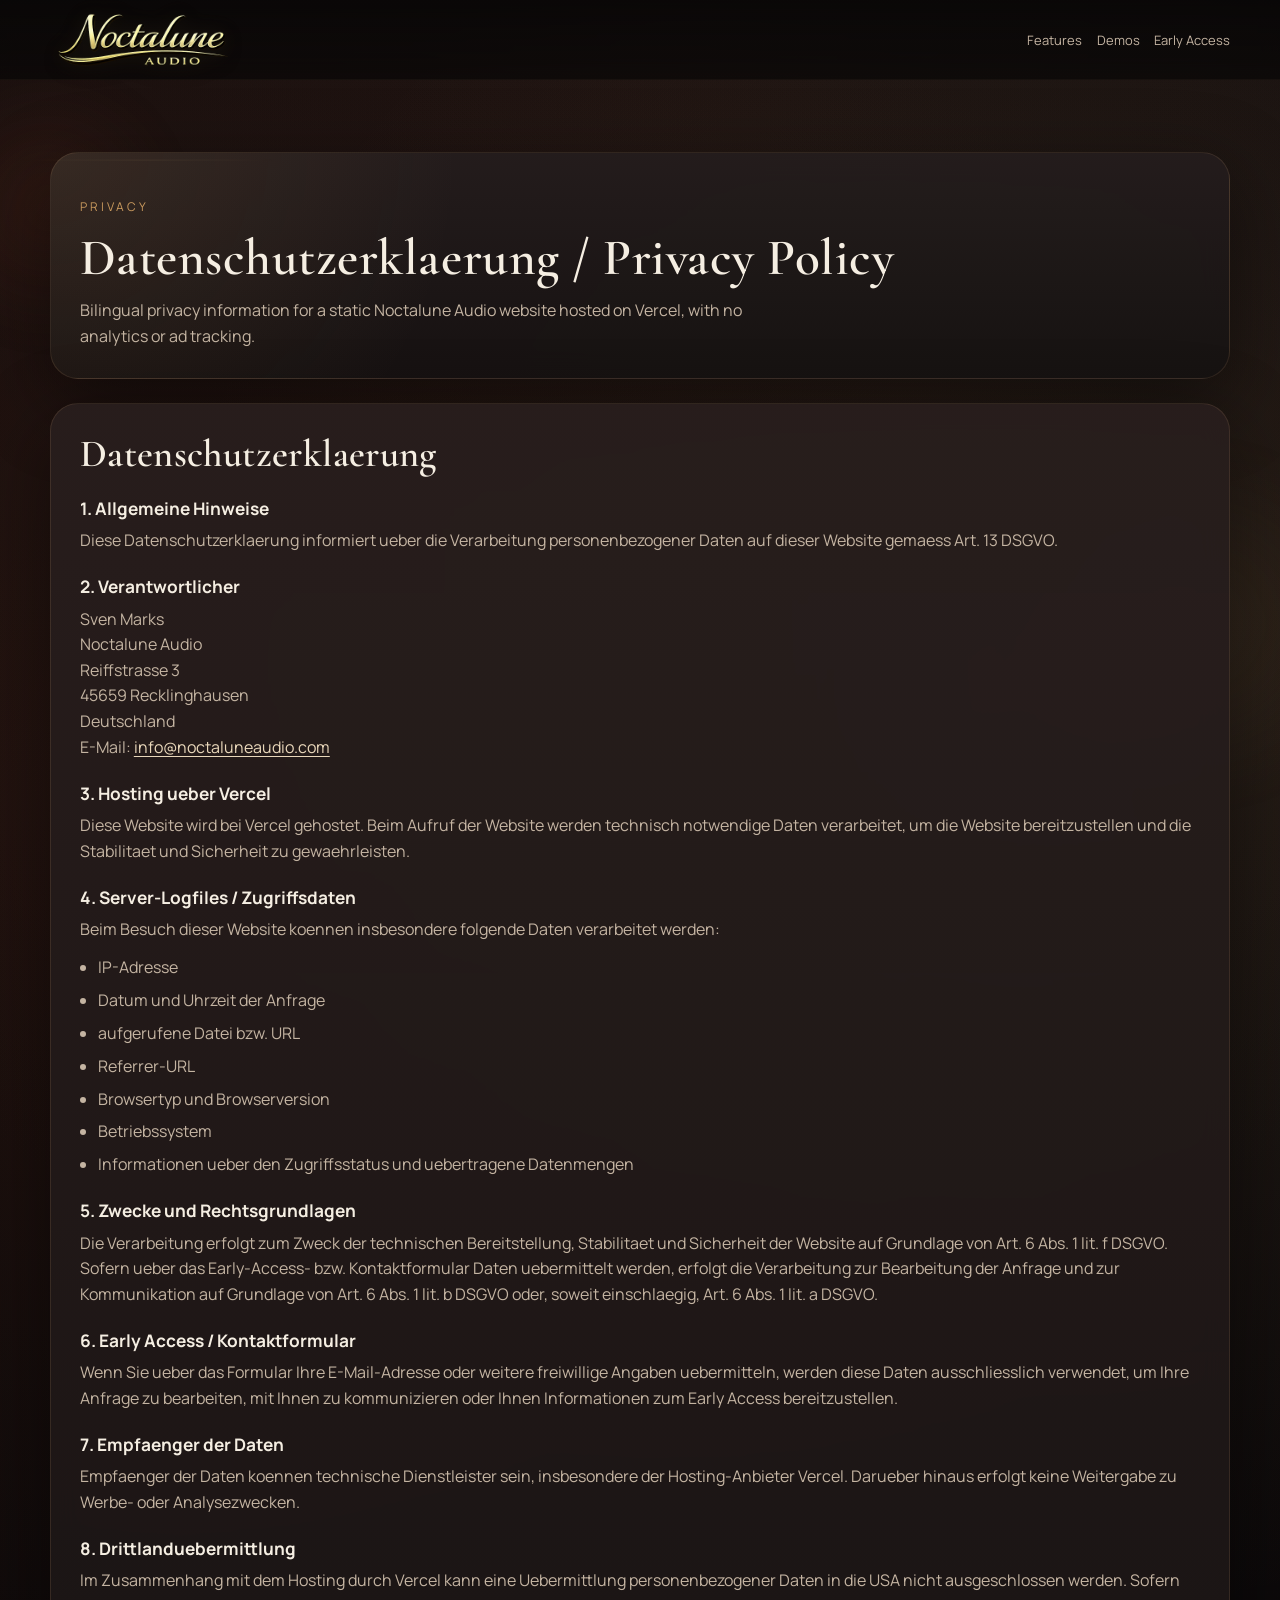
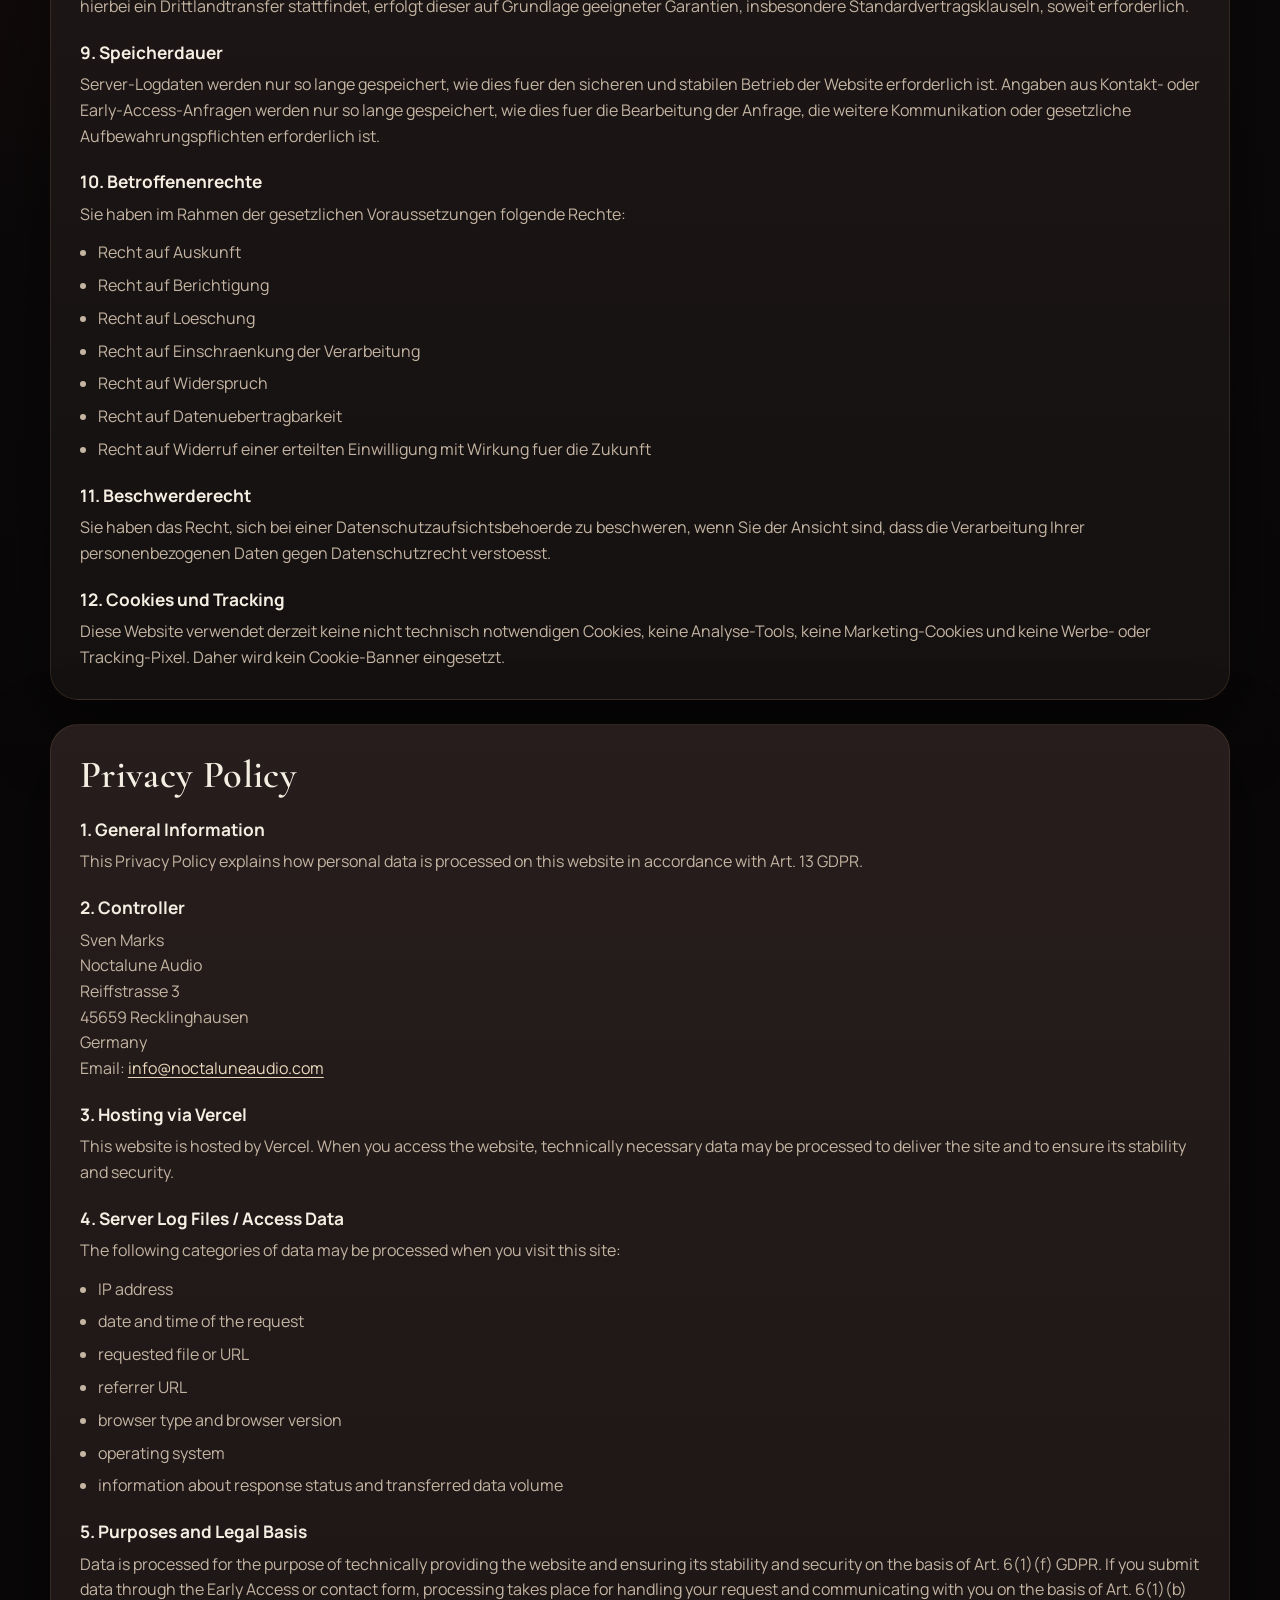
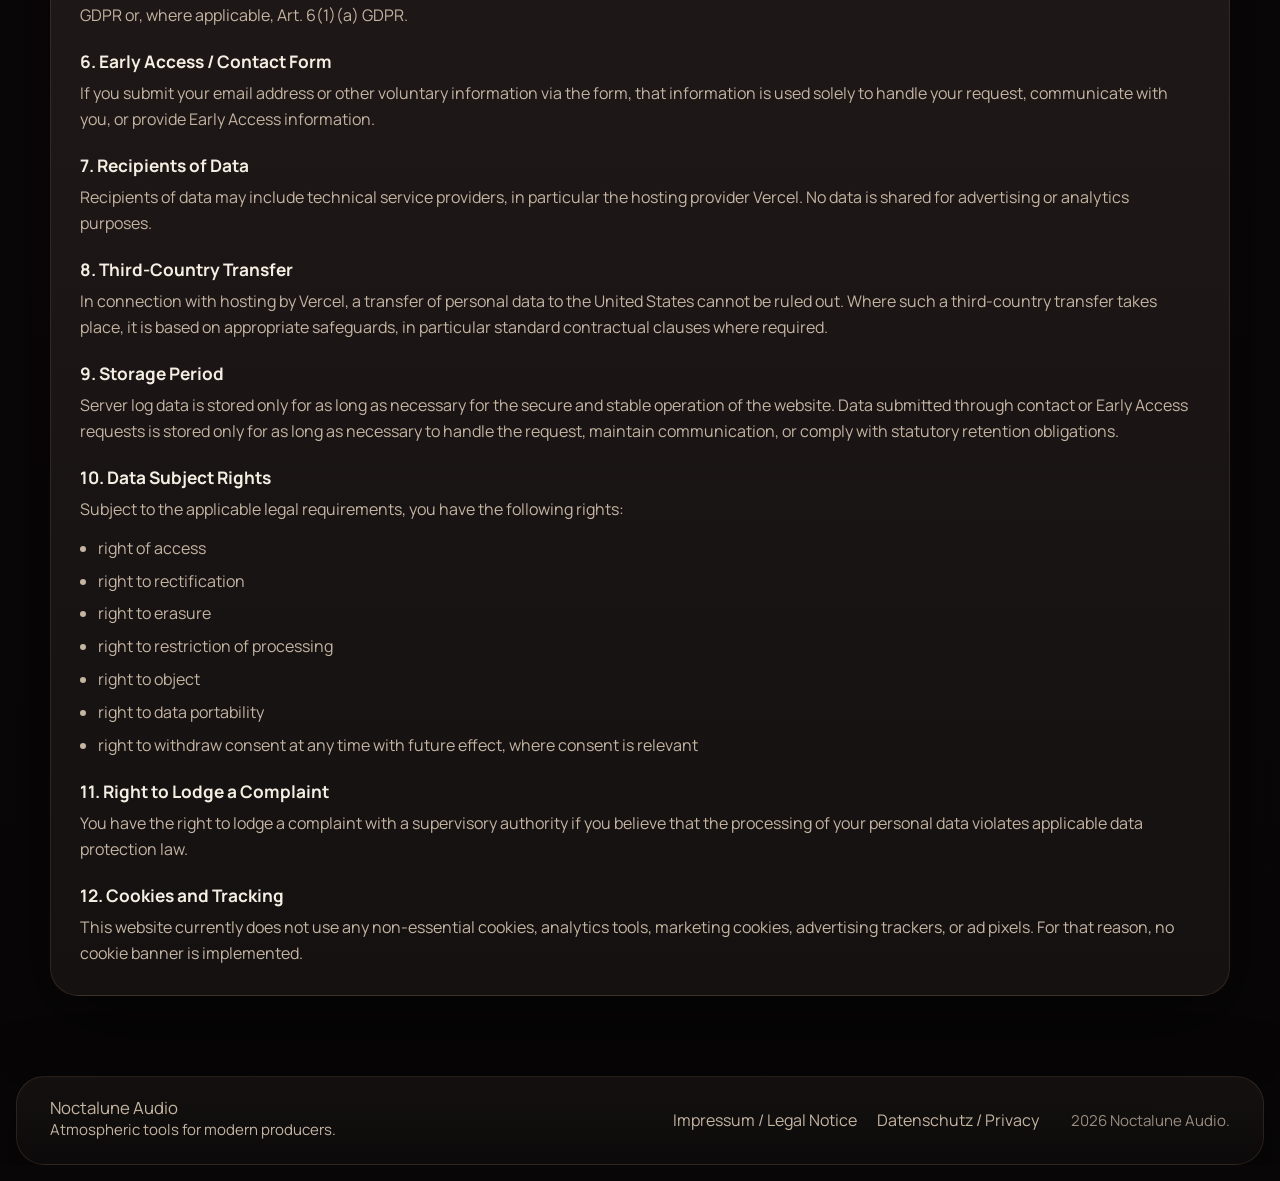
==== datenschutz/index.html @ 79ba24e1 "Add files via upload" ====
<!DOCTYPE html>
<html lang="en">
<head>
  <meta charset="UTF-8">
  <meta name="viewport" content="width=device-width, initial-scale=1.0">
  <meta
    name="description"
    content="Datenschutzerklaerung and Privacy Policy for Noctalune Audio."
  >
  <title>Datenschutz | Noctalune Audio</title>
  <link rel="preconnect" href="https://fonts.googleapis.com">
  <link rel="preconnect" href="https://fonts.gstatic.com" crossorigin>
  <link
    href="https://fonts.googleapis.com/css2?family=Cormorant+Garamond:wght@500;600;700&family=Manrope:wght@400;500;600;700;800&display=swap"
    rel="stylesheet"
  >
  <link rel="stylesheet" href="/styles.css">
</head>
<body class="legal-page">
  <div class="page-shell">
    <div class="ambient ambient-one" aria-hidden="true"></div>
    <div class="ambient ambient-two" aria-hidden="true"></div>

    <header class="site-header">
      <div class="container header-inner">
        <a class="brand-lockup" href="/" aria-label="Noctalune Audio home">
          <img
            class="brand-logo"
            src="/Logo.png"
            alt="Noctalune Audio"
            width="420"
            height="236"
          >
          <span class="sr-only">Noctalune Audio</span>
        </a>
        <nav class="site-nav" aria-label="Primary navigation">
          <a href="/#features">Features</a>
          <a href="/#demos">Demos</a>
          <a href="/#signup">Early Access</a>
        </nav>
      </div>
    </header>

    <main class="legal-main">
      <div class="container legal-shell">
        <section class="legal-intro">
          <p class="eyebrow">Privacy</p>
          <h1>Datenschutzerklaerung / Privacy Policy</h1>
          <p>Bilingual privacy information for a static Noctalune Audio website hosted on Vercel, with no analytics or ad tracking.</p>
        </section>

        <section class="legal-card">
          <h2>Datenschutzerklaerung</h2>

          <h3>1. Allgemeine Hinweise</h3>
          <p>Diese Datenschutzerklaerung informiert ueber die Verarbeitung personenbezogener Daten auf dieser Website gemaess Art. 13 DSGVO.</p>

          <h3>2. Verantwortlicher</h3>
          <p>
            Sven Marks<br>
            Noctalune Audio<br>
            Reiffstrasse 3<br>
            45659 Recklinghausen<br>
            Deutschland<br>
            E-Mail: <a href="mailto:info@noctaluneaudio.com">info@noctaluneaudio.com</a>
          </p>

          <h3>3. Hosting ueber Vercel</h3>
          <p>
            Diese Website wird bei Vercel gehostet. Beim Aufruf der Website werden technisch notwendige Daten verarbeitet, um die Website bereitzustellen und die Stabilitaet und Sicherheit zu gewaehrleisten.
          </p>

          <h3>4. Server-Logfiles / Zugriffsdaten</h3>
          <p>Beim Besuch dieser Website koennen insbesondere folgende Daten verarbeitet werden:</p>
          <ul>
            <li>IP-Adresse</li>
            <li>Datum und Uhrzeit der Anfrage</li>
            <li>aufgerufene Datei bzw. URL</li>
            <li>Referrer-URL</li>
            <li>Browsertyp und Browserversion</li>
            <li>Betriebssystem</li>
            <li>Informationen ueber den Zugriffsstatus und uebertragene Datenmengen</li>
          </ul>

          <h3>5. Zwecke und Rechtsgrundlagen</h3>
          <p>
            Die Verarbeitung erfolgt zum Zweck der technischen Bereitstellung, Stabilitaet und Sicherheit der Website auf Grundlage von Art. 6 Abs. 1 lit. f DSGVO. Sofern ueber das Early-Access- bzw. Kontaktformular Daten uebermittelt werden, erfolgt die Verarbeitung zur Bearbeitung der Anfrage und zur Kommunikation auf Grundlage von Art. 6 Abs. 1 lit. b DSGVO oder, soweit einschlaegig, Art. 6 Abs. 1 lit. a DSGVO.
          </p>

          <h3>6. Early Access / Kontaktformular</h3>
          <p>
            Wenn Sie ueber das Formular Ihre E-Mail-Adresse oder weitere freiwillige Angaben uebermitteln, werden diese Daten ausschliesslich verwendet, um Ihre Anfrage zu bearbeiten, mit Ihnen zu kommunizieren oder Ihnen Informationen zum Early Access bereitzustellen.
          </p>

          <h3>7. Empfaenger der Daten</h3>
          <p>
            Empfaenger der Daten koennen technische Dienstleister sein, insbesondere der Hosting-Anbieter Vercel. Darueber hinaus erfolgt keine Weitergabe zu Werbe- oder Analysezwecken.
          </p>

          <h3>8. Drittlanduebermittlung</h3>
          <p>
            Im Zusammenhang mit dem Hosting durch Vercel kann eine Uebermittlung personenbezogener Daten in die USA nicht ausgeschlossen werden. Sofern hierbei ein Drittlandtransfer stattfindet, erfolgt dieser auf Grundlage geeigneter Garantien, insbesondere Standardvertragsklauseln, soweit erforderlich.
          </p>

          <h3>9. Speicherdauer</h3>
          <p>
            Server-Logdaten werden nur so lange gespeichert, wie dies fuer den sicheren und stabilen Betrieb der Website erforderlich ist. Angaben aus Kontakt- oder Early-Access-Anfragen werden nur so lange gespeichert, wie dies fuer die Bearbeitung der Anfrage, die weitere Kommunikation oder gesetzliche Aufbewahrungspflichten erforderlich ist.
          </p>

          <h3>10. Betroffenenrechte</h3>
          <p>Sie haben im Rahmen der gesetzlichen Voraussetzungen folgende Rechte:</p>
          <ul>
            <li>Recht auf Auskunft</li>
            <li>Recht auf Berichtigung</li>
            <li>Recht auf Loeschung</li>
            <li>Recht auf Einschraenkung der Verarbeitung</li>
            <li>Recht auf Widerspruch</li>
            <li>Recht auf Datenuebertragbarkeit</li>
            <li>Recht auf Widerruf einer erteilten Einwilligung mit Wirkung fuer die Zukunft</li>
          </ul>

          <h3>11. Beschwerderecht</h3>
          <p>
            Sie haben das Recht, sich bei einer Datenschutzaufsichtsbehoerde zu beschweren, wenn Sie der Ansicht sind, dass die Verarbeitung Ihrer personenbezogenen Daten gegen Datenschutzrecht verstoesst.
          </p>

          <h3>12. Cookies und Tracking</h3>
          <p>
            Diese Website verwendet derzeit keine nicht technisch notwendigen Cookies, keine Analyse-Tools, keine Marketing-Cookies und keine Werbe- oder Tracking-Pixel. Daher wird kein Cookie-Banner eingesetzt.
          </p>
        </section>

        <section class="legal-card">
          <h2>Privacy Policy</h2>

          <h3>1. General Information</h3>
          <p>This Privacy Policy explains how personal data is processed on this website in accordance with Art. 13 GDPR.</p>

          <h3>2. Controller</h3>
          <p>
            Sven Marks<br>
            Noctalune Audio<br>
            Reiffstrasse 3<br>
            45659 Recklinghausen<br>
            Germany<br>
            Email: <a href="mailto:info@noctaluneaudio.com">info@noctaluneaudio.com</a>
          </p>

          <h3>3. Hosting via Vercel</h3>
          <p>
            This website is hosted by Vercel. When you access the website, technically necessary data may be processed to deliver the site and to ensure its stability and security.
          </p>

          <h3>4. Server Log Files / Access Data</h3>
          <p>The following categories of data may be processed when you visit this site:</p>
          <ul>
            <li>IP address</li>
            <li>date and time of the request</li>
            <li>requested file or URL</li>
            <li>referrer URL</li>
            <li>browser type and browser version</li>
            <li>operating system</li>
            <li>information about response status and transferred data volume</li>
          </ul>

          <h3>5. Purposes and Legal Basis</h3>
          <p>
            Data is processed for the purpose of technically providing the website and ensuring its stability and security on the basis of Art. 6(1)(f) GDPR. If you submit data through the Early Access or contact form, processing takes place for handling your request and communicating with you on the basis of Art. 6(1)(b) GDPR or, where applicable, Art. 6(1)(a) GDPR.
          </p>

          <h3>6. Early Access / Contact Form</h3>
          <p>
            If you submit your email address or other voluntary information via the form, that information is used solely to handle your request, communicate with you, or provide Early Access information.
          </p>

          <h3>7. Recipients of Data</h3>
          <p>
            Recipients of data may include technical service providers, in particular the hosting provider Vercel. No data is shared for advertising or analytics purposes.
          </p>

          <h3>8. Third-Country Transfer</h3>
          <p>
            In connection with hosting by Vercel, a transfer of personal data to the United States cannot be ruled out. Where such a third-country transfer takes place, it is based on appropriate safeguards, in particular standard contractual clauses where required.
          </p>

          <h3>9. Storage Period</h3>
          <p>
            Server log data is stored only for as long as necessary for the secure and stable operation of the website. Data submitted through contact or Early Access requests is stored only for as long as necessary to handle the request, maintain communication, or comply with statutory retention obligations.
          </p>

          <h3>10. Data Subject Rights</h3>
          <p>Subject to the applicable legal requirements, you have the following rights:</p>
          <ul>
            <li>right of access</li>
            <li>right to rectification</li>
            <li>right to erasure</li>
            <li>right to restriction of processing</li>
            <li>right to object</li>
            <li>right to data portability</li>
            <li>right to withdraw consent at any time with future effect, where consent is relevant</li>
          </ul>

          <h3>11. Right to Lodge a Complaint</h3>
          <p>
            You have the right to lodge a complaint with a supervisory authority if you believe that the processing of your personal data violates applicable data protection law.
          </p>

          <h3>12. Cookies and Tracking</h3>
          <p>
            This website currently does not use any non-essential cookies, analytics tools, marketing cookies, advertising trackers, or ad pixels. For that reason, no cookie banner is implemented.
          </p>
        </section>
      </div>
    </main>

    <footer class="site-footer">
      <div class="container footer-inner">
        <div>
          <p class="footer-brand">Noctalune Audio</p>
          <p class="footer-copy">Atmospheric tools for modern producers.</p>
        </div>

        <div class="footer-links">
          <a href="/impressum">Impressum / Legal Notice</a>
          <a href="/datenschutz">Datenschutz / Privacy</a>
        </div>

        <p class="footer-meta"><span id="current-year"></span> Noctalune Audio.</p>
      </div>
    </footer>
  </div>

  <script src="/script.js"></script>
</body>
</html>
---- styles.css ----
:root {
  --bg: #0a0808;
  --bg-elevated: rgba(18, 14, 14, 0.84);
  --bg-card: rgba(23, 18, 18, 0.84);
  --bg-card-strong: rgba(34, 27, 27, 0.92);
  --line: rgba(186, 145, 102, 0.16);
  --line-strong: rgba(210, 169, 111, 0.28);
  --text: #f5eee2;
  --muted: #c4b4a2;
  --muted-strong: #ead8bb;
  --accent: #ca9a5e;
  --accent-strong: #e1bc78;
  --accent-soft: #7f4631;
  --steel: #76706c;
  --steel-soft: #443d3a;
  --glow: rgba(201, 154, 94, 0.22);
  --shadow: 0 24px 80px rgba(0, 0, 0, 0.45);
  --radius-lg: 28px;
  --radius-md: 20px;
  --radius-sm: 14px;
  --container: 1180px;
}

*,
*::before,
*::after {
  box-sizing: border-box;
}

html {
  scroll-behavior: smooth;
}

body {
  margin: 0;
  min-width: 320px;
  background:
    radial-gradient(circle at 14% 18%, rgba(109, 47, 27, 0.22), transparent 28%),
    radial-gradient(circle at 84% 16%, rgba(203, 162, 102, 0.12), transparent 24%),
    radial-gradient(circle at 50% 0%, rgba(74, 45, 36, 0.14), transparent 30%),
    linear-gradient(180deg, #120d0d 0%, #090708 55%, #080607 100%);
  color: var(--text);
  font-family: "Manrope", sans-serif;
  line-height: 1.6;
}

img {
  max-width: 100%;
  display: block;
}

a {
  color: inherit;
  text-decoration: none;
}

button,
input {
  font: inherit;
}

.page-shell {
  position: relative;
  overflow: clip;
}

.ambient {
  position: fixed;
  inset: auto;
  pointer-events: none;
  filter: blur(20px);
  opacity: 0.55;
  z-index: 0;
}

.ambient-one {
  top: 4rem;
  left: -6rem;
  width: 18rem;
  height: 18rem;
  background: radial-gradient(circle, rgba(126, 56, 35, 0.34), transparent 65%);
}

.ambient-two {
  top: 26rem;
  right: -8rem;
  width: 26rem;
  height: 26rem;
  background: radial-gradient(circle, rgba(179, 141, 91, 0.16), transparent 64%);
}

.container {
  width: min(calc(100% - 2rem), var(--container));
  margin: 0 auto;
  position: relative;
  z-index: 1;
}

.section {
  padding: 5rem 0;
}

.site-header {
  position: sticky;
  top: 0;
  z-index: 10;
  backdrop-filter: blur(10px);
  background: linear-gradient(180deg, rgba(7, 6, 6, 0.86), rgba(7, 6, 6, 0.68));
  border-bottom: 1px solid rgba(171, 130, 90, 0.08);
  overflow: visible;
}

.header-inner,
.footer-inner,
.hero-grid,
.story-grid,
.signup-panel {
  display: grid;
  gap: 2rem;
}

.header-inner {
  display: flex;
  justify-content: space-between;
  align-items: center;
  height: clamp(68px, 6.2vw, 84px);
  gap: 1rem;
  padding: 0.22rem 0 0.18rem;
  overflow: visible;
}

.brand-lockup {
  position: relative;
  display: inline-flex;
  align-items: center;
  width: fit-content;
  padding: 0;
  overflow: visible;
  margin-left: -4.2rem;
  transform: translateY(0.85rem);
}

.brand-logo {
  display: block;
  width: auto;
  height: clamp(173px, 16.7vw, 224px);
  object-fit: contain;
  filter:
    drop-shadow(0 5px 9px rgba(0, 0, 0, 0.24))
    drop-shadow(0 0 10px rgba(207, 176, 108, 0.08));
}

.brand-lockup::after {
  content: "";
  position: absolute;
  left: 10%;
  right: 8%;
  bottom: -0.02rem;
  height: 1px;
  background: linear-gradient(90deg, transparent, rgba(214, 183, 118, 0.26), transparent);
  opacity: 0.34;
  pointer-events: none;
}

.site-nav {
  display: inline-flex;
  align-items: center;
  gap: 0.9rem;
  color: var(--muted);
  font-size: 0.81rem;
  line-height: 1;
  padding-top: 0;
  white-space: nowrap;
}

.site-nav a:hover,
.site-nav a:focus-visible,
.footer-links a:hover,
.footer-links a:focus-visible {
  color: var(--muted-strong);
}

.site-nav a {
  position: relative;
}

.site-nav a::after {
  content: "";
  position: absolute;
  left: 0;
  bottom: -0.35rem;
  width: 100%;
  height: 1px;
  background: linear-gradient(90deg, rgba(214, 183, 118, 0), rgba(214, 183, 118, 0.52), rgba(214, 183, 118, 0));
  transform: scaleX(0.35);
  transform-origin: center;
  opacity: 0;
  transition: transform 180ms ease, opacity 180ms ease;
}

.site-nav a:hover::after,
.site-nav a:focus-visible::after {
  transform: scaleX(1);
  opacity: 1;
}

.hero {
  padding-top: 0.55rem;
}

.hero-grid,
.story-grid {
  grid-template-columns: minmax(0, 1fr) minmax(320px, 1.02fr);
  align-items: center;
}

.hero-grid {
  gap: 1rem;
}

.hero-copy {
  padding-top: 0;
}

.hero-copy > * {
  max-width: 34rem;
}

.eyebrow {
  margin: 0 0 1rem;
  text-transform: uppercase;
  letter-spacing: 0.25em;
  font-size: 0.75rem;
  color: var(--accent);
}

h1,
h2,
h3,
.demo-label,
.footer-brand {
  margin: 0;
  line-height: 1.1;
}

h1,
h2 {
  font-family: "Cormorant Garamond", serif;
  font-weight: 600;
  letter-spacing: 0.01em;
}

h1 {
  max-width: 12ch;
  font-size: clamp(2.45rem, 4.6vw, 4.25rem);
  line-height: 1.04;
}

h2 {
  max-width: 13ch;
  font-size: clamp(2.3rem, 4.2vw, 3.7rem);
}

h3 {
  font-size: 1.25rem;
  margin-bottom: 0.85rem;
}

p {
  margin: 0;
  color: var(--muted);
}

.hero-subheadline,
.section-heading p,
.signup-copy p,
.story-copy p {
  max-width: 60ch;
}

.hero-subheadline {
  font-size: 1.03rem;
  margin-top: 1.05rem;
}

.hero-actions {
  display: flex;
  flex-wrap: wrap;
  gap: 1rem;
  margin-top: 1.5rem;
}

.button {
  display: inline-flex;
  align-items: center;
  justify-content: center;
  min-height: 3.3rem;
  padding: 0.85rem 1.4rem;
  border-radius: 999px;
  border: 1px solid transparent;
  transition: transform 180ms ease, box-shadow 180ms ease, border-color 180ms ease, background 180ms ease;
  cursor: pointer;
}

.button:hover,
.button:focus-visible {
  transform: translateY(-1px);
}

.button-primary {
  background: linear-gradient(135deg, #d8b16e 0%, #b67c49 55%, #88452c 100%);
  color: #160f0d;
  box-shadow: 0 18px 40px rgba(137, 72, 48, 0.3);
  font-weight: 800;
}

.button-primary:hover,
.button-primary:focus-visible {
  box-shadow: 0 20px 44px rgba(137, 72, 48, 0.4);
}

.button-secondary {
  background: linear-gradient(180deg, rgba(92, 86, 83, 0.16), rgba(24, 21, 22, 0.36));
  border-color: rgba(167, 129, 95, 0.16);
  color: var(--muted-strong);
}

.hero-points {
  display: flex;
  flex-wrap: wrap;
  gap: 0.75rem;
  padding: 0;
  margin: 1.1rem 0 0;
  list-style: none;
}

.hero-points li {
  padding: 0.55rem 0.9rem;
  border-radius: 999px;
  background: rgba(255, 244, 228, 0.035);
  border: 1px solid rgba(186, 145, 102, 0.12);
  color: var(--muted-strong);
  font-size: 0.92rem;
}

.panel-glass,
.feature-card,
.demo-card,
.signup-panel,
.site-footer {
  background: var(--bg-card);
  border: 1px solid var(--line);
  box-shadow: var(--shadow);
}

.panel-glass,
.feature-card,
.demo-card,
.signup-panel {
  backdrop-filter: blur(14px);
}

.hero-visual {
  position: relative;
  align-self: center;
  transform: translateY(-0.3rem);
}

.hero-visual::before {
  content: "";
  position: absolute;
  inset: 4% 6% auto;
  height: 68%;
  border-radius: 50%;
  background:
    radial-gradient(circle, rgba(192, 140, 82, 0.2), transparent 55%),
    radial-gradient(circle at 50% 60%, rgba(93, 48, 33, 0.26), transparent 68%);
  z-index: -1;
}

.plugin-stage {
  padding: 0.85rem;
  border-radius: var(--radius-lg);
  background:
    linear-gradient(180deg, rgba(54, 39, 33, 0.92), rgba(18, 15, 15, 0.96)),
    linear-gradient(135deg, rgba(212, 169, 104, 0.08), rgba(255, 255, 255, 0));
  border: 1px solid rgba(177, 136, 93, 0.14);
  box-shadow:
    0 26px 70px rgba(0, 0, 0, 0.45),
    inset 0 1px 0 rgba(255, 227, 174, 0.06);
}

.plugin-stage__image {
  display: block;
  width: 100%;
  height: auto;
  border-radius: calc(var(--radius-lg) - 10px);
  border: 1px solid rgba(198, 156, 103, 0.16);
  box-shadow:
    0 20px 36px rgba(0, 0, 0, 0.34),
    inset 0 0 0 1px rgba(255, 227, 174, 0.04);
}

.section-heading {
  margin-bottom: 2rem;
}

.section-heading h2 {
  margin-bottom: 1rem;
}

.feature-grid,
.demo-grid {
  display: grid;
  gap: 1.5rem;
}

.feature-grid {
  grid-template-columns: repeat(4, minmax(0, 1fr));
}

.feature-card,
.demo-card {
  padding: 1.5rem;
  border-radius: var(--radius-md);
  background:
    linear-gradient(180deg, rgba(40, 30, 29, 0.96), rgba(22, 18, 18, 0.94));
}

.feature-icon {
  display: inline-flex;
  align-items: center;
  justify-content: center;
  width: 2.6rem;
  height: 2.6rem;
  border-radius: 50%;
  margin-bottom: 1rem;
  background: rgba(201, 154, 94, 0.12);
  border: 1px solid var(--line-strong);
  color: var(--accent);
  font-size: 0.85rem;
  font-weight: 800;
  letter-spacing: 0.08em;
}

.demo-grid {
  grid-template-columns: repeat(2, minmax(0, 1fr));
}

.demo-label {
  font-size: 1.15rem;
  color: var(--muted-strong);
}

.demo-placeholder {
  display: grid;
  place-items: center;
  min-height: 12rem;
  margin: 1rem 0;
  padding: 1rem;
  border-radius: var(--radius-sm);
  border: 1px dashed rgba(176, 136, 98, 0.28);
  background:
    linear-gradient(135deg, rgba(173, 135, 88, 0.07), rgba(104, 60, 46, 0.05)),
    rgba(10, 8, 9, 0.54);
  color: var(--muted-strong);
  text-align: center;
}

.signup-panel {
  grid-template-columns: minmax(0, 1fr) minmax(280px, 460px);
  align-items: center;
  padding: 2rem;
  border-radius: var(--radius-lg);
  background:
    radial-gradient(circle at top left, rgba(194, 143, 85, 0.12), transparent 34%),
    linear-gradient(180deg, rgba(36, 29, 29, 0.96), rgba(22, 18, 18, 0.96));
}

.signup-form {
  display: grid;
  gap: 0.85rem;
}

.signup-form input {
  min-height: 3.35rem;
  padding: 0.9rem 1rem;
  border-radius: 14px;
  border: 1px solid rgba(171, 130, 90, 0.16);
  background: rgba(10, 8, 8, 0.72);
  color: var(--text);
}

.signup-form input::placeholder {
  color: #aa9d8d;
}

.signup-form input:focus {
  outline: 2px solid rgba(217, 177, 111, 0.3);
  outline-offset: 2px;
}

.form-note,
.form-privacy,
.footer-copy,
.footer-meta,
.demo-copy {
  font-size: 0.94rem;
}

.form-privacy {
  color: #b6a896;
}

.form-privacy a {
  color: var(--muted-strong);
  text-decoration: underline;
  text-underline-offset: 0.15em;
}

.form-feedback {
  min-height: 1.5rem;
  color: var(--muted-strong);
}

.story-panel {
  padding: 1.75rem;
  border-radius: var(--radius-md);
  background:
    linear-gradient(180deg, rgba(46, 37, 35, 0.92), rgba(21, 18, 18, 0.96));
}

.story-panel__label {
  margin-bottom: 1rem;
  color: var(--muted-strong);
  font-weight: 700;
}

.story-panel__list {
  margin: 0;
  padding-left: 1.1rem;
  color: var(--muted);
}

.story-panel__list li + li {
  margin-top: 0.75rem;
}

.site-footer {
  margin: 0 1rem 1rem;
  border-radius: var(--radius-lg);
  background:
    linear-gradient(180deg, rgba(22, 18, 18, 0.96), rgba(12, 10, 10, 0.96));
}

.footer-inner {
  grid-template-columns: 1fr auto auto;
  align-items: center;
  padding: 1.4rem 0;
}

.footer-brand {
  font-size: 1.05rem;
}

.footer-links {
  display: inline-flex;
  gap: 1.25rem;
  color: var(--muted);
}

.footer-meta {
  color: #988c7e;
}

.legal-page .site-header {
  position: sticky;
}

.legal-main {
  padding: 4.5rem 0 5rem;
}

.legal-shell {
  display: grid;
  gap: 1.5rem;
}

.legal-intro,
.legal-card {
  background: var(--bg-card);
  border: 1px solid var(--line);
  border-radius: var(--radius-lg);
  box-shadow: var(--shadow);
  backdrop-filter: blur(14px);
}

.legal-intro {
  padding: 1.8rem;
  background:
    radial-gradient(circle at top left, rgba(194, 143, 85, 0.12), transparent 34%),
    linear-gradient(180deg, rgba(36, 29, 29, 0.96), rgba(22, 18, 18, 0.96));
}

.legal-intro h1 {
  max-width: none;
  font-size: clamp(2.5rem, 4vw, 4rem);
  line-height: 1.02;
}

.legal-intro p {
  max-width: 70ch;
  margin-top: 0.9rem;
}

.legal-card {
  padding: 1.8rem;
  background:
    linear-gradient(180deg, rgba(40, 30, 29, 0.96), rgba(22, 18, 18, 0.94));
}

.legal-card + .legal-card {
  margin-top: 0;
}

.legal-card h2,
.legal-card h3 {
  max-width: none;
}

.legal-card h2 {
  margin-bottom: 0.9rem;
  font-size: clamp(2rem, 3vw, 2.8rem);
}

.legal-card h3 {
  margin-top: 1.4rem;
  margin-bottom: 0.5rem;
  font-size: 1.08rem;
  font-family: "Manrope", sans-serif;
  font-weight: 700;
  line-height: 1.3;
}

.legal-card p + p,
.legal-card ul + p,
.legal-card p + ul {
  margin-top: 0.8rem;
}

.legal-card ul {
  margin: 0.6rem 0 0;
  padding-left: 1.15rem;
  color: var(--muted);
}

.legal-card li + li {
  margin-top: 0.45rem;
}

.legal-card a {
  color: var(--muted-strong);
  text-decoration: underline;
  text-underline-offset: 0.16em;
}

.reveal {
  opacity: 0;
  transform: translateY(18px);
  transition: opacity 700ms ease, transform 700ms ease;
}

.reveal.is-visible {
  opacity: 1;
  transform: translateY(0);
}

.sr-only {
  position: absolute;
  width: 1px;
  height: 1px;
  padding: 0;
  margin: -1px;
  overflow: hidden;
  clip: rect(0, 0, 0, 0);
  white-space: nowrap;
  border: 0;
}

@media (max-width: 1024px) {
  .brand-lockup {
    margin-left: -2.6rem;
  }

  .brand-logo {
    height: clamp(156px, 18.7vw, 196px);
  }

  .feature-grid {
    grid-template-columns: repeat(2, minmax(0, 1fr));
  }

  .hero-grid,
  .story-grid,
  .signup-panel,
  .footer-inner {
    grid-template-columns: 1fr;
  }

  .hero-grid {
    gap: 1.35rem;
  }

  .hero-copy {
    padding-top: 0;
  }

  .hero-visual {
    width: min(100%, 38rem);
    margin: 0 auto;
  }

  .footer-inner {
    gap: 1rem;
  }
}

@media (max-width: 720px) {
  .section {
    padding: 3rem 0;
  }

  .site-header {
    position: sticky;
    overflow: visible;
  }

  .header-inner {
    position: relative;
    display: flex;
    justify-content: flex-end;
    align-items: center;
    gap: 0;
    height: 3.4rem;
    padding: 0.18rem 0 0.12rem;
    overflow: visible;
  }

  .brand-lockup {
    position: absolute;
    left: 0;
    top: 0;
    margin-left: 0;
    padding: 0;
    overflow: visible;
    transform: translate(-1.2rem, -24.75%);
  }

  .site-nav {
    position: relative;
    z-index: 1;
    justify-content: flex-end;
    align-items: center;
    flex-wrap: wrap;
    gap: 0.38rem 0.72rem;
    font-size: 0.77rem;
    padding-top: 0;
    transform: none;
    white-space: normal;
    line-height: 1.2;
  }

  .brand-logo {
    width: auto;
    height: clamp(126px, 33.75vw, 171px);
  }

  .hero-visual {
    transform: none;
    width: min(100%, 26rem);
    margin: 0 auto;
  }

  .hero {
    padding-top: 0.35rem;
  }

  .hero-grid {
    display: flex;
    flex-direction: column;
    gap: 0.9rem;
  }

  .hero-copy {
    display: contents;
  }

  .hero-actions {
    display: contents;
  }

  .hero-copy .eyebrow {
    order: 1;
  }

  .hero-copy h1 {
    order: 2;
  }

  .hero-subheadline {
    order: 3;
  }

  .hero-actions .button-primary {
    order: 4;
  }

  .hero-visual {
    order: 5;
  }

  .hero-actions .button-secondary {
    order: 6;
  }

  .hero-points {
    order: 7;
  }

  h1 {
    max-width: none;
    font-size: clamp(1.72rem, 7.7vw, 2.65rem);
    line-height: 0.95;
    letter-spacing: -0.01em;
  }

  h2 {
    max-width: 14ch;
  }

  .eyebrow {
    margin-bottom: 0.8rem;
    font-size: 0.68rem;
    letter-spacing: 0.22em;
  }

  .hero-copy > * {
    max-width: none;
  }

  .hero-subheadline {
    font-size: 0.92rem;
    margin-top: 0.42rem;
    line-height: 1.45;
  }

  .hero-actions .button-primary,
  .hero-actions .button-secondary {
    width: 100%;
    min-height: 3.1rem;
  }

  .hero-actions .button-primary {
    margin-top: 0.55rem;
  }

  .hero-actions .button-secondary {
    margin-top: 0.18rem;
  }

  .hero-points {
    gap: 0.6rem;
    margin-top: 0.22rem;
  }

  .hero-points li {
    width: 100%;
    text-align: center;
    font-size: 0.84rem;
    padding: 0.5rem 0.78rem;
    color: var(--muted);
    background: rgba(255, 244, 228, 0.025);
    border-color: rgba(186, 145, 102, 0.09);
  }

  .plugin-stage {
    padding: 0.5rem;
    border-radius: 24px;
  }

  .plugin-stage__image {
    border-radius: 18px;
  }

  .feature-card,
  .demo-card,
  .story-panel,
  .signup-panel {
    padding: 1.2rem;
  }

  .signup-panel {
    gap: 1.35rem;
  }

  .story-grid {
    gap: 1.35rem;
  }

  .feature-grid,
  .demo-grid {
    grid-template-columns: 1fr;
  }

  .site-footer {
    margin: 0 0.75rem 0.75rem;
  }

  .legal-main {
    padding: 3rem 0 3.4rem;
  }

  .legal-intro,
  .legal-card {
    padding: 1.25rem;
  }

  .legal-intro h1 {
    font-size: clamp(2rem, 8vw, 2.9rem);
  }
}

@media (max-width: 430px) {
  .container {
    width: min(calc(100% - 1.1rem), var(--container));
  }

  .section {
    padding: 2.6rem 0;
  }

  .site-header {
    backdrop-filter: blur(8px);
    overflow: visible;
  }

  .header-inner {
    height: 3.05rem;
    padding: 0.14rem 0 0.08rem;
  }

  .brand-lockup {
    margin-left: 0;
    transform: translate(-0.85rem, -24.75%);
  }

  .brand-logo {
    height: clamp(108px, 31.5vw, 144px);
  }

  .site-nav {
    gap: 0.34rem 0.62rem;
    font-size: 0.74rem;
  }

  .hero {
    padding-top: 0.2rem;
  }

  .hero-grid {
    gap: 0.8rem;
  }

  h1 {
    font-size: clamp(1.58rem, 7.2vw, 2.18rem);
    line-height: 0.94;
  }

  .hero-subheadline {
    font-size: 0.88rem;
    margin-top: 0.35rem;
    line-height: 1.42;
  }

  .hero-actions .button-primary {
    margin-top: 0.45rem;
  }

  .hero-actions .button-secondary {
    margin-top: 0.14rem;
  }

  .hero-points {
    margin-top: 0.18rem;
  }

  .hero-points li {
    font-size: 0.79rem;
    padding: 0.52rem 0.76rem;
  }

  .hero-visual {
    width: 100%;
  }

  .plugin-stage {
    padding: 0.38rem;
    border-radius: 20px;
  }

  .feature-card,
  .demo-card,
  .story-panel,
  .signup-panel {
    padding: 1rem;
  }

  .footer-links {
    flex-wrap: wrap;
    gap: 0.6rem 0.9rem;
  }
}

@media (prefers-reduced-motion: reduce) {
  html {
    scroll-behavior: auto;
  }

  *,
  *::before,
  *::after {
    animation: none !important;
    transition: none !important;
  }

  .reveal {
    opacity: 1;
    transform: none;
  }
}
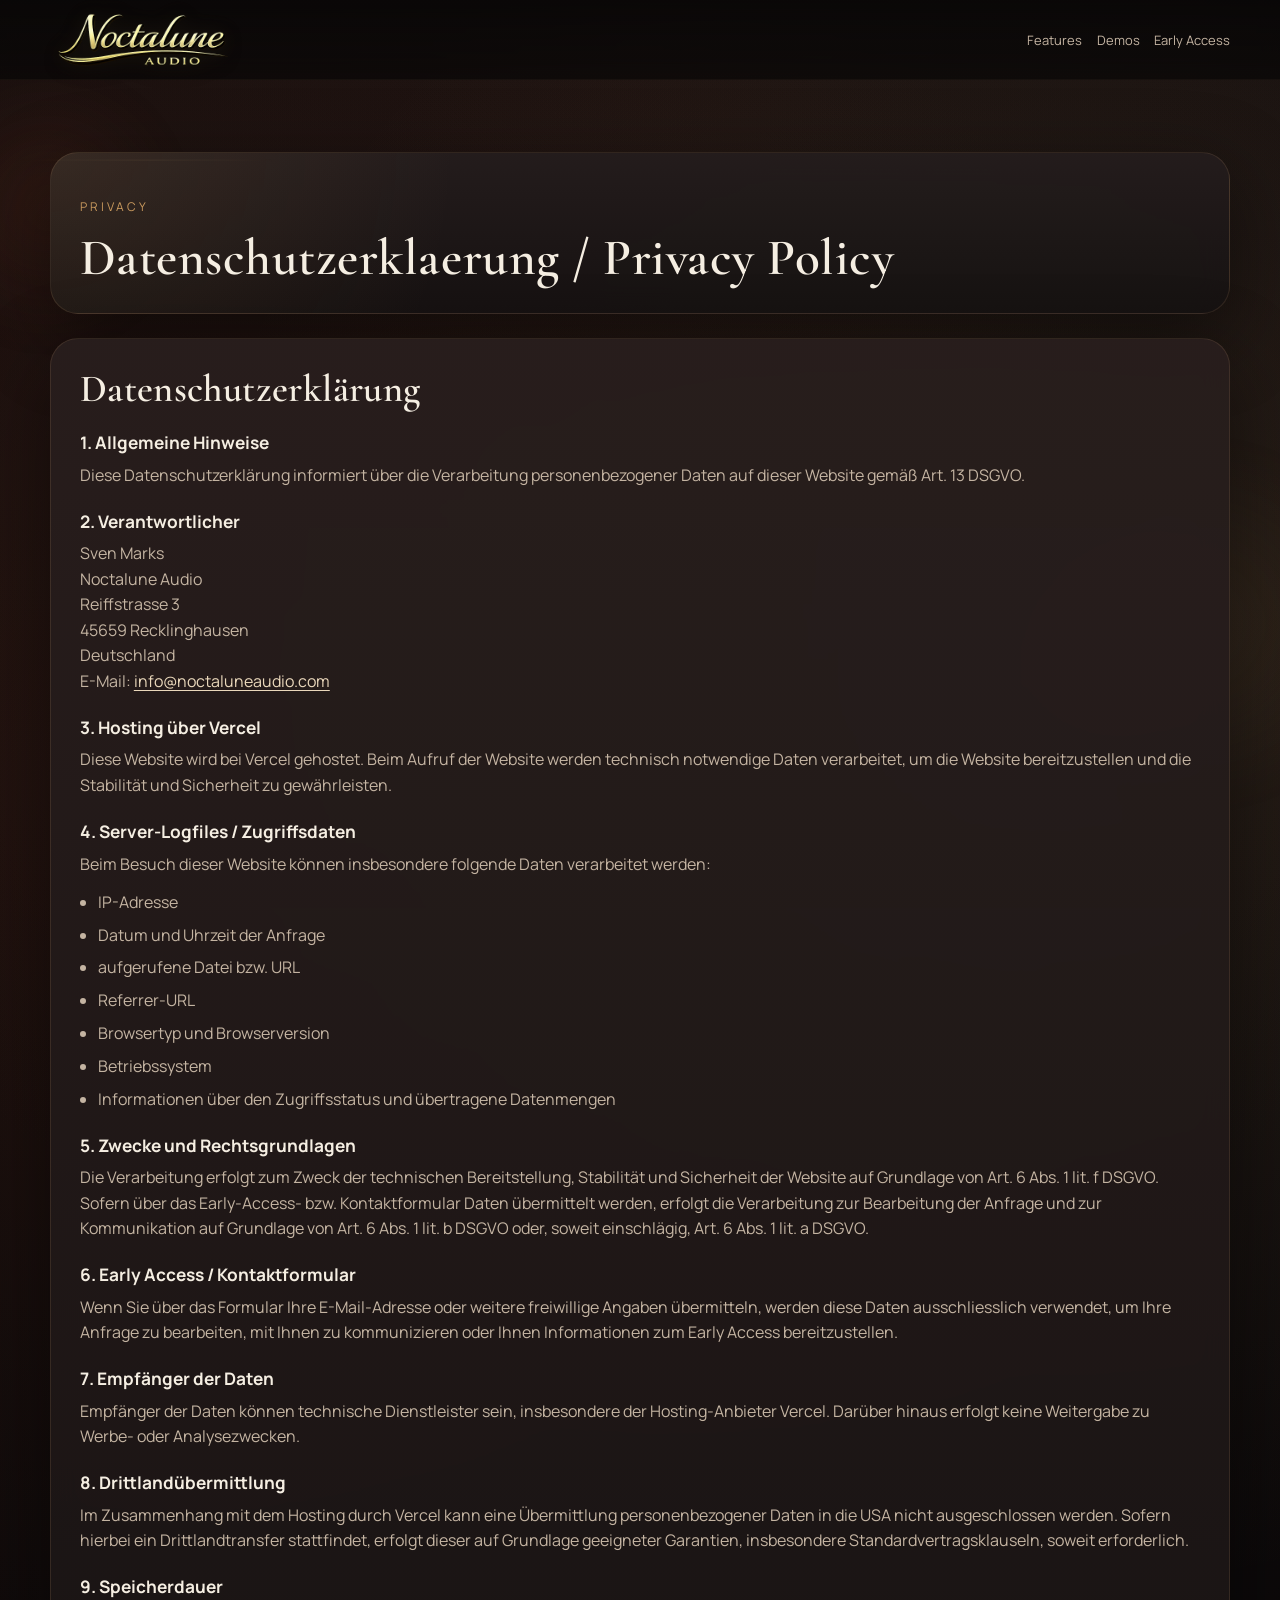
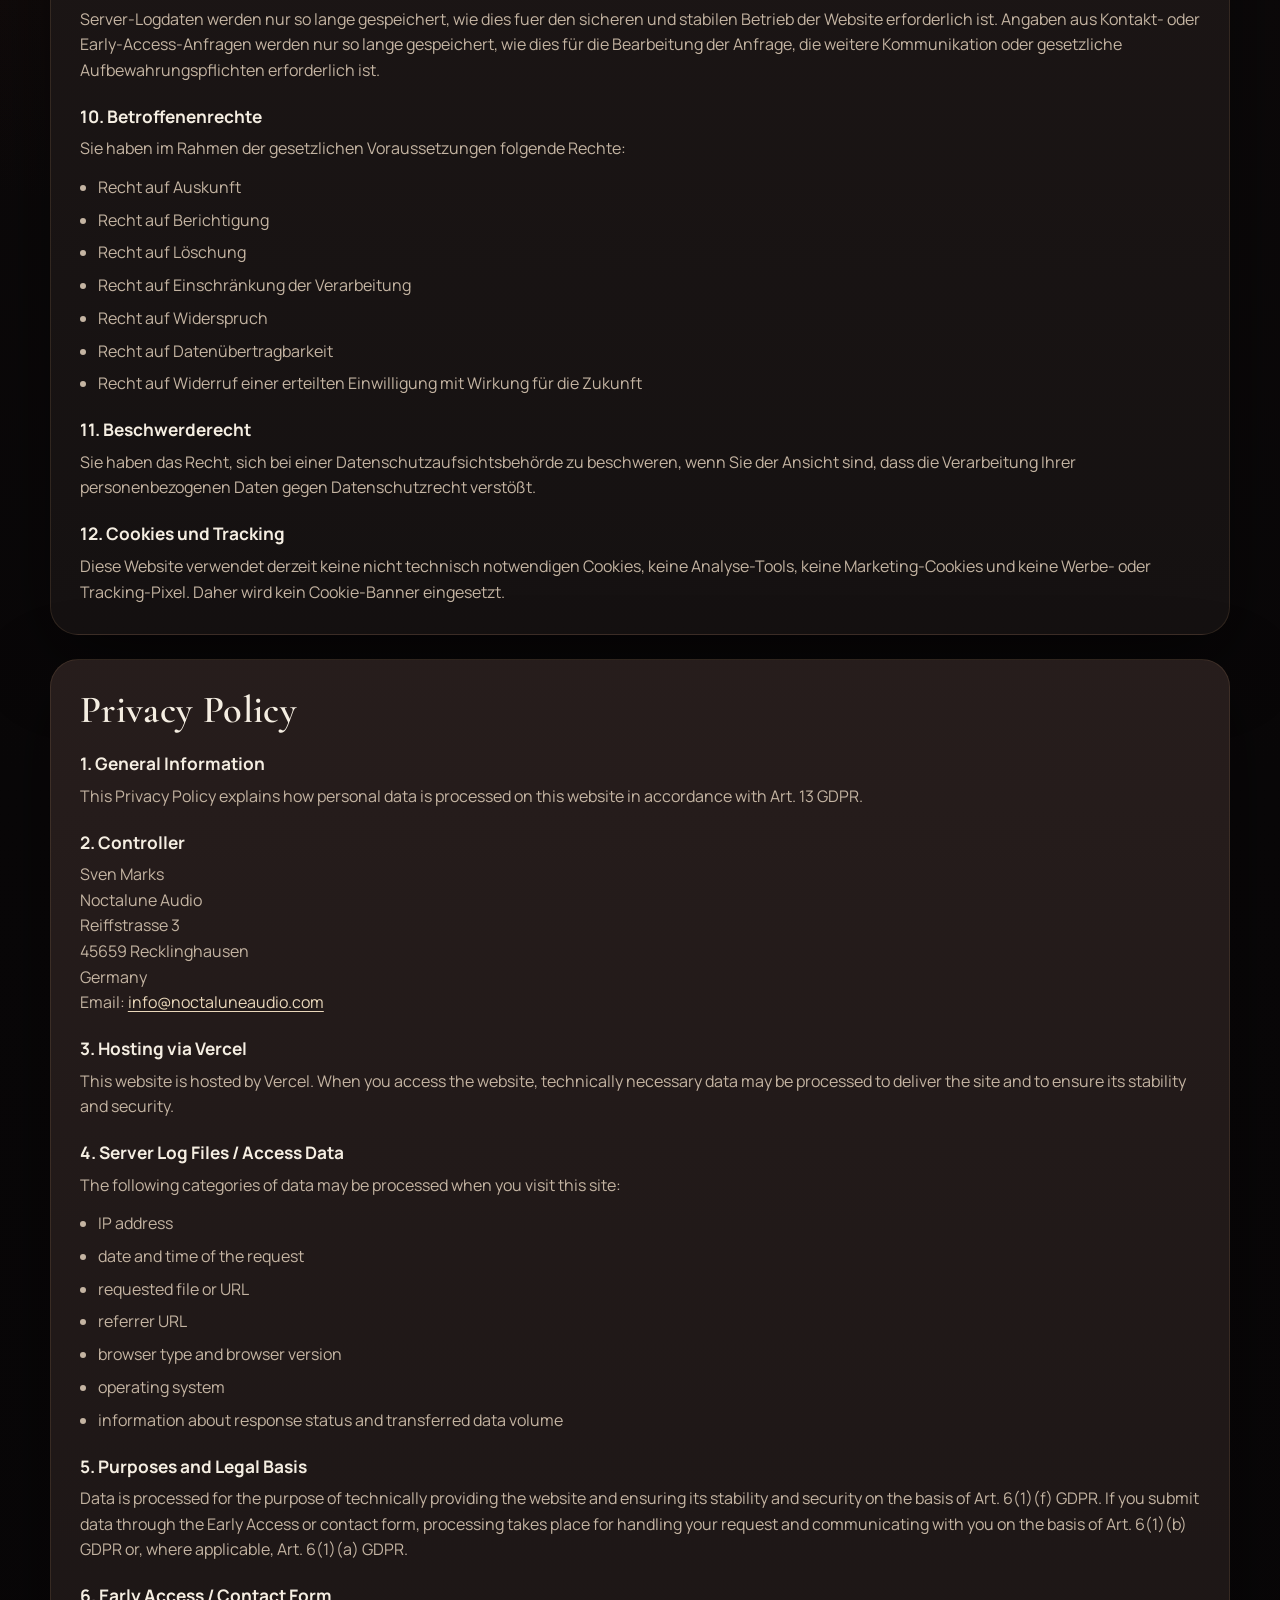
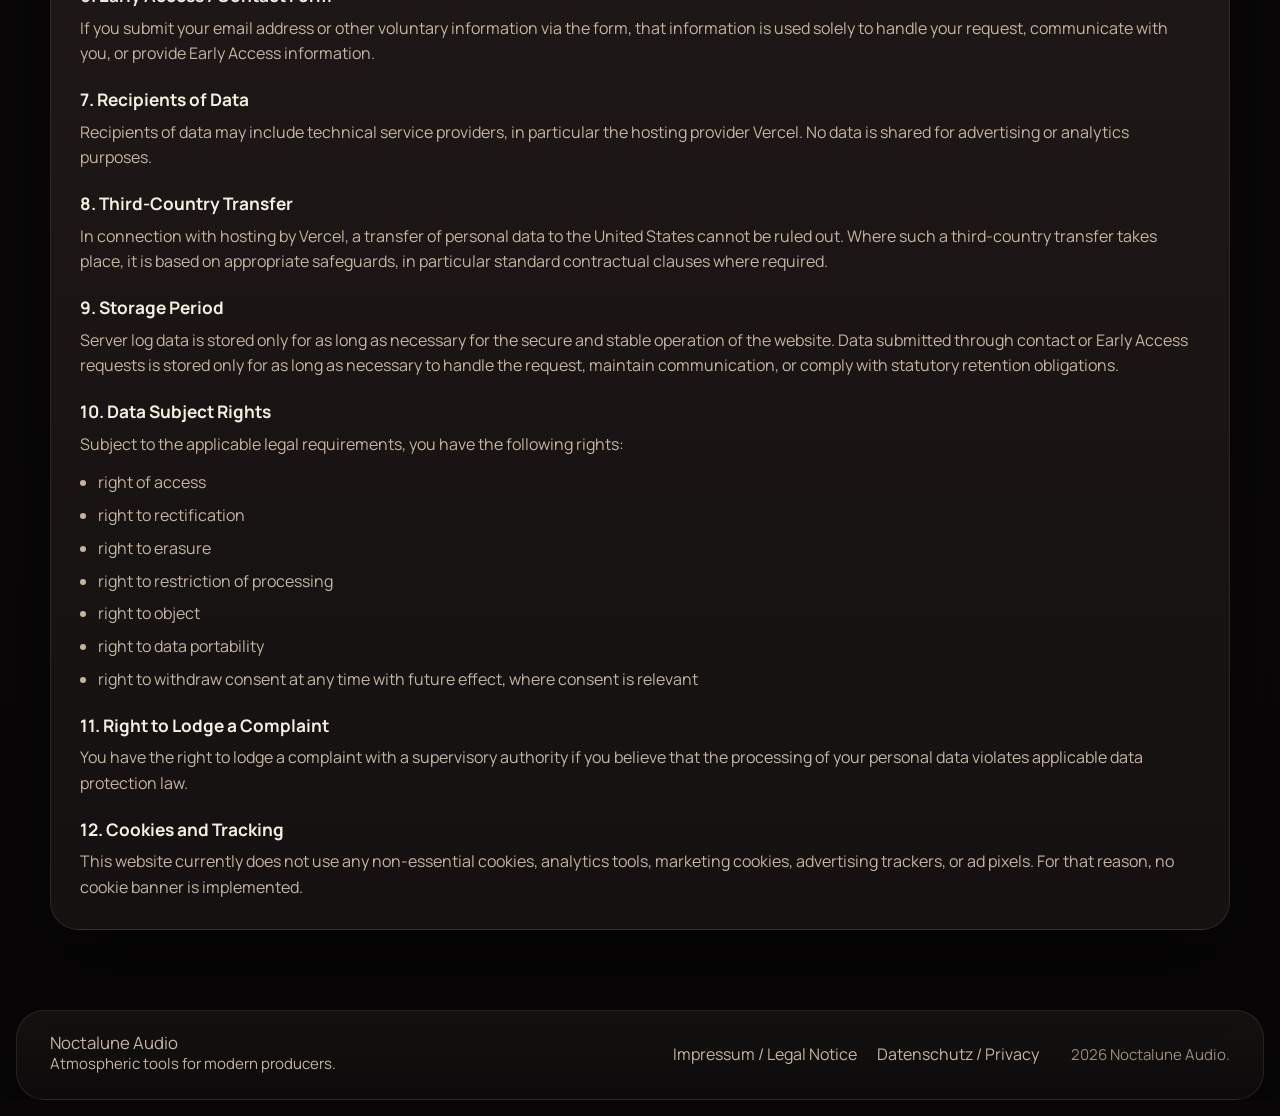
==== commit 9769bfaf: "Add files via upload" ====
--- a/datenschutz/index.html
+++ b/datenschutz/index.html
@@ -46,14 +46,13 @@
         <section class="legal-intro">
           <p class="eyebrow">Privacy</p>
           <h1>Datenschutzerklaerung / Privacy Policy</h1>
-          <p>Bilingual privacy information for a static Noctalune Audio website hosted on Vercel, with no analytics or ad tracking.</p>
         </section>
 
         <section class="legal-card">
-          <h2>Datenschutzerklaerung</h2>
+          <h2>Datenschutzerklärung</h2>
 
           <h3>1. Allgemeine Hinweise</h3>
-          <p>Diese Datenschutzerklaerung informiert ueber die Verarbeitung personenbezogener Daten auf dieser Website gemaess Art. 13 DSGVO.</p>
+          <p>Diese Datenschutzerklärung informiert über die Verarbeitung personenbezogener Daten auf dieser Website gemäß Art. 13 DSGVO.</p>
 
           <h3>2. Verantwortlicher</h3>
           <p>
@@ -65,13 +64,13 @@
             E-Mail: <a href="mailto:info@noctaluneaudio.com">info@noctaluneaudio.com</a>
           </p>
 
-          <h3>3. Hosting ueber Vercel</h3>
-          <p>
-            Diese Website wird bei Vercel gehostet. Beim Aufruf der Website werden technisch notwendige Daten verarbeitet, um die Website bereitzustellen und die Stabilitaet und Sicherheit zu gewaehrleisten.
+          <h3>3. Hosting über Vercel</h3>
+          <p>
+            Diese Website wird bei Vercel gehostet. Beim Aufruf der Website werden technisch notwendige Daten verarbeitet, um die Website bereitzustellen und die Stabilität und Sicherheit zu gewährleisten.
           </p>
 
           <h3>4. Server-Logfiles / Zugriffsdaten</h3>
-          <p>Beim Besuch dieser Website koennen insbesondere folgende Daten verarbeitet werden:</p>
+          <p>Beim Besuch dieser Website können insbesondere folgende Daten verarbeitet werden:</p>
           <ul>
             <li>IP-Adresse</li>
             <li>Datum und Uhrzeit der Anfrage</li>
@@ -79,32 +78,32 @@
             <li>Referrer-URL</li>
             <li>Browsertyp und Browserversion</li>
             <li>Betriebssystem</li>
-            <li>Informationen ueber den Zugriffsstatus und uebertragene Datenmengen</li>
+            <li>Informationen über den Zugriffsstatus und übertragene Datenmengen</li>
           </ul>
 
           <h3>5. Zwecke und Rechtsgrundlagen</h3>
           <p>
-            Die Verarbeitung erfolgt zum Zweck der technischen Bereitstellung, Stabilitaet und Sicherheit der Website auf Grundlage von Art. 6 Abs. 1 lit. f DSGVO. Sofern ueber das Early-Access- bzw. Kontaktformular Daten uebermittelt werden, erfolgt die Verarbeitung zur Bearbeitung der Anfrage und zur Kommunikation auf Grundlage von Art. 6 Abs. 1 lit. b DSGVO oder, soweit einschlaegig, Art. 6 Abs. 1 lit. a DSGVO.
+            Die Verarbeitung erfolgt zum Zweck der technischen Bereitstellung, Stabilität und Sicherheit der Website auf Grundlage von Art. 6 Abs. 1 lit. f DSGVO. Sofern über das Early-Access- bzw. Kontaktformular Daten übermittelt werden, erfolgt die Verarbeitung zur Bearbeitung der Anfrage und zur Kommunikation auf Grundlage von Art. 6 Abs. 1 lit. b DSGVO oder, soweit einschlägig, Art. 6 Abs. 1 lit. a DSGVO.
           </p>
 
           <h3>6. Early Access / Kontaktformular</h3>
           <p>
-            Wenn Sie ueber das Formular Ihre E-Mail-Adresse oder weitere freiwillige Angaben uebermitteln, werden diese Daten ausschliesslich verwendet, um Ihre Anfrage zu bearbeiten, mit Ihnen zu kommunizieren oder Ihnen Informationen zum Early Access bereitzustellen.
-          </p>
-
-          <h3>7. Empfaenger der Daten</h3>
-          <p>
-            Empfaenger der Daten koennen technische Dienstleister sein, insbesondere der Hosting-Anbieter Vercel. Darueber hinaus erfolgt keine Weitergabe zu Werbe- oder Analysezwecken.
-          </p>
-
-          <h3>8. Drittlanduebermittlung</h3>
-          <p>
-            Im Zusammenhang mit dem Hosting durch Vercel kann eine Uebermittlung personenbezogener Daten in die USA nicht ausgeschlossen werden. Sofern hierbei ein Drittlandtransfer stattfindet, erfolgt dieser auf Grundlage geeigneter Garantien, insbesondere Standardvertragsklauseln, soweit erforderlich.
+            Wenn Sie über das Formular Ihre E-Mail-Adresse oder weitere freiwillige Angaben übermitteln, werden diese Daten ausschliesslich verwendet, um Ihre Anfrage zu bearbeiten, mit Ihnen zu kommunizieren oder Ihnen Informationen zum Early Access bereitzustellen.
+          </p>
+
+          <h3>7. Empfänger der Daten</h3>
+          <p>
+            Empfänger der Daten können technische Dienstleister sein, insbesondere der Hosting-Anbieter Vercel. Darüber hinaus erfolgt keine Weitergabe zu Werbe- oder Analysezwecken.
+          </p>
+
+          <h3>8. Drittlandübermittlung</h3>
+          <p>
+            Im Zusammenhang mit dem Hosting durch Vercel kann eine Übermittlung personenbezogener Daten in die USA nicht ausgeschlossen werden. Sofern hierbei ein Drittlandtransfer stattfindet, erfolgt dieser auf Grundlage geeigneter Garantien, insbesondere Standardvertragsklauseln, soweit erforderlich.
           </p>
 
           <h3>9. Speicherdauer</h3>
           <p>
-            Server-Logdaten werden nur so lange gespeichert, wie dies fuer den sicheren und stabilen Betrieb der Website erforderlich ist. Angaben aus Kontakt- oder Early-Access-Anfragen werden nur so lange gespeichert, wie dies fuer die Bearbeitung der Anfrage, die weitere Kommunikation oder gesetzliche Aufbewahrungspflichten erforderlich ist.
+            Server-Logdaten werden nur so lange gespeichert, wie dies fuer den sicheren und stabilen Betrieb der Website erforderlich ist. Angaben aus Kontakt- oder Early-Access-Anfragen werden nur so lange gespeichert, wie dies für die Bearbeitung der Anfrage, die weitere Kommunikation oder gesetzliche Aufbewahrungspflichten erforderlich ist.
           </p>
 
           <h3>10. Betroffenenrechte</h3>
@@ -112,16 +111,16 @@
           <ul>
             <li>Recht auf Auskunft</li>
             <li>Recht auf Berichtigung</li>
-            <li>Recht auf Loeschung</li>
-            <li>Recht auf Einschraenkung der Verarbeitung</li>
+            <li>Recht auf Löschung</li>
+            <li>Recht auf Einschränkung der Verarbeitung</li>
             <li>Recht auf Widerspruch</li>
-            <li>Recht auf Datenuebertragbarkeit</li>
-            <li>Recht auf Widerruf einer erteilten Einwilligung mit Wirkung fuer die Zukunft</li>
+            <li>Recht auf Datenübertragbarkeit</li>
+            <li>Recht auf Widerruf einer erteilten Einwilligung mit Wirkung für die Zukunft</li>
           </ul>
 
           <h3>11. Beschwerderecht</h3>
           <p>
-            Sie haben das Recht, sich bei einer Datenschutzaufsichtsbehoerde zu beschweren, wenn Sie der Ansicht sind, dass die Verarbeitung Ihrer personenbezogenen Daten gegen Datenschutzrecht verstoesst.
+            Sie haben das Recht, sich bei einer Datenschutzaufsichtsbehörde zu beschweren, wenn Sie der Ansicht sind, dass die Verarbeitung Ihrer personenbezogenen Daten gegen Datenschutzrecht verstößt.
           </p>
 
           <h3>12. Cookies und Tracking</h3>
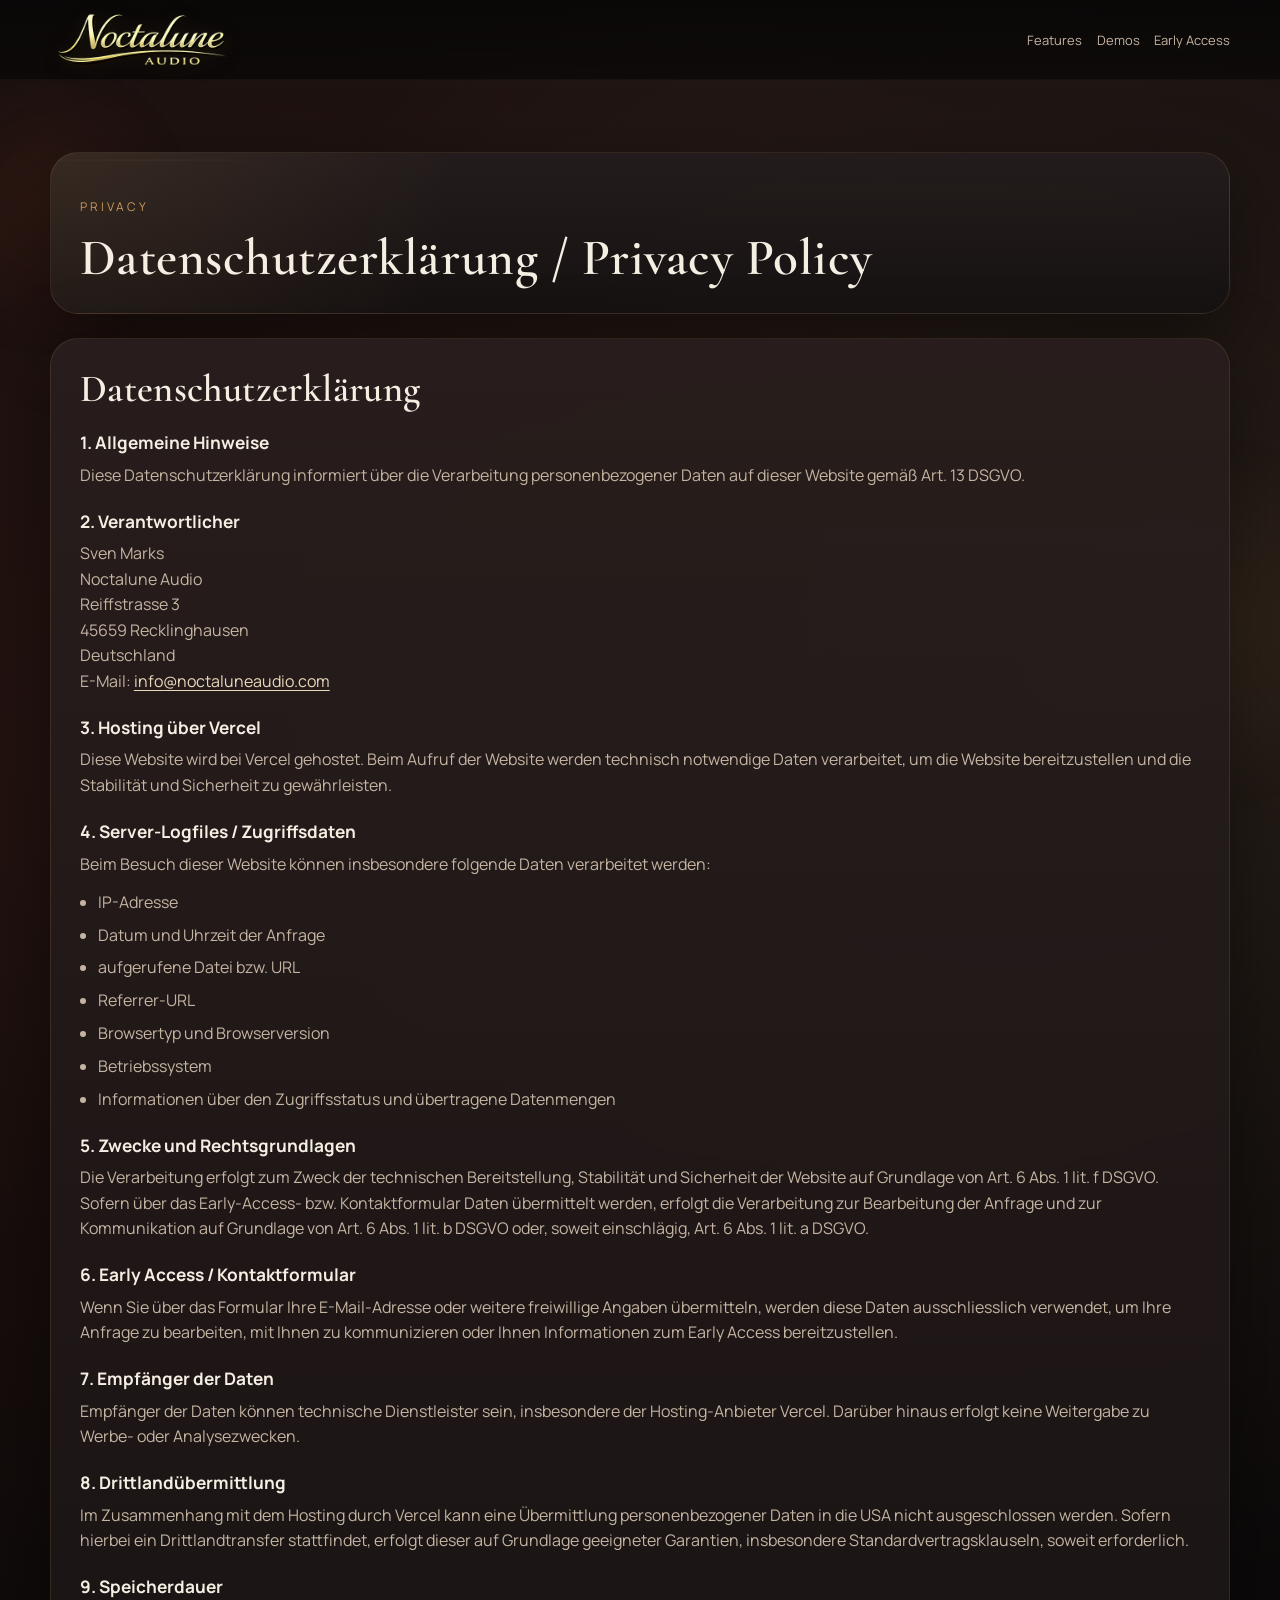
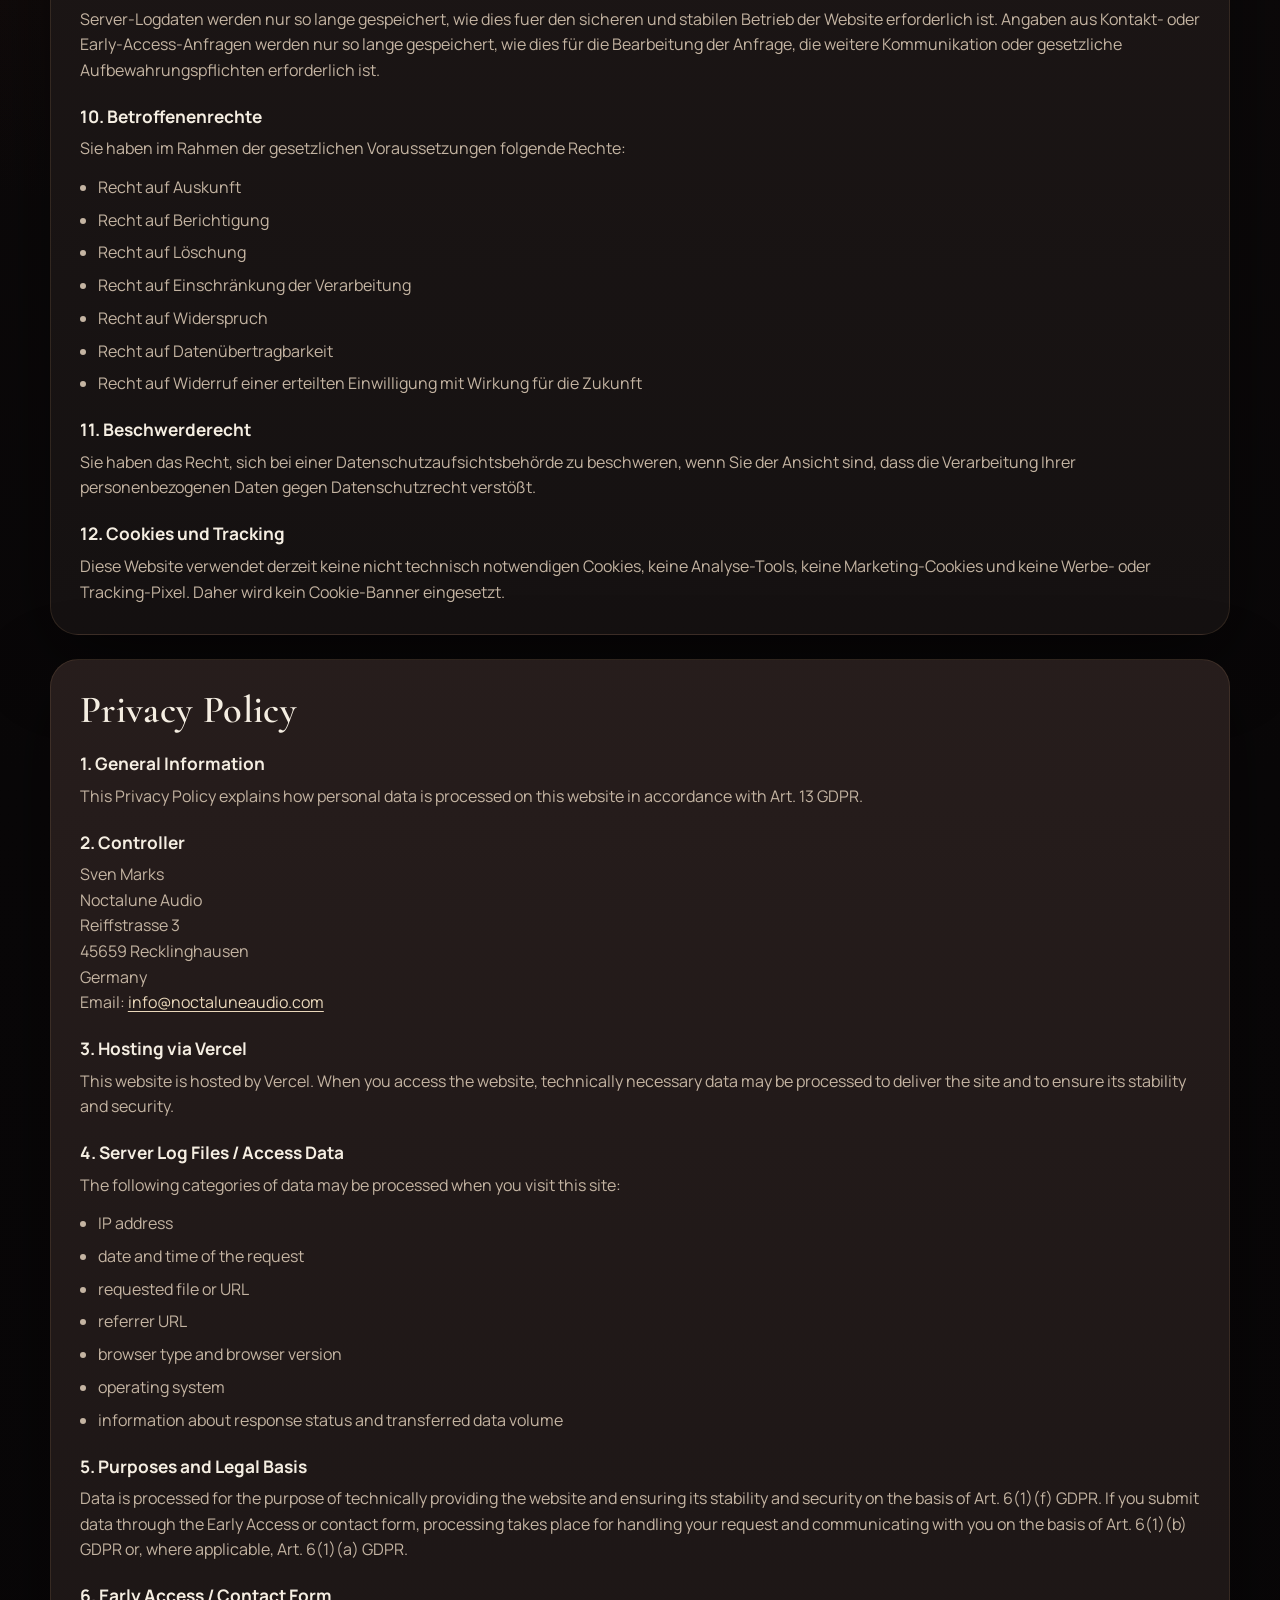
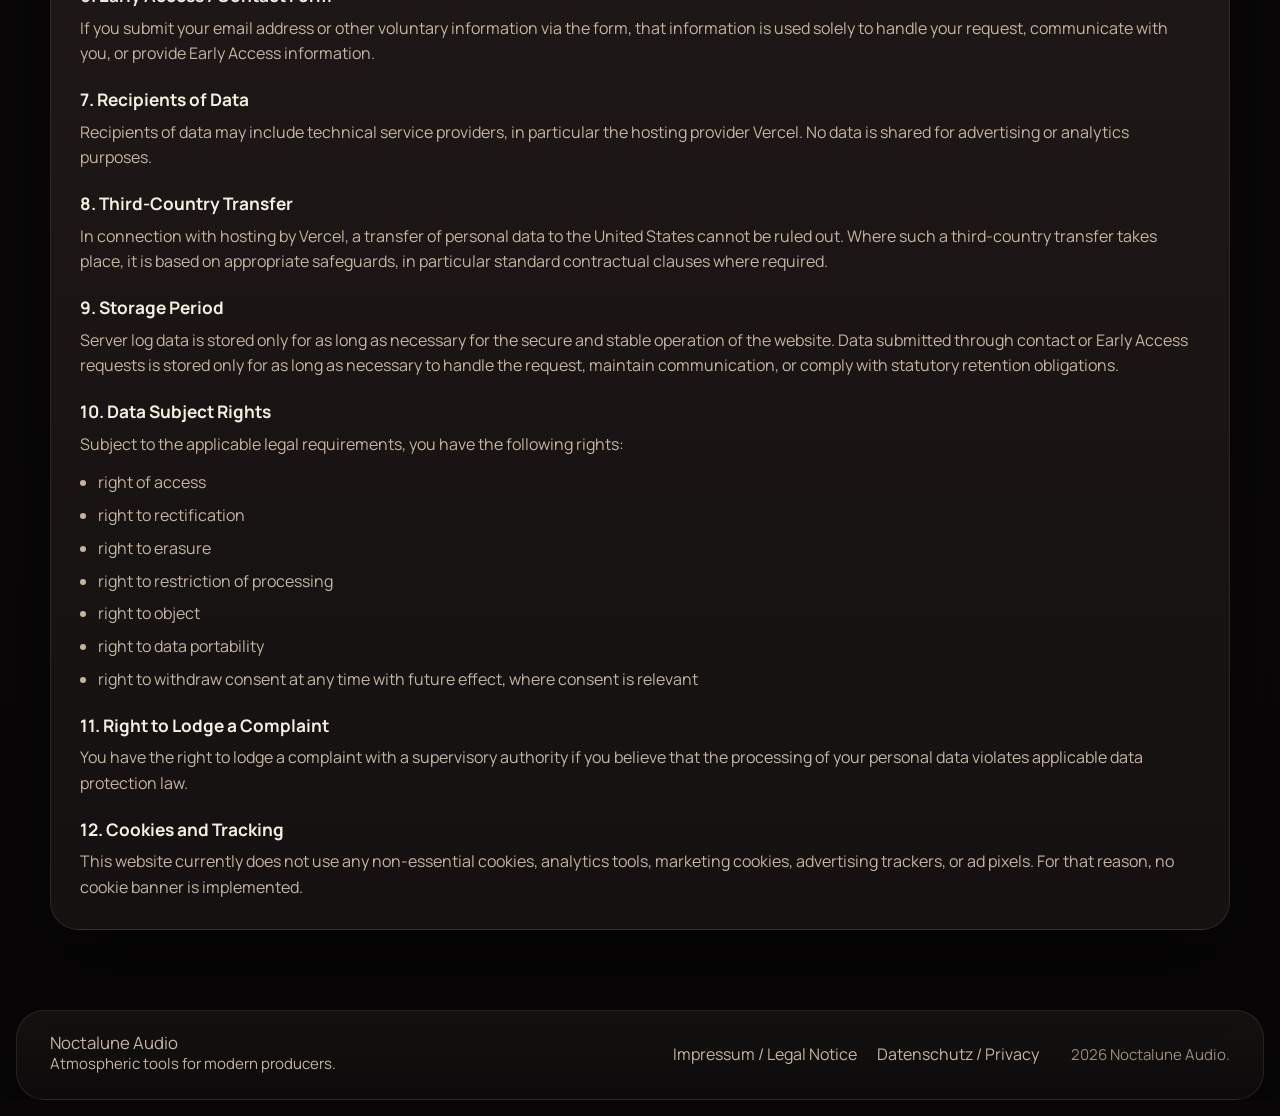
==== commit bd358a3b: "Add files via upload" ====
--- a/datenschutz/index.html
+++ b/datenschutz/index.html
@@ -5,7 +5,7 @@
   <meta name="viewport" content="width=device-width, initial-scale=1.0">
   <meta
     name="description"
-    content="Datenschutzerklaerung and Privacy Policy for Noctalune Audio."
+    content="Datenschutzerklärung and Privacy Policy for Noctalune Audio."
   >
   <title>Datenschutz | Noctalune Audio</title>
   <link rel="preconnect" href="https://fonts.googleapis.com">
@@ -45,7 +45,7 @@
       <div class="container legal-shell">
         <section class="legal-intro">
           <p class="eyebrow">Privacy</p>
-          <h1>Datenschutzerklaerung / Privacy Policy</h1>
+          <h1>Datenschutzerklärung / Privacy Policy</h1>
         </section>
 
         <section class="legal-card">
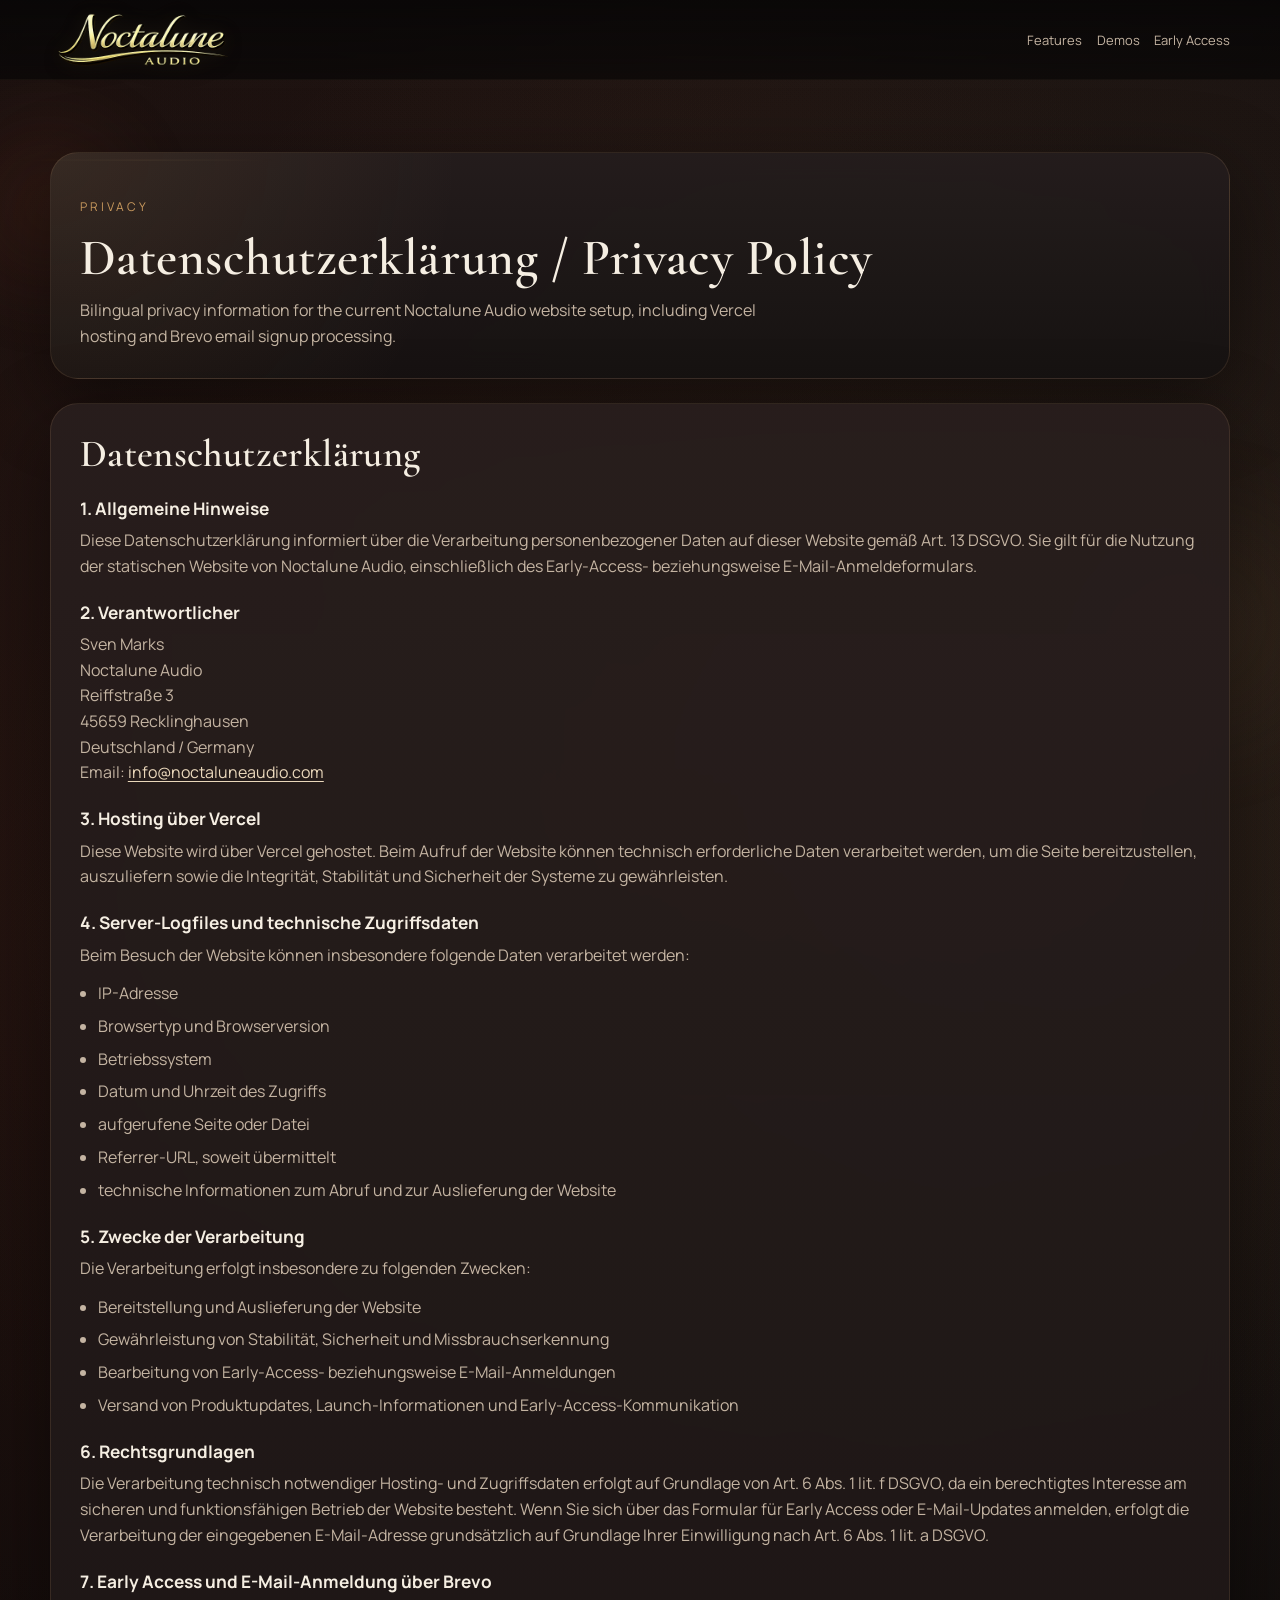
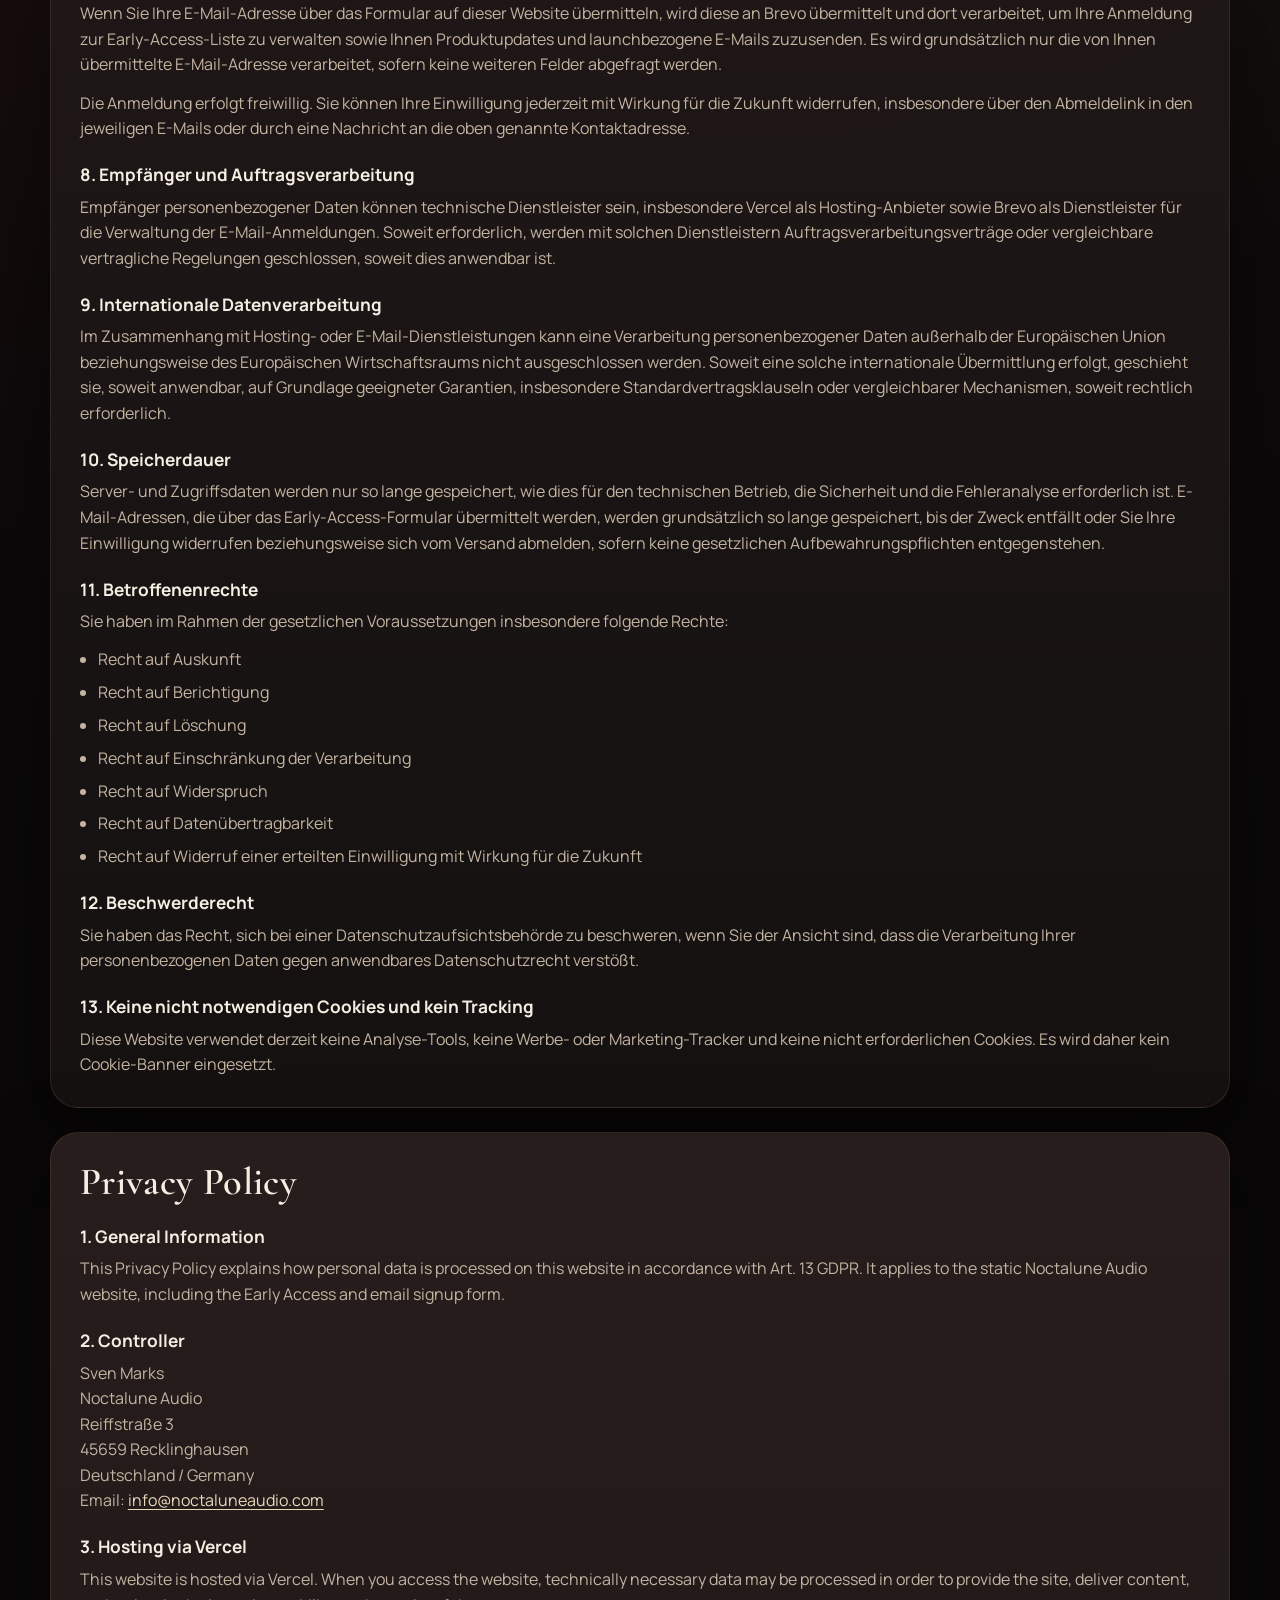
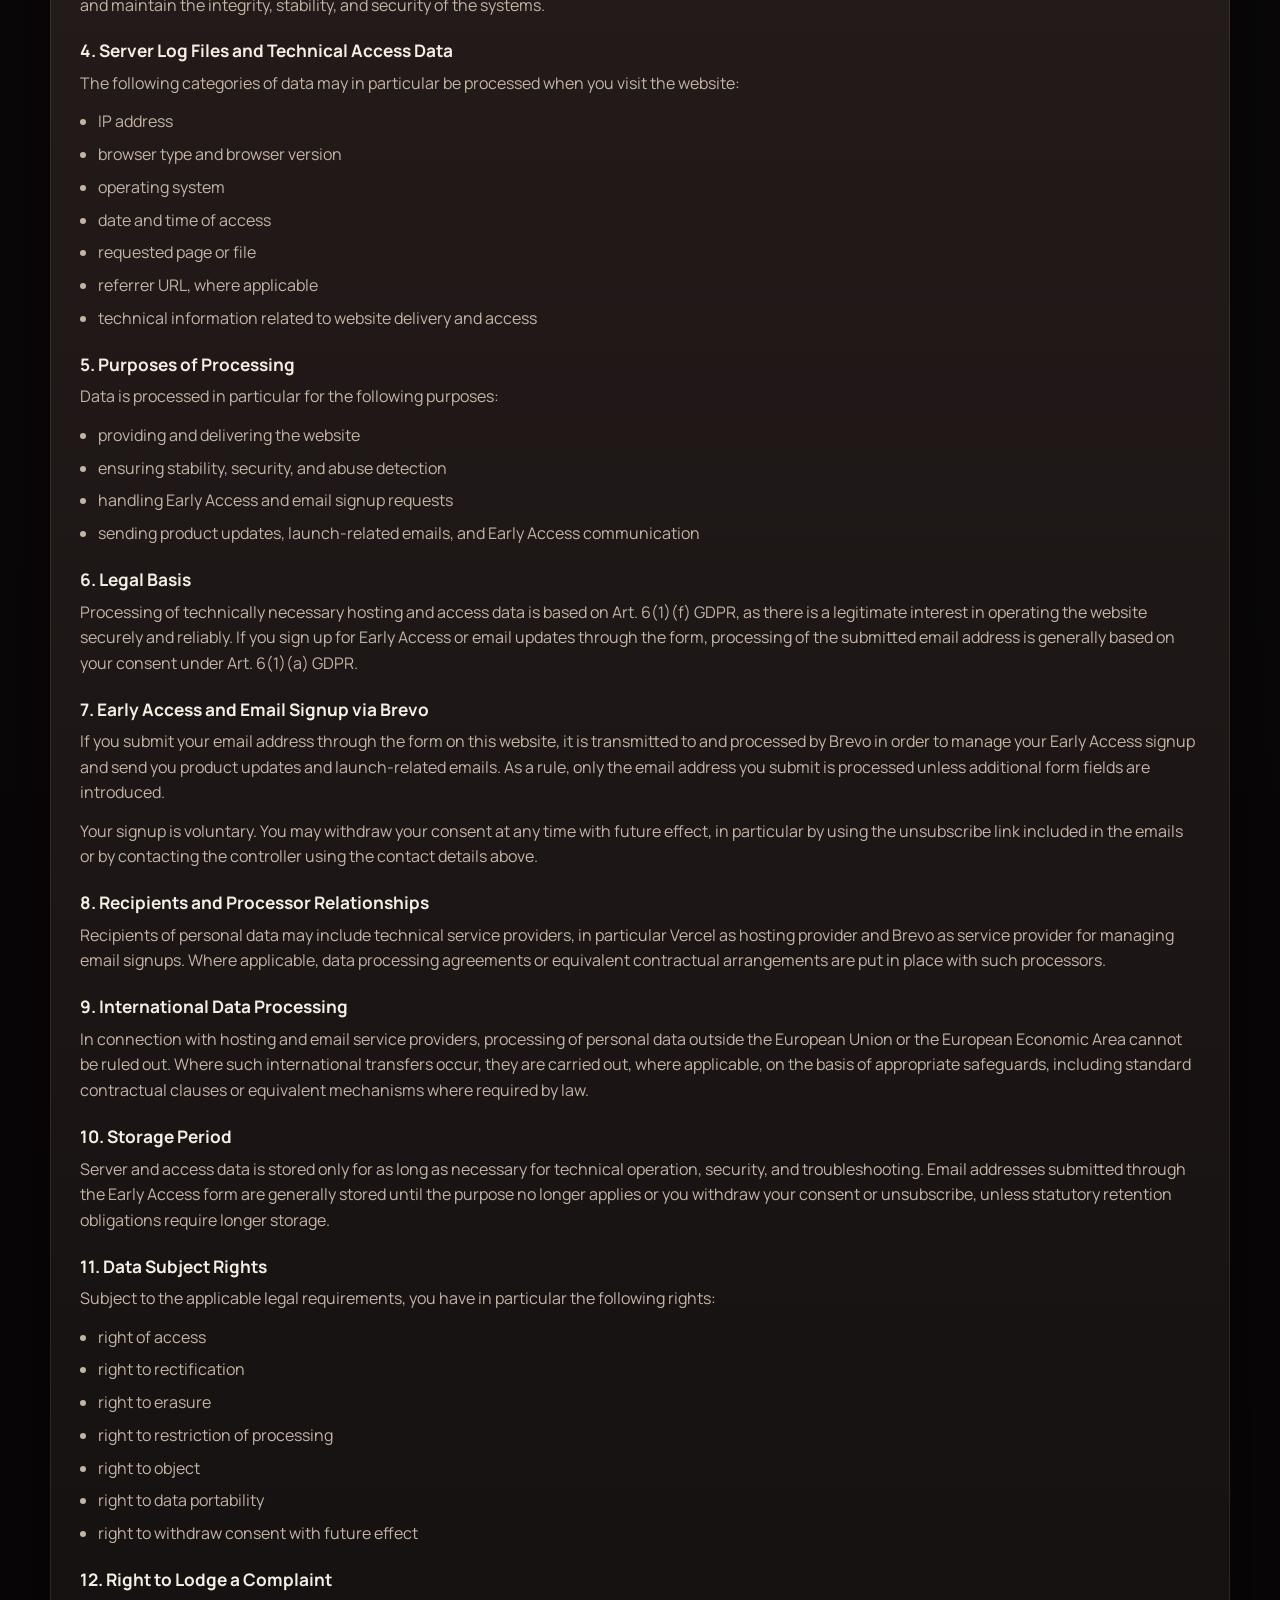
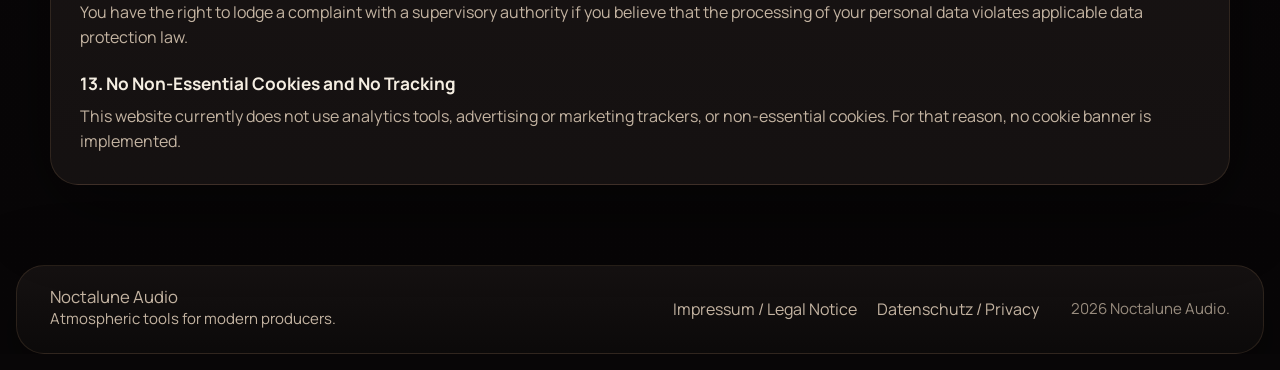
==== commit b7a3f708: "Add files via upload" ====
--- a/datenschutz/index.html
+++ b/datenschutz/index.html
@@ -46,68 +46,85 @@
         <section class="legal-intro">
           <p class="eyebrow">Privacy</p>
           <h1>Datenschutzerklärung / Privacy Policy</h1>
+          <p>
+            Bilingual privacy information for the current Noctalune Audio website setup, including Vercel hosting and Brevo email signup processing.
+          </p>
         </section>
 
         <section class="legal-card">
           <h2>Datenschutzerklärung</h2>
 
           <h3>1. Allgemeine Hinweise</h3>
-          <p>Diese Datenschutzerklärung informiert über die Verarbeitung personenbezogener Daten auf dieser Website gemäß Art. 13 DSGVO.</p>
+          <p>
+            Diese Datenschutzerklärung informiert über die Verarbeitung personenbezogener Daten auf dieser Website gemäß Art. 13 DSGVO. Sie gilt für die Nutzung der statischen Website von Noctalune Audio, einschließlich des Early-Access- beziehungsweise E-Mail-Anmeldeformulars.
+          </p>
 
           <h3>2. Verantwortlicher</h3>
           <p>
             Sven Marks<br>
             Noctalune Audio<br>
-            Reiffstrasse 3<br>
+            Reiffstraße 3<br>
             45659 Recklinghausen<br>
-            Deutschland<br>
-            E-Mail: <a href="mailto:info@noctaluneaudio.com">info@noctaluneaudio.com</a>
+            Deutschland / Germany<br>
+            Email: <a href="mailto:info@noctaluneaudio.com">info@noctaluneaudio.com</a>
           </p>
 
           <h3>3. Hosting über Vercel</h3>
           <p>
-            Diese Website wird bei Vercel gehostet. Beim Aufruf der Website werden technisch notwendige Daten verarbeitet, um die Website bereitzustellen und die Stabilität und Sicherheit zu gewährleisten.
-          </p>
-
-          <h3>4. Server-Logfiles / Zugriffsdaten</h3>
-          <p>Beim Besuch dieser Website können insbesondere folgende Daten verarbeitet werden:</p>
+            Diese Website wird über Vercel gehostet. Beim Aufruf der Website können technisch erforderliche Daten verarbeitet werden, um die Seite bereitzustellen, auszuliefern sowie die Integrität, Stabilität und Sicherheit der Systeme zu gewährleisten.
+          </p>
+
+          <h3>4. Server-Logfiles und technische Zugriffsdaten</h3>
+          <p>Beim Besuch der Website können insbesondere folgende Daten verarbeitet werden:</p>
           <ul>
             <li>IP-Adresse</li>
-            <li>Datum und Uhrzeit der Anfrage</li>
-            <li>aufgerufene Datei bzw. URL</li>
-            <li>Referrer-URL</li>
             <li>Browsertyp und Browserversion</li>
             <li>Betriebssystem</li>
-            <li>Informationen über den Zugriffsstatus und übertragene Datenmengen</li>
-          </ul>
-
-          <h3>5. Zwecke und Rechtsgrundlagen</h3>
-          <p>
-            Die Verarbeitung erfolgt zum Zweck der technischen Bereitstellung, Stabilität und Sicherheit der Website auf Grundlage von Art. 6 Abs. 1 lit. f DSGVO. Sofern über das Early-Access- bzw. Kontaktformular Daten übermittelt werden, erfolgt die Verarbeitung zur Bearbeitung der Anfrage und zur Kommunikation auf Grundlage von Art. 6 Abs. 1 lit. b DSGVO oder, soweit einschlägig, Art. 6 Abs. 1 lit. a DSGVO.
-          </p>
-
-          <h3>6. Early Access / Kontaktformular</h3>
-          <p>
-            Wenn Sie über das Formular Ihre E-Mail-Adresse oder weitere freiwillige Angaben übermitteln, werden diese Daten ausschliesslich verwendet, um Ihre Anfrage zu bearbeiten, mit Ihnen zu kommunizieren oder Ihnen Informationen zum Early Access bereitzustellen.
-          </p>
-
-          <h3>7. Empfänger der Daten</h3>
-          <p>
-            Empfänger der Daten können technische Dienstleister sein, insbesondere der Hosting-Anbieter Vercel. Darüber hinaus erfolgt keine Weitergabe zu Werbe- oder Analysezwecken.
-          </p>
-
-          <h3>8. Drittlandübermittlung</h3>
-          <p>
-            Im Zusammenhang mit dem Hosting durch Vercel kann eine Übermittlung personenbezogener Daten in die USA nicht ausgeschlossen werden. Sofern hierbei ein Drittlandtransfer stattfindet, erfolgt dieser auf Grundlage geeigneter Garantien, insbesondere Standardvertragsklauseln, soweit erforderlich.
-          </p>
-
-          <h3>9. Speicherdauer</h3>
-          <p>
-            Server-Logdaten werden nur so lange gespeichert, wie dies fuer den sicheren und stabilen Betrieb der Website erforderlich ist. Angaben aus Kontakt- oder Early-Access-Anfragen werden nur so lange gespeichert, wie dies für die Bearbeitung der Anfrage, die weitere Kommunikation oder gesetzliche Aufbewahrungspflichten erforderlich ist.
-          </p>
-
-          <h3>10. Betroffenenrechte</h3>
-          <p>Sie haben im Rahmen der gesetzlichen Voraussetzungen folgende Rechte:</p>
+            <li>Datum und Uhrzeit des Zugriffs</li>
+            <li>aufgerufene Seite oder Datei</li>
+            <li>Referrer-URL, soweit übermittelt</li>
+            <li>technische Informationen zum Abruf und zur Auslieferung der Website</li>
+          </ul>
+
+          <h3>5. Zwecke der Verarbeitung</h3>
+          <p>Die Verarbeitung erfolgt insbesondere zu folgenden Zwecken:</p>
+          <ul>
+            <li>Bereitstellung und Auslieferung der Website</li>
+            <li>Gewährleistung von Stabilität, Sicherheit und Missbrauchserkennung</li>
+            <li>Bearbeitung von Early-Access- beziehungsweise E-Mail-Anmeldungen</li>
+            <li>Versand von Produktupdates, Launch-Informationen und Early-Access-Kommunikation</li>
+          </ul>
+
+          <h3>6. Rechtsgrundlagen</h3>
+          <p>
+            Die Verarbeitung technisch notwendiger Hosting- und Zugriffsdaten erfolgt auf Grundlage von Art. 6 Abs. 1 lit. f DSGVO, da ein berechtigtes Interesse am sicheren und funktionsfähigen Betrieb der Website besteht. Wenn Sie sich über das Formular für Early Access oder E-Mail-Updates anmelden, erfolgt die Verarbeitung der eingegebenen E-Mail-Adresse grundsätzlich auf Grundlage Ihrer Einwilligung nach Art. 6 Abs. 1 lit. a DSGVO.
+          </p>
+
+          <h3>7. Early Access und E-Mail-Anmeldung über Brevo</h3>
+          <p>
+            Wenn Sie Ihre E-Mail-Adresse über das Formular auf dieser Website übermitteln, wird diese an Brevo übermittelt und dort verarbeitet, um Ihre Anmeldung zur Early-Access-Liste zu verwalten sowie Ihnen Produktupdates und launchbezogene E-Mails zuzusenden. Es wird grundsätzlich nur die von Ihnen übermittelte E-Mail-Adresse verarbeitet, sofern keine weiteren Felder abgefragt werden.
+          </p>
+          <p>
+            Die Anmeldung erfolgt freiwillig. Sie können Ihre Einwilligung jederzeit mit Wirkung für die Zukunft widerrufen, insbesondere über den Abmeldelink in den jeweiligen E-Mails oder durch eine Nachricht an die oben genannte Kontaktadresse.
+          </p>
+
+          <h3>8. Empfänger und Auftragsverarbeitung</h3>
+          <p>
+            Empfänger personenbezogener Daten können technische Dienstleister sein, insbesondere Vercel als Hosting-Anbieter sowie Brevo als Dienstleister für die Verwaltung der E-Mail-Anmeldungen. Soweit erforderlich, werden mit solchen Dienstleistern Auftragsverarbeitungsverträge oder vergleichbare vertragliche Regelungen geschlossen, soweit dies anwendbar ist.
+          </p>
+
+          <h3>9. Internationale Datenverarbeitung</h3>
+          <p>
+            Im Zusammenhang mit Hosting- oder E-Mail-Dienstleistungen kann eine Verarbeitung personenbezogener Daten außerhalb der Europäischen Union beziehungsweise des Europäischen Wirtschaftsraums nicht ausgeschlossen werden. Soweit eine solche internationale Übermittlung erfolgt, geschieht sie, soweit anwendbar, auf Grundlage geeigneter Garantien, insbesondere Standardvertragsklauseln oder vergleichbarer Mechanismen, soweit rechtlich erforderlich.
+          </p>
+
+          <h3>10. Speicherdauer</h3>
+          <p>
+            Server- und Zugriffsdaten werden nur so lange gespeichert, wie dies für den technischen Betrieb, die Sicherheit und die Fehleranalyse erforderlich ist. E-Mail-Adressen, die über das Early-Access-Formular übermittelt werden, werden grundsätzlich so lange gespeichert, bis der Zweck entfällt oder Sie Ihre Einwilligung widerrufen beziehungsweise sich vom Versand abmelden, sofern keine gesetzlichen Aufbewahrungspflichten entgegenstehen.
+          </p>
+
+          <h3>11. Betroffenenrechte</h3>
+          <p>Sie haben im Rahmen der gesetzlichen Voraussetzungen insbesondere folgende Rechte:</p>
           <ul>
             <li>Recht auf Auskunft</li>
             <li>Recht auf Berichtigung</li>
@@ -118,14 +135,14 @@
             <li>Recht auf Widerruf einer erteilten Einwilligung mit Wirkung für die Zukunft</li>
           </ul>
 
-          <h3>11. Beschwerderecht</h3>
-          <p>
-            Sie haben das Recht, sich bei einer Datenschutzaufsichtsbehörde zu beschweren, wenn Sie der Ansicht sind, dass die Verarbeitung Ihrer personenbezogenen Daten gegen Datenschutzrecht verstößt.
-          </p>
-
-          <h3>12. Cookies und Tracking</h3>
-          <p>
-            Diese Website verwendet derzeit keine nicht technisch notwendigen Cookies, keine Analyse-Tools, keine Marketing-Cookies und keine Werbe- oder Tracking-Pixel. Daher wird kein Cookie-Banner eingesetzt.
+          <h3>12. Beschwerderecht</h3>
+          <p>
+            Sie haben das Recht, sich bei einer Datenschutzaufsichtsbehörde zu beschweren, wenn Sie der Ansicht sind, dass die Verarbeitung Ihrer personenbezogenen Daten gegen anwendbares Datenschutzrecht verstößt.
+          </p>
+
+          <h3>13. Keine nicht notwendigen Cookies und kein Tracking</h3>
+          <p>
+            Diese Website verwendet derzeit keine Analyse-Tools, keine Werbe- oder Marketing-Tracker und keine nicht erforderlichen Cookies. Es wird daher kein Cookie-Banner eingesetzt.
           </p>
         </section>
 
@@ -133,62 +150,76 @@
           <h2>Privacy Policy</h2>
 
           <h3>1. General Information</h3>
-          <p>This Privacy Policy explains how personal data is processed on this website in accordance with Art. 13 GDPR.</p>
+          <p>
+            This Privacy Policy explains how personal data is processed on this website in accordance with Art. 13 GDPR. It applies to the static Noctalune Audio website, including the Early Access and email signup form.
+          </p>
 
           <h3>2. Controller</h3>
           <p>
             Sven Marks<br>
             Noctalune Audio<br>
-            Reiffstrasse 3<br>
+            Reiffstraße 3<br>
             45659 Recklinghausen<br>
-            Germany<br>
+            Deutschland / Germany<br>
             Email: <a href="mailto:info@noctaluneaudio.com">info@noctaluneaudio.com</a>
           </p>
 
           <h3>3. Hosting via Vercel</h3>
           <p>
-            This website is hosted by Vercel. When you access the website, technically necessary data may be processed to deliver the site and to ensure its stability and security.
-          </p>
-
-          <h3>4. Server Log Files / Access Data</h3>
-          <p>The following categories of data may be processed when you visit this site:</p>
+            This website is hosted via Vercel. When you access the website, technically necessary data may be processed in order to provide the site, deliver content, and maintain the integrity, stability, and security of the systems.
+          </p>
+
+          <h3>4. Server Log Files and Technical Access Data</h3>
+          <p>The following categories of data may in particular be processed when you visit the website:</p>
           <ul>
             <li>IP address</li>
-            <li>date and time of the request</li>
-            <li>requested file or URL</li>
-            <li>referrer URL</li>
             <li>browser type and browser version</li>
             <li>operating system</li>
-            <li>information about response status and transferred data volume</li>
-          </ul>
-
-          <h3>5. Purposes and Legal Basis</h3>
-          <p>
-            Data is processed for the purpose of technically providing the website and ensuring its stability and security on the basis of Art. 6(1)(f) GDPR. If you submit data through the Early Access or contact form, processing takes place for handling your request and communicating with you on the basis of Art. 6(1)(b) GDPR or, where applicable, Art. 6(1)(a) GDPR.
-          </p>
-
-          <h3>6. Early Access / Contact Form</h3>
-          <p>
-            If you submit your email address or other voluntary information via the form, that information is used solely to handle your request, communicate with you, or provide Early Access information.
-          </p>
-
-          <h3>7. Recipients of Data</h3>
-          <p>
-            Recipients of data may include technical service providers, in particular the hosting provider Vercel. No data is shared for advertising or analytics purposes.
-          </p>
-
-          <h3>8. Third-Country Transfer</h3>
-          <p>
-            In connection with hosting by Vercel, a transfer of personal data to the United States cannot be ruled out. Where such a third-country transfer takes place, it is based on appropriate safeguards, in particular standard contractual clauses where required.
-          </p>
-
-          <h3>9. Storage Period</h3>
-          <p>
-            Server log data is stored only for as long as necessary for the secure and stable operation of the website. Data submitted through contact or Early Access requests is stored only for as long as necessary to handle the request, maintain communication, or comply with statutory retention obligations.
-          </p>
-
-          <h3>10. Data Subject Rights</h3>
-          <p>Subject to the applicable legal requirements, you have the following rights:</p>
+            <li>date and time of access</li>
+            <li>requested page or file</li>
+            <li>referrer URL, where applicable</li>
+            <li>technical information related to website delivery and access</li>
+          </ul>
+
+          <h3>5. Purposes of Processing</h3>
+          <p>Data is processed in particular for the following purposes:</p>
+          <ul>
+            <li>providing and delivering the website</li>
+            <li>ensuring stability, security, and abuse detection</li>
+            <li>handling Early Access and email signup requests</li>
+            <li>sending product updates, launch-related emails, and Early Access communication</li>
+          </ul>
+
+          <h3>6. Legal Basis</h3>
+          <p>
+            Processing of technically necessary hosting and access data is based on Art. 6(1)(f) GDPR, as there is a legitimate interest in operating the website securely and reliably. If you sign up for Early Access or email updates through the form, processing of the submitted email address is generally based on your consent under Art. 6(1)(a) GDPR.
+          </p>
+
+          <h3>7. Early Access and Email Signup via Brevo</h3>
+          <p>
+            If you submit your email address through the form on this website, it is transmitted to and processed by Brevo in order to manage your Early Access signup and send you product updates and launch-related emails. As a rule, only the email address you submit is processed unless additional form fields are introduced.
+          </p>
+          <p>
+            Your signup is voluntary. You may withdraw your consent at any time with future effect, in particular by using the unsubscribe link included in the emails or by contacting the controller using the contact details above.
+          </p>
+
+          <h3>8. Recipients and Processor Relationships</h3>
+          <p>
+            Recipients of personal data may include technical service providers, in particular Vercel as hosting provider and Brevo as service provider for managing email signups. Where applicable, data processing agreements or equivalent contractual arrangements are put in place with such processors.
+          </p>
+
+          <h3>9. International Data Processing</h3>
+          <p>
+            In connection with hosting and email service providers, processing of personal data outside the European Union or the European Economic Area cannot be ruled out. Where such international transfers occur, they are carried out, where applicable, on the basis of appropriate safeguards, including standard contractual clauses or equivalent mechanisms where required by law.
+          </p>
+
+          <h3>10. Storage Period</h3>
+          <p>
+            Server and access data is stored only for as long as necessary for technical operation, security, and troubleshooting. Email addresses submitted through the Early Access form are generally stored until the purpose no longer applies or you withdraw your consent or unsubscribe, unless statutory retention obligations require longer storage.
+          </p>
+
+          <h3>11. Data Subject Rights</h3>
+          <p>Subject to the applicable legal requirements, you have in particular the following rights:</p>
           <ul>
             <li>right of access</li>
             <li>right to rectification</li>
@@ -196,17 +227,17 @@
             <li>right to restriction of processing</li>
             <li>right to object</li>
             <li>right to data portability</li>
-            <li>right to withdraw consent at any time with future effect, where consent is relevant</li>
-          </ul>
-
-          <h3>11. Right to Lodge a Complaint</h3>
+            <li>right to withdraw consent with future effect</li>
+          </ul>
+
+          <h3>12. Right to Lodge a Complaint</h3>
           <p>
             You have the right to lodge a complaint with a supervisory authority if you believe that the processing of your personal data violates applicable data protection law.
           </p>
 
-          <h3>12. Cookies and Tracking</h3>
-          <p>
-            This website currently does not use any non-essential cookies, analytics tools, marketing cookies, advertising trackers, or ad pixels. For that reason, no cookie banner is implemented.
+          <h3>13. No Non-Essential Cookies and No Tracking</h3>
+          <p>
+            This website currently does not use analytics tools, advertising or marketing trackers, or non-essential cookies. For that reason, no cookie banner is implemented.
           </p>
         </section>
       </div>
--- a/styles.css
+++ b/styles.css
@@ -307,6 +307,12 @@
   transform: translateY(-1px);
 }
 
+.button:disabled {
+  cursor: wait;
+  opacity: 0.88;
+  transform: none;
+}
+
 .button-primary {
   background: linear-gradient(135deg, #d8b16e 0%, #b67c49 55%, #88452c 100%);
   color: #160f0d;
@@ -323,24 +329,6 @@
   background: linear-gradient(180deg, rgba(92, 86, 83, 0.16), rgba(24, 21, 22, 0.36));
   border-color: rgba(167, 129, 95, 0.16);
   color: var(--muted-strong);
-}
-
-.hero-points {
-  display: flex;
-  flex-wrap: wrap;
-  gap: 0.75rem;
-  padding: 0;
-  margin: 1.1rem 0 0;
-  list-style: none;
-}
-
-.hero-points li {
-  padding: 0.55rem 0.9rem;
-  border-radius: 999px;
-  background: rgba(255, 244, 228, 0.035);
-  border: 1px solid rgba(186, 145, 102, 0.12);
-  color: var(--muted-strong);
-  font-size: 0.92rem;
 }
 
 .panel-glass,
@@ -363,7 +351,7 @@
 .hero-visual {
   position: relative;
   align-self: center;
-  transform: translateY(-0.3rem);
+  transform: translateY(1.35rem);
 }
 
 .hero-visual::before {
@@ -467,6 +455,13 @@
   text-align: center;
 }
 
+.demo-player {
+  width: 100%;
+  margin: 1rem 0;
+  border-radius: var(--radius-sm);
+  background: rgba(10, 8, 9, 0.7);
+}
+
 .signup-panel {
   grid-template-columns: minmax(0, 1fr) minmax(280px, 460px);
   align-items: center;
@@ -500,6 +495,10 @@
   outline-offset: 2px;
 }
 
+.signup-form input:disabled {
+  opacity: 0.72;
+}
+
 .form-note,
 .form-privacy,
 .footer-copy,
@@ -523,6 +522,14 @@
   color: var(--muted-strong);
 }
 
+.form-feedback.is-success {
+  color: #e2c98f;
+}
+
+.form-feedback.is-error {
+  color: #f0b8a2;
+}
+
 .story-panel {
   padding: 1.75rem;
   border-radius: var(--radius-md);
@@ -534,6 +541,52 @@
   margin-bottom: 1rem;
   color: var(--muted-strong);
   font-weight: 700;
+}
+
+.story-panel__quote {
+  color: var(--muted-strong);
+  font-size: 1.08rem;
+  line-height: 1.55;
+}
+
+.story-panel__grid {
+  display: grid;
+  grid-template-columns: repeat(2, minmax(0, 1fr));
+  gap: 0.9rem;
+  margin-top: 1.25rem;
+}
+
+.story-point {
+  padding: 1rem;
+  border-radius: var(--radius-sm);
+  background: rgba(255, 245, 228, 0.03);
+  border: 1px solid rgba(186, 145, 102, 0.1);
+}
+
+.story-point__title,
+.story-panel__footer {
+  color: var(--muted-strong);
+}
+
+.story-point__title {
+  margin: 0 0 0.45rem;
+  font-size: 0.95rem;
+  font-weight: 700;
+}
+
+.story-point__copy {
+  font-size: 0.94rem;
+}
+
+.story-panel__divider {
+  height: 1px;
+  margin: 1.2rem 0 1rem;
+  background: linear-gradient(90deg, rgba(214, 183, 118, 0), rgba(214, 183, 118, 0.35), rgba(214, 183, 118, 0));
+}
+
+.story-panel__footer {
+  font-size: 0.97rem;
+  line-height: 1.6;
 }
 
 .story-panel__list {
@@ -812,19 +865,15 @@
   }
 
   .hero-actions .button-primary {
+    order: 5;
+  }
+
+  .hero-visual {
     order: 4;
-  }
-
-  .hero-visual {
-    order: 5;
   }
 
   .hero-actions .button-secondary {
     order: 6;
-  }
-
-  .hero-points {
-    order: 7;
   }
 
   h1 {
@@ -868,21 +917,6 @@
     margin-top: 0.18rem;
   }
 
-  .hero-points {
-    gap: 0.6rem;
-    margin-top: 0.22rem;
-  }
-
-  .hero-points li {
-    width: 100%;
-    text-align: center;
-    font-size: 0.84rem;
-    padding: 0.5rem 0.78rem;
-    color: var(--muted);
-    background: rgba(255, 244, 228, 0.025);
-    border-color: rgba(186, 145, 102, 0.09);
-  }
-
   .plugin-stage {
     padding: 0.5rem;
     border-radius: 24px;
@@ -907,6 +941,10 @@
     gap: 1.35rem;
   }
 
+  .story-panel__grid {
+    grid-template-columns: 1fr;
+  }
+
   .feature-grid,
   .demo-grid {
     grid-template-columns: 1fr;
@@ -988,15 +1026,6 @@
 
   .hero-actions .button-secondary {
     margin-top: 0.14rem;
-  }
-
-  .hero-points {
-    margin-top: 0.18rem;
-  }
-
-  .hero-points li {
-    font-size: 0.79rem;
-    padding: 0.52rem 0.76rem;
   }
 
   .hero-visual {
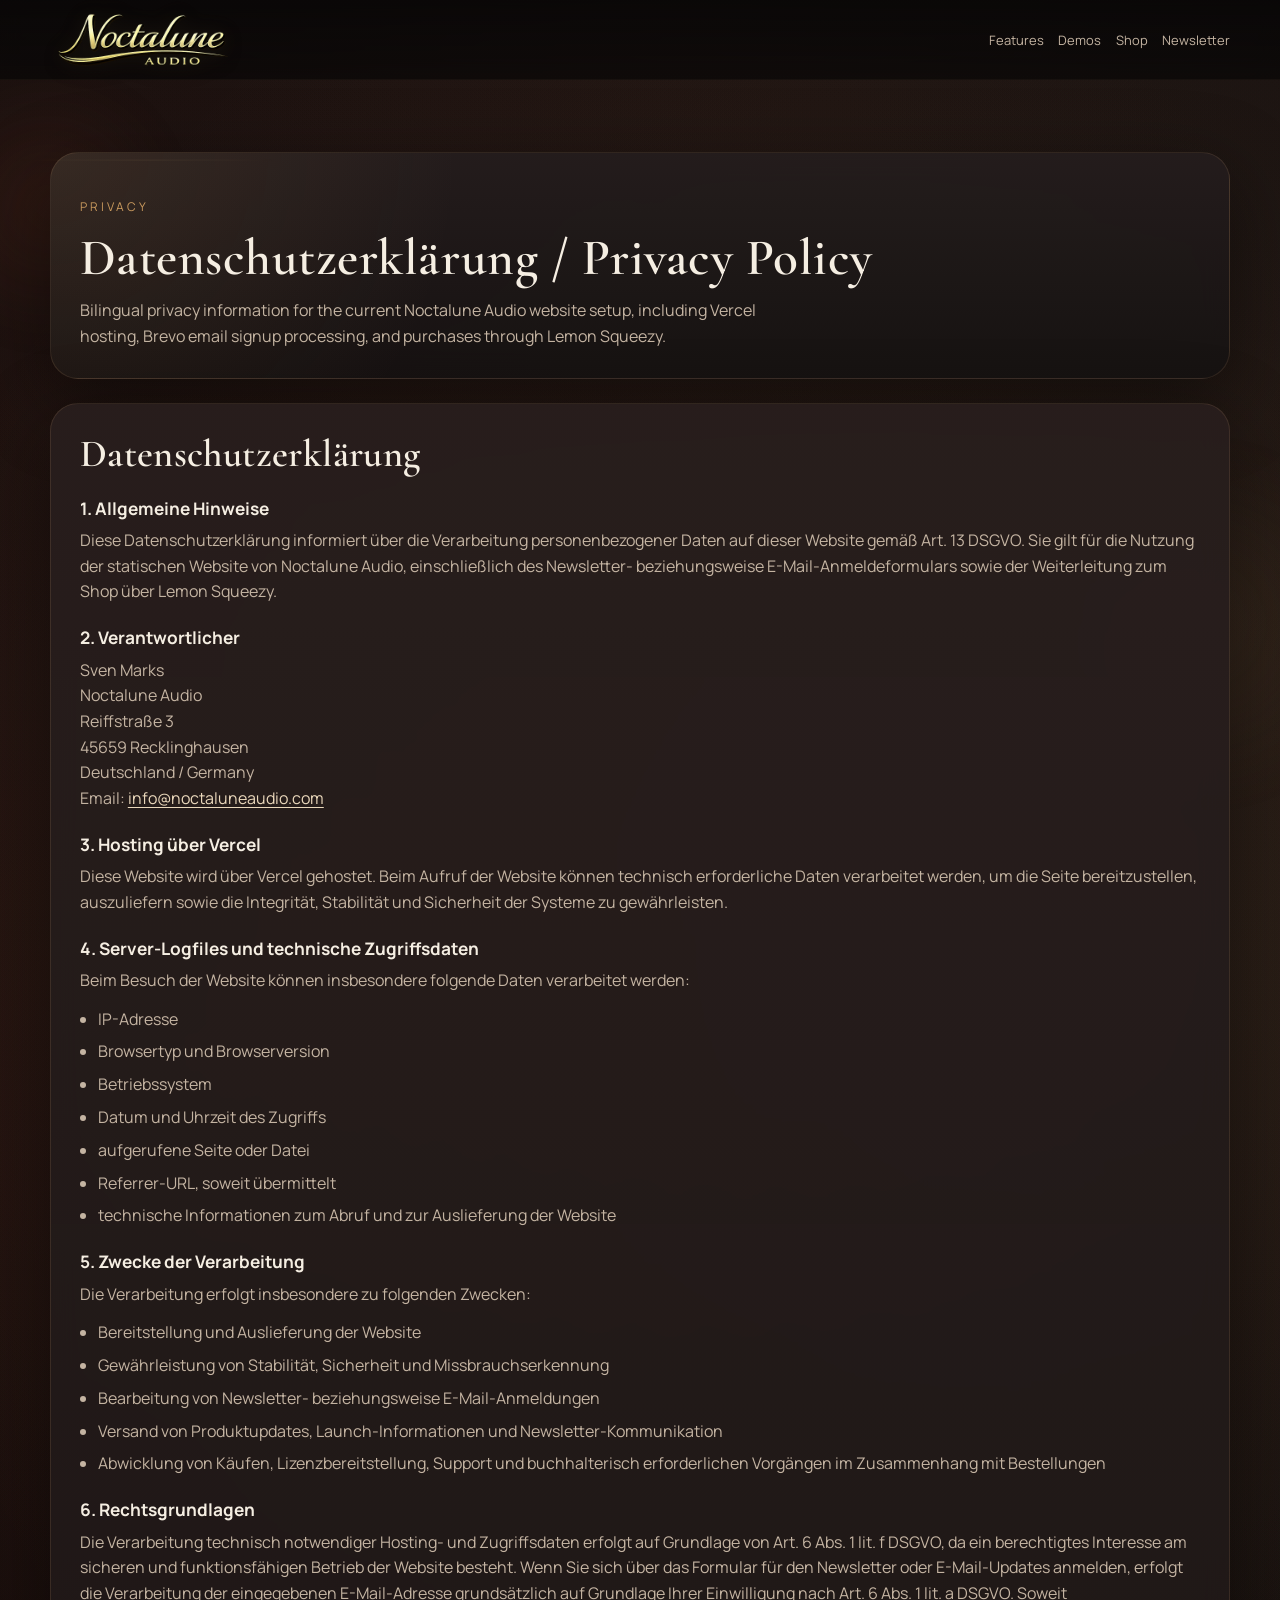
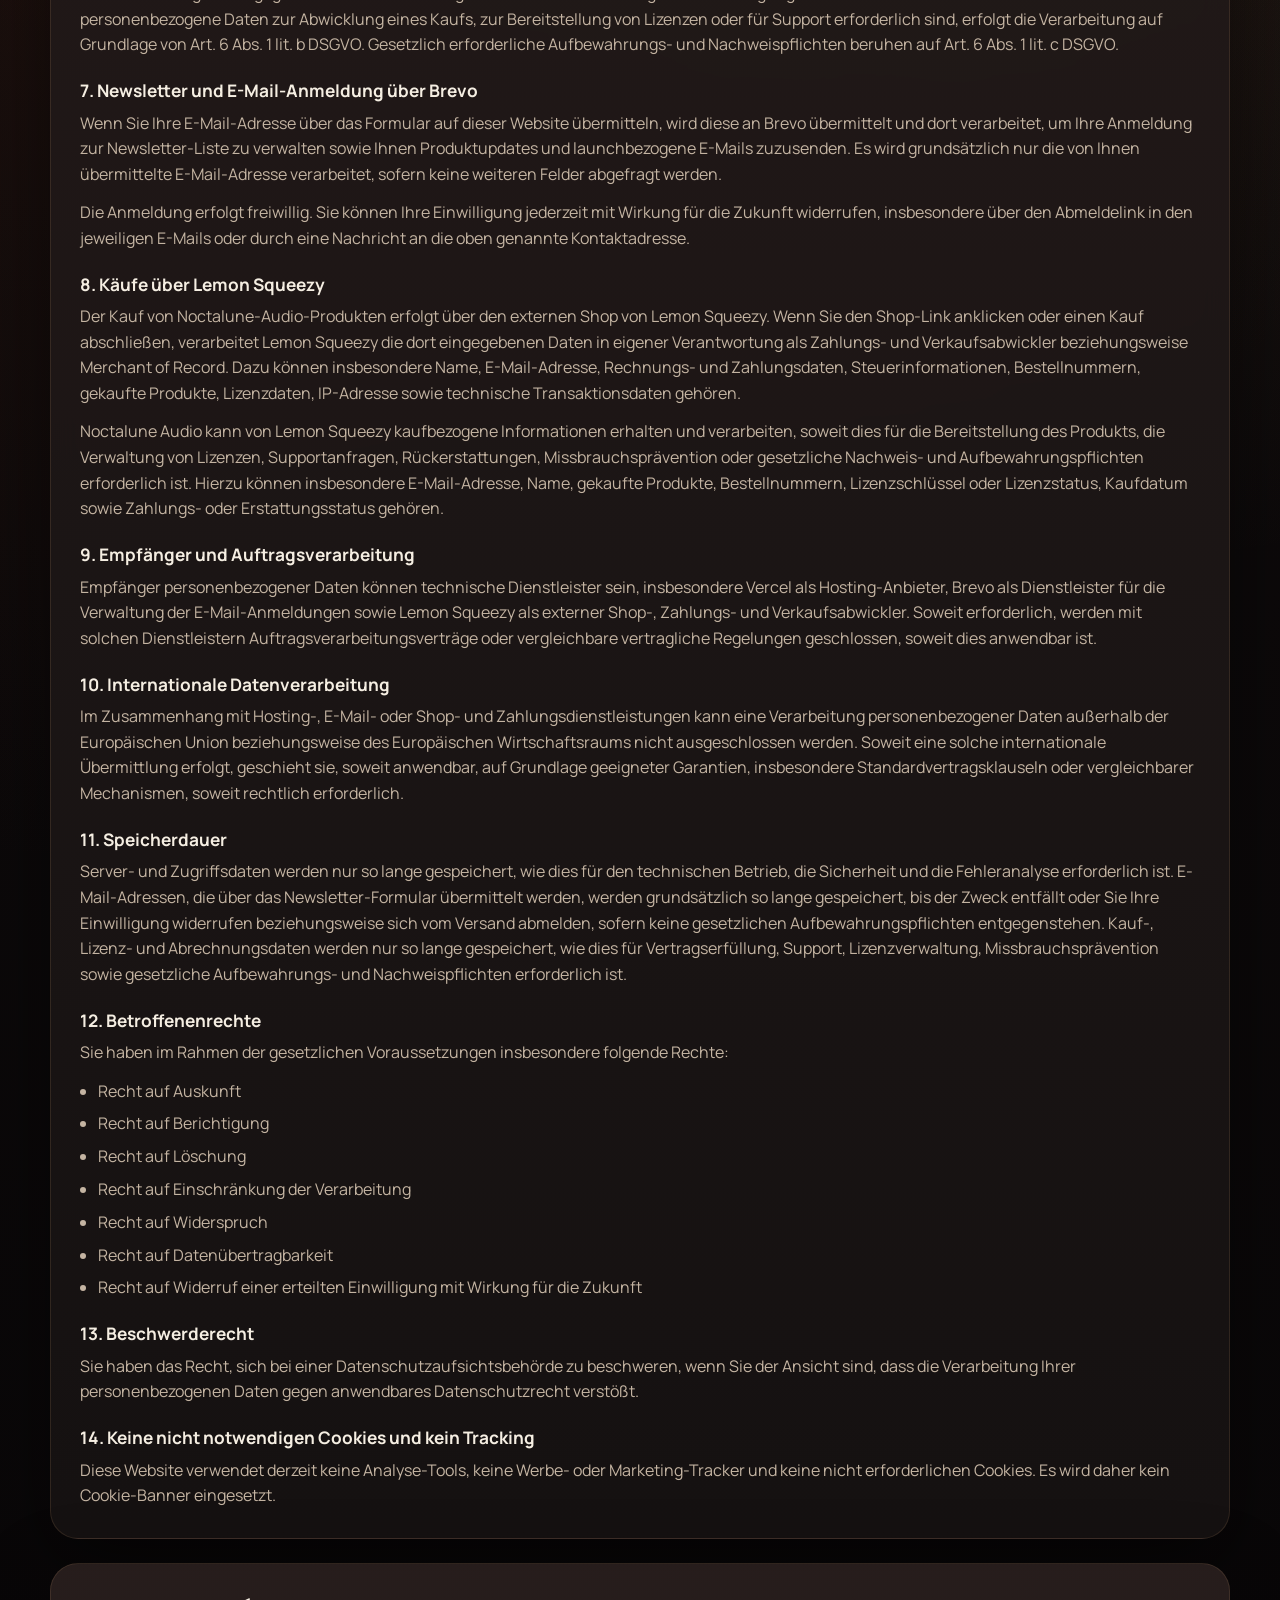
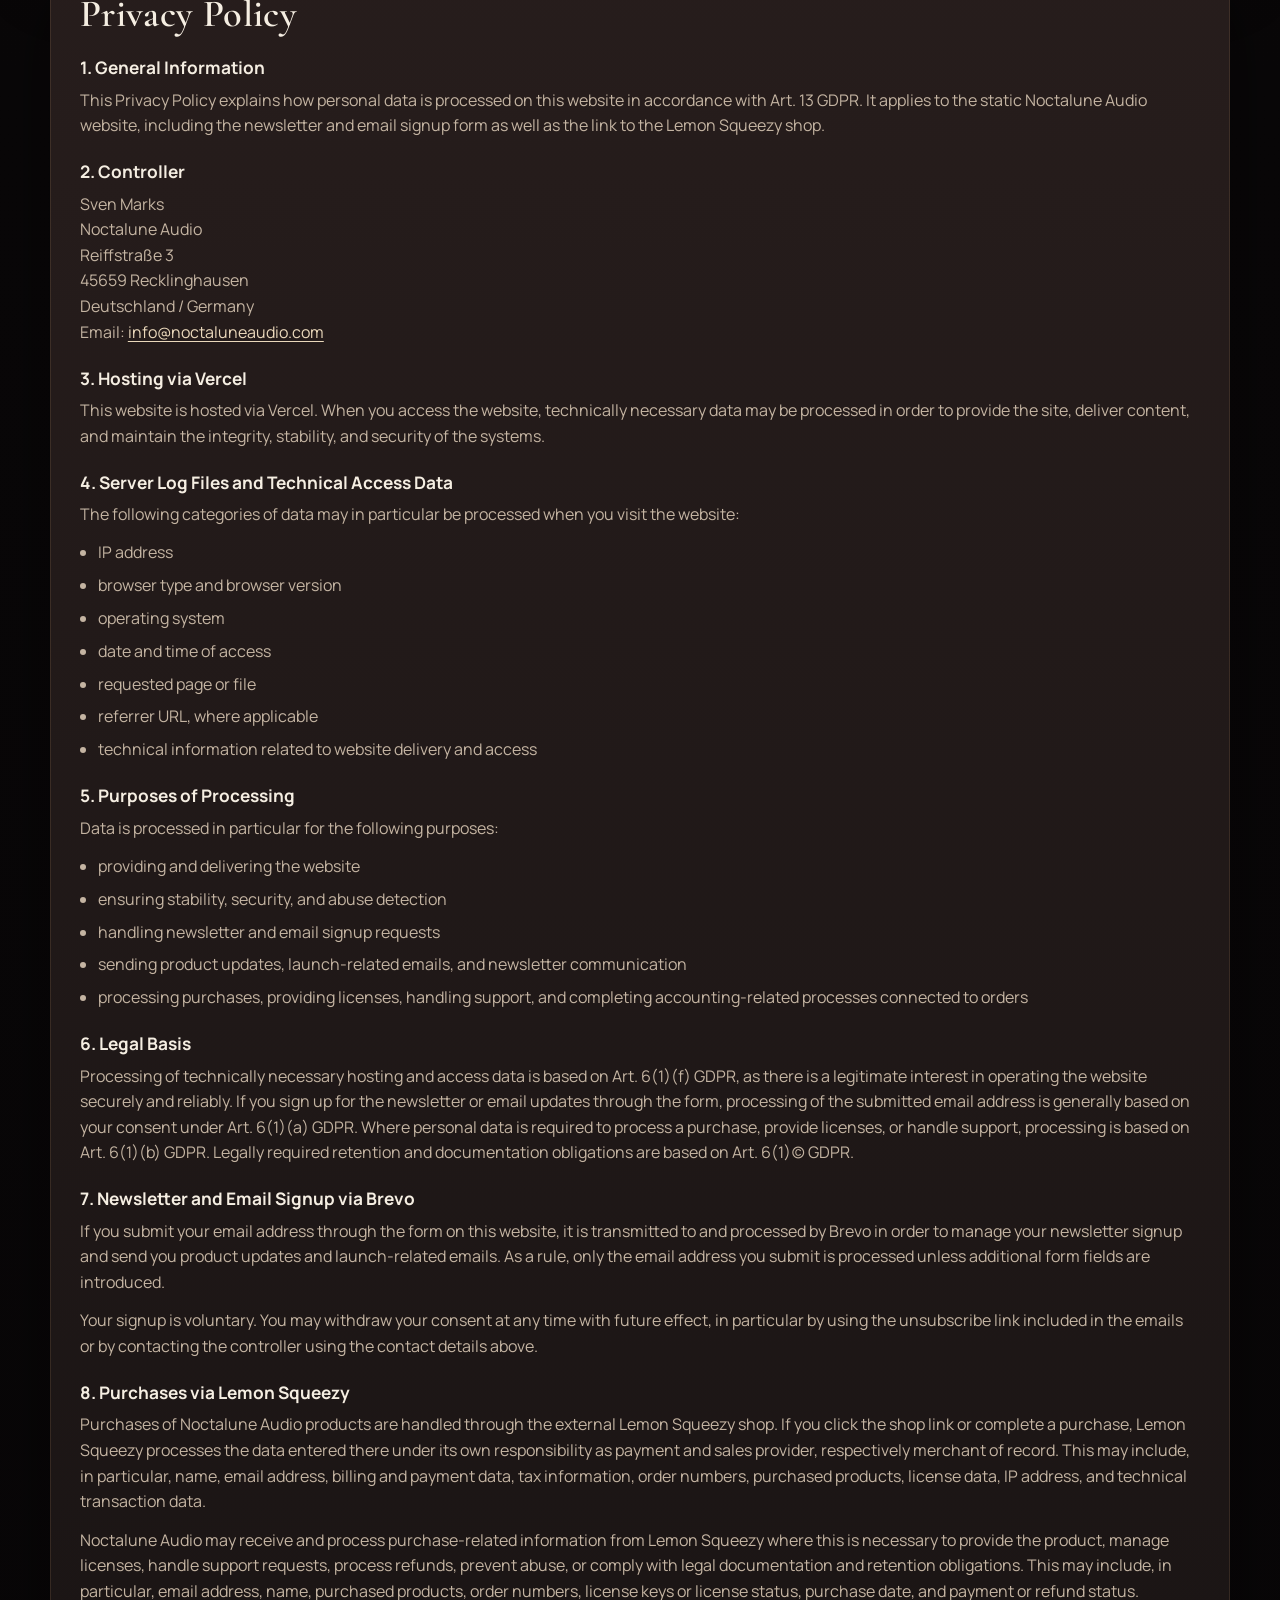
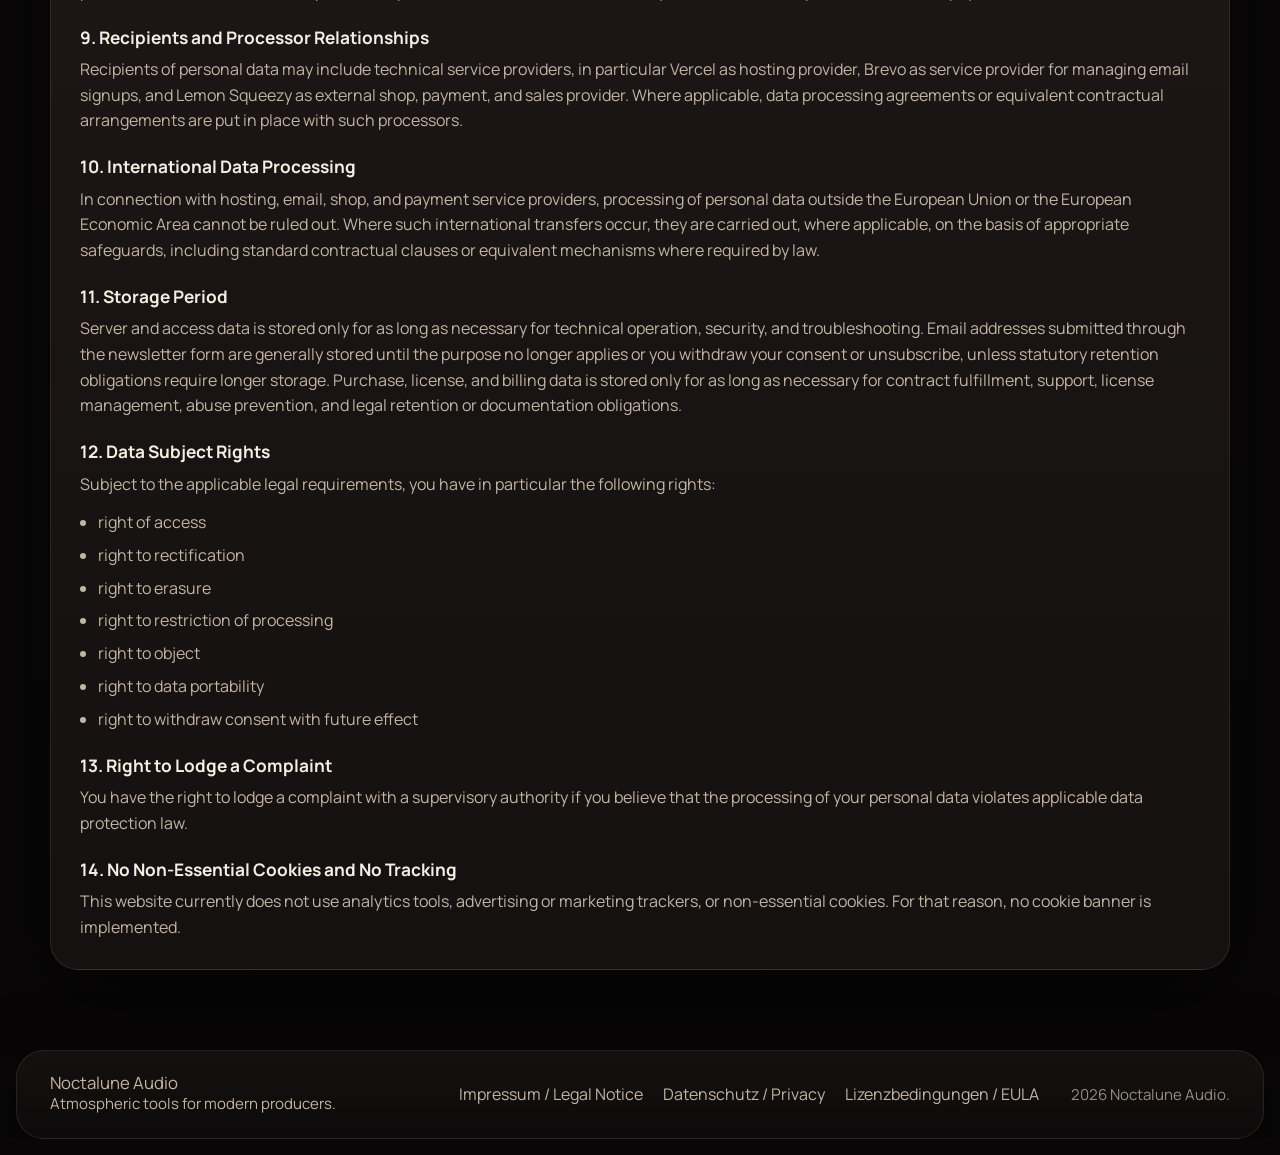
==== commit 4306d1d7: "Add files via upload" ====
--- a/datenschutz/index.html
+++ b/datenschutz/index.html
@@ -36,7 +36,8 @@
         <nav class="site-nav" aria-label="Primary navigation">
           <a href="/#features">Features</a>
           <a href="/#demos">Demos</a>
-          <a href="/#signup">Early Access</a>
+          <a href="https://noctaluneaudio.lemonsqueezy.com/">Shop</a>
+          <a href="/#signup">Newsletter</a>
         </nav>
       </div>
     </header>
@@ -47,7 +48,7 @@
           <p class="eyebrow">Privacy</p>
           <h1>Datenschutzerklärung / Privacy Policy</h1>
           <p>
-            Bilingual privacy information for the current Noctalune Audio website setup, including Vercel hosting and Brevo email signup processing.
+            Bilingual privacy information for the current Noctalune Audio website setup, including Vercel hosting, Brevo email signup processing, and purchases through Lemon Squeezy.
           </p>
         </section>
 
@@ -56,7 +57,7 @@
 
           <h3>1. Allgemeine Hinweise</h3>
           <p>
-            Diese Datenschutzerklärung informiert über die Verarbeitung personenbezogener Daten auf dieser Website gemäß Art. 13 DSGVO. Sie gilt für die Nutzung der statischen Website von Noctalune Audio, einschließlich des Early-Access- beziehungsweise E-Mail-Anmeldeformulars.
+            Diese Datenschutzerklärung informiert über die Verarbeitung personenbezogener Daten auf dieser Website gemäß Art. 13 DSGVO. Sie gilt für die Nutzung der statischen Website von Noctalune Audio, einschließlich des Newsletter- beziehungsweise E-Mail-Anmeldeformulars sowie der Weiterleitung zum Shop über Lemon Squeezy.
           </p>
 
           <h3>2. Verantwortlicher</h3>
@@ -91,39 +92,48 @@
           <ul>
             <li>Bereitstellung und Auslieferung der Website</li>
             <li>Gewährleistung von Stabilität, Sicherheit und Missbrauchserkennung</li>
-            <li>Bearbeitung von Early-Access- beziehungsweise E-Mail-Anmeldungen</li>
-            <li>Versand von Produktupdates, Launch-Informationen und Early-Access-Kommunikation</li>
+            <li>Bearbeitung von Newsletter- beziehungsweise E-Mail-Anmeldungen</li>
+            <li>Versand von Produktupdates, Launch-Informationen und Newsletter-Kommunikation</li>
+            <li>Abwicklung von Käufen, Lizenzbereitstellung, Support und buchhalterisch erforderlichen Vorgängen im Zusammenhang mit Bestellungen</li>
           </ul>
 
           <h3>6. Rechtsgrundlagen</h3>
           <p>
-            Die Verarbeitung technisch notwendiger Hosting- und Zugriffsdaten erfolgt auf Grundlage von Art. 6 Abs. 1 lit. f DSGVO, da ein berechtigtes Interesse am sicheren und funktionsfähigen Betrieb der Website besteht. Wenn Sie sich über das Formular für Early Access oder E-Mail-Updates anmelden, erfolgt die Verarbeitung der eingegebenen E-Mail-Adresse grundsätzlich auf Grundlage Ihrer Einwilligung nach Art. 6 Abs. 1 lit. a DSGVO.
-          </p>
-
-          <h3>7. Early Access und E-Mail-Anmeldung über Brevo</h3>
-          <p>
-            Wenn Sie Ihre E-Mail-Adresse über das Formular auf dieser Website übermitteln, wird diese an Brevo übermittelt und dort verarbeitet, um Ihre Anmeldung zur Early-Access-Liste zu verwalten sowie Ihnen Produktupdates und launchbezogene E-Mails zuzusenden. Es wird grundsätzlich nur die von Ihnen übermittelte E-Mail-Adresse verarbeitet, sofern keine weiteren Felder abgefragt werden.
+            Die Verarbeitung technisch notwendiger Hosting- und Zugriffsdaten erfolgt auf Grundlage von Art. 6 Abs. 1 lit. f DSGVO, da ein berechtigtes Interesse am sicheren und funktionsfähigen Betrieb der Website besteht. Wenn Sie sich über das Formular für den Newsletter oder E-Mail-Updates anmelden, erfolgt die Verarbeitung der eingegebenen E-Mail-Adresse grundsätzlich auf Grundlage Ihrer Einwilligung nach Art. 6 Abs. 1 lit. a DSGVO. Soweit personenbezogene Daten zur Abwicklung eines Kaufs, zur Bereitstellung von Lizenzen oder für Support erforderlich sind, erfolgt die Verarbeitung auf Grundlage von Art. 6 Abs. 1 lit. b DSGVO. Gesetzlich erforderliche Aufbewahrungs- und Nachweispflichten beruhen auf Art. 6 Abs. 1 lit. c DSGVO.
+          </p>
+
+          <h3>7. Newsletter und E-Mail-Anmeldung über Brevo</h3>
+          <p>
+            Wenn Sie Ihre E-Mail-Adresse über das Formular auf dieser Website übermitteln, wird diese an Brevo übermittelt und dort verarbeitet, um Ihre Anmeldung zur Newsletter-Liste zu verwalten sowie Ihnen Produktupdates und launchbezogene E-Mails zuzusenden. Es wird grundsätzlich nur die von Ihnen übermittelte E-Mail-Adresse verarbeitet, sofern keine weiteren Felder abgefragt werden.
           </p>
           <p>
             Die Anmeldung erfolgt freiwillig. Sie können Ihre Einwilligung jederzeit mit Wirkung für die Zukunft widerrufen, insbesondere über den Abmeldelink in den jeweiligen E-Mails oder durch eine Nachricht an die oben genannte Kontaktadresse.
           </p>
 
-          <h3>8. Empfänger und Auftragsverarbeitung</h3>
-          <p>
-            Empfänger personenbezogener Daten können technische Dienstleister sein, insbesondere Vercel als Hosting-Anbieter sowie Brevo als Dienstleister für die Verwaltung der E-Mail-Anmeldungen. Soweit erforderlich, werden mit solchen Dienstleistern Auftragsverarbeitungsverträge oder vergleichbare vertragliche Regelungen geschlossen, soweit dies anwendbar ist.
-          </p>
-
-          <h3>9. Internationale Datenverarbeitung</h3>
-          <p>
-            Im Zusammenhang mit Hosting- oder E-Mail-Dienstleistungen kann eine Verarbeitung personenbezogener Daten außerhalb der Europäischen Union beziehungsweise des Europäischen Wirtschaftsraums nicht ausgeschlossen werden. Soweit eine solche internationale Übermittlung erfolgt, geschieht sie, soweit anwendbar, auf Grundlage geeigneter Garantien, insbesondere Standardvertragsklauseln oder vergleichbarer Mechanismen, soweit rechtlich erforderlich.
-          </p>
-
-          <h3>10. Speicherdauer</h3>
-          <p>
-            Server- und Zugriffsdaten werden nur so lange gespeichert, wie dies für den technischen Betrieb, die Sicherheit und die Fehleranalyse erforderlich ist. E-Mail-Adressen, die über das Early-Access-Formular übermittelt werden, werden grundsätzlich so lange gespeichert, bis der Zweck entfällt oder Sie Ihre Einwilligung widerrufen beziehungsweise sich vom Versand abmelden, sofern keine gesetzlichen Aufbewahrungspflichten entgegenstehen.
-          </p>
-
-          <h3>11. Betroffenenrechte</h3>
+          <h3>8. Käufe über Lemon Squeezy</h3>
+          <p>
+            Der Kauf von Noctalune-Audio-Produkten erfolgt über den externen Shop von Lemon Squeezy. Wenn Sie den Shop-Link anklicken oder einen Kauf abschließen, verarbeitet Lemon Squeezy die dort eingegebenen Daten in eigener Verantwortung als Zahlungs- und Verkaufsabwickler beziehungsweise Merchant of Record. Dazu können insbesondere Name, E-Mail-Adresse, Rechnungs- und Zahlungsdaten, Steuerinformationen, Bestellnummern, gekaufte Produkte, Lizenzdaten, IP-Adresse sowie technische Transaktionsdaten gehören.
+          </p>
+          <p>
+            Noctalune Audio kann von Lemon Squeezy kaufbezogene Informationen erhalten und verarbeiten, soweit dies für die Bereitstellung des Produkts, die Verwaltung von Lizenzen, Supportanfragen, Rückerstattungen, Missbrauchsprävention oder gesetzliche Nachweis- und Aufbewahrungspflichten erforderlich ist. Hierzu können insbesondere E-Mail-Adresse, Name, gekaufte Produkte, Bestellnummern, Lizenzschlüssel oder Lizenzstatus, Kaufdatum sowie Zahlungs- oder Erstattungsstatus gehören.
+          </p>
+
+          <h3>9. Empfänger und Auftragsverarbeitung</h3>
+          <p>
+            Empfänger personenbezogener Daten können technische Dienstleister sein, insbesondere Vercel als Hosting-Anbieter, Brevo als Dienstleister für die Verwaltung der E-Mail-Anmeldungen sowie Lemon Squeezy als externer Shop-, Zahlungs- und Verkaufsabwickler. Soweit erforderlich, werden mit solchen Dienstleistern Auftragsverarbeitungsverträge oder vergleichbare vertragliche Regelungen geschlossen, soweit dies anwendbar ist.
+          </p>
+
+          <h3>10. Internationale Datenverarbeitung</h3>
+          <p>
+            Im Zusammenhang mit Hosting-, E-Mail- oder Shop- und Zahlungsdienstleistungen kann eine Verarbeitung personenbezogener Daten außerhalb der Europäischen Union beziehungsweise des Europäischen Wirtschaftsraums nicht ausgeschlossen werden. Soweit eine solche internationale Übermittlung erfolgt, geschieht sie, soweit anwendbar, auf Grundlage geeigneter Garantien, insbesondere Standardvertragsklauseln oder vergleichbarer Mechanismen, soweit rechtlich erforderlich.
+          </p>
+
+          <h3>11. Speicherdauer</h3>
+          <p>
+            Server- und Zugriffsdaten werden nur so lange gespeichert, wie dies für den technischen Betrieb, die Sicherheit und die Fehleranalyse erforderlich ist. E-Mail-Adressen, die über das Newsletter-Formular übermittelt werden, werden grundsätzlich so lange gespeichert, bis der Zweck entfällt oder Sie Ihre Einwilligung widerrufen beziehungsweise sich vom Versand abmelden, sofern keine gesetzlichen Aufbewahrungspflichten entgegenstehen. Kauf-, Lizenz- und Abrechnungsdaten werden nur so lange gespeichert, wie dies für Vertragserfüllung, Support, Lizenzverwaltung, Missbrauchsprävention sowie gesetzliche Aufbewahrungs- und Nachweispflichten erforderlich ist.
+          </p>
+
+          <h3>12. Betroffenenrechte</h3>
           <p>Sie haben im Rahmen der gesetzlichen Voraussetzungen insbesondere folgende Rechte:</p>
           <ul>
             <li>Recht auf Auskunft</li>
@@ -135,12 +145,12 @@
             <li>Recht auf Widerruf einer erteilten Einwilligung mit Wirkung für die Zukunft</li>
           </ul>
 
-          <h3>12. Beschwerderecht</h3>
+          <h3>13. Beschwerderecht</h3>
           <p>
             Sie haben das Recht, sich bei einer Datenschutzaufsichtsbehörde zu beschweren, wenn Sie der Ansicht sind, dass die Verarbeitung Ihrer personenbezogenen Daten gegen anwendbares Datenschutzrecht verstößt.
           </p>
 
-          <h3>13. Keine nicht notwendigen Cookies und kein Tracking</h3>
+          <h3>14. Keine nicht notwendigen Cookies und kein Tracking</h3>
           <p>
             Diese Website verwendet derzeit keine Analyse-Tools, keine Werbe- oder Marketing-Tracker und keine nicht erforderlichen Cookies. Es wird daher kein Cookie-Banner eingesetzt.
           </p>
@@ -151,7 +161,7 @@
 
           <h3>1. General Information</h3>
           <p>
-            This Privacy Policy explains how personal data is processed on this website in accordance with Art. 13 GDPR. It applies to the static Noctalune Audio website, including the Early Access and email signup form.
+            This Privacy Policy explains how personal data is processed on this website in accordance with Art. 13 GDPR. It applies to the static Noctalune Audio website, including the newsletter and email signup form as well as the link to the Lemon Squeezy shop.
           </p>
 
           <h3>2. Controller</h3>
@@ -186,39 +196,48 @@
           <ul>
             <li>providing and delivering the website</li>
             <li>ensuring stability, security, and abuse detection</li>
-            <li>handling Early Access and email signup requests</li>
-            <li>sending product updates, launch-related emails, and Early Access communication</li>
+            <li>handling newsletter and email signup requests</li>
+            <li>sending product updates, launch-related emails, and newsletter communication</li>
+            <li>processing purchases, providing licenses, handling support, and completing accounting-related processes connected to orders</li>
           </ul>
 
           <h3>6. Legal Basis</h3>
           <p>
-            Processing of technically necessary hosting and access data is based on Art. 6(1)(f) GDPR, as there is a legitimate interest in operating the website securely and reliably. If you sign up for Early Access or email updates through the form, processing of the submitted email address is generally based on your consent under Art. 6(1)(a) GDPR.
-          </p>
-
-          <h3>7. Early Access and Email Signup via Brevo</h3>
-          <p>
-            If you submit your email address through the form on this website, it is transmitted to and processed by Brevo in order to manage your Early Access signup and send you product updates and launch-related emails. As a rule, only the email address you submit is processed unless additional form fields are introduced.
+            Processing of technically necessary hosting and access data is based on Art. 6(1)(f) GDPR, as there is a legitimate interest in operating the website securely and reliably. If you sign up for the newsletter or email updates through the form, processing of the submitted email address is generally based on your consent under Art. 6(1)(a) GDPR. Where personal data is required to process a purchase, provide licenses, or handle support, processing is based on Art. 6(1)(b) GDPR. Legally required retention and documentation obligations are based on Art. 6(1)(c) GDPR.
+          </p>
+
+          <h3>7. Newsletter and Email Signup via Brevo</h3>
+          <p>
+            If you submit your email address through the form on this website, it is transmitted to and processed by Brevo in order to manage your newsletter signup and send you product updates and launch-related emails. As a rule, only the email address you submit is processed unless additional form fields are introduced.
           </p>
           <p>
             Your signup is voluntary. You may withdraw your consent at any time with future effect, in particular by using the unsubscribe link included in the emails or by contacting the controller using the contact details above.
           </p>
 
-          <h3>8. Recipients and Processor Relationships</h3>
-          <p>
-            Recipients of personal data may include technical service providers, in particular Vercel as hosting provider and Brevo as service provider for managing email signups. Where applicable, data processing agreements or equivalent contractual arrangements are put in place with such processors.
-          </p>
-
-          <h3>9. International Data Processing</h3>
-          <p>
-            In connection with hosting and email service providers, processing of personal data outside the European Union or the European Economic Area cannot be ruled out. Where such international transfers occur, they are carried out, where applicable, on the basis of appropriate safeguards, including standard contractual clauses or equivalent mechanisms where required by law.
-          </p>
-
-          <h3>10. Storage Period</h3>
-          <p>
-            Server and access data is stored only for as long as necessary for technical operation, security, and troubleshooting. Email addresses submitted through the Early Access form are generally stored until the purpose no longer applies or you withdraw your consent or unsubscribe, unless statutory retention obligations require longer storage.
-          </p>
-
-          <h3>11. Data Subject Rights</h3>
+          <h3>8. Purchases via Lemon Squeezy</h3>
+          <p>
+            Purchases of Noctalune Audio products are handled through the external Lemon Squeezy shop. If you click the shop link or complete a purchase, Lemon Squeezy processes the data entered there under its own responsibility as payment and sales provider, respectively merchant of record. This may include, in particular, name, email address, billing and payment data, tax information, order numbers, purchased products, license data, IP address, and technical transaction data.
+          </p>
+          <p>
+            Noctalune Audio may receive and process purchase-related information from Lemon Squeezy where this is necessary to provide the product, manage licenses, handle support requests, process refunds, prevent abuse, or comply with legal documentation and retention obligations. This may include, in particular, email address, name, purchased products, order numbers, license keys or license status, purchase date, and payment or refund status.
+          </p>
+
+          <h3>9. Recipients and Processor Relationships</h3>
+          <p>
+            Recipients of personal data may include technical service providers, in particular Vercel as hosting provider, Brevo as service provider for managing email signups, and Lemon Squeezy as external shop, payment, and sales provider. Where applicable, data processing agreements or equivalent contractual arrangements are put in place with such processors.
+          </p>
+
+          <h3>10. International Data Processing</h3>
+          <p>
+            In connection with hosting, email, shop, and payment service providers, processing of personal data outside the European Union or the European Economic Area cannot be ruled out. Where such international transfers occur, they are carried out, where applicable, on the basis of appropriate safeguards, including standard contractual clauses or equivalent mechanisms where required by law.
+          </p>
+
+          <h3>11. Storage Period</h3>
+          <p>
+            Server and access data is stored only for as long as necessary for technical operation, security, and troubleshooting. Email addresses submitted through the newsletter form are generally stored until the purpose no longer applies or you withdraw your consent or unsubscribe, unless statutory retention obligations require longer storage. Purchase, license, and billing data is stored only for as long as necessary for contract fulfillment, support, license management, abuse prevention, and legal retention or documentation obligations.
+          </p>
+
+          <h3>12. Data Subject Rights</h3>
           <p>Subject to the applicable legal requirements, you have in particular the following rights:</p>
           <ul>
             <li>right of access</li>
@@ -230,12 +249,12 @@
             <li>right to withdraw consent with future effect</li>
           </ul>
 
-          <h3>12. Right to Lodge a Complaint</h3>
+          <h3>13. Right to Lodge a Complaint</h3>
           <p>
             You have the right to lodge a complaint with a supervisory authority if you believe that the processing of your personal data violates applicable data protection law.
           </p>
 
-          <h3>13. No Non-Essential Cookies and No Tracking</h3>
+          <h3>14. No Non-Essential Cookies and No Tracking</h3>
           <p>
             This website currently does not use analytics tools, advertising or marketing trackers, or non-essential cookies. For that reason, no cookie banner is implemented.
           </p>
@@ -253,6 +272,7 @@
         <div class="footer-links">
           <a href="/impressum">Impressum / Legal Notice</a>
           <a href="/datenschutz">Datenschutz / Privacy</a>
+          <a href="/lizenzbedingungen">Lizenzbedingungen / EULA</a>
         </div>
 
         <p class="footer-meta"><span id="current-year"></span> Noctalune Audio.</p>
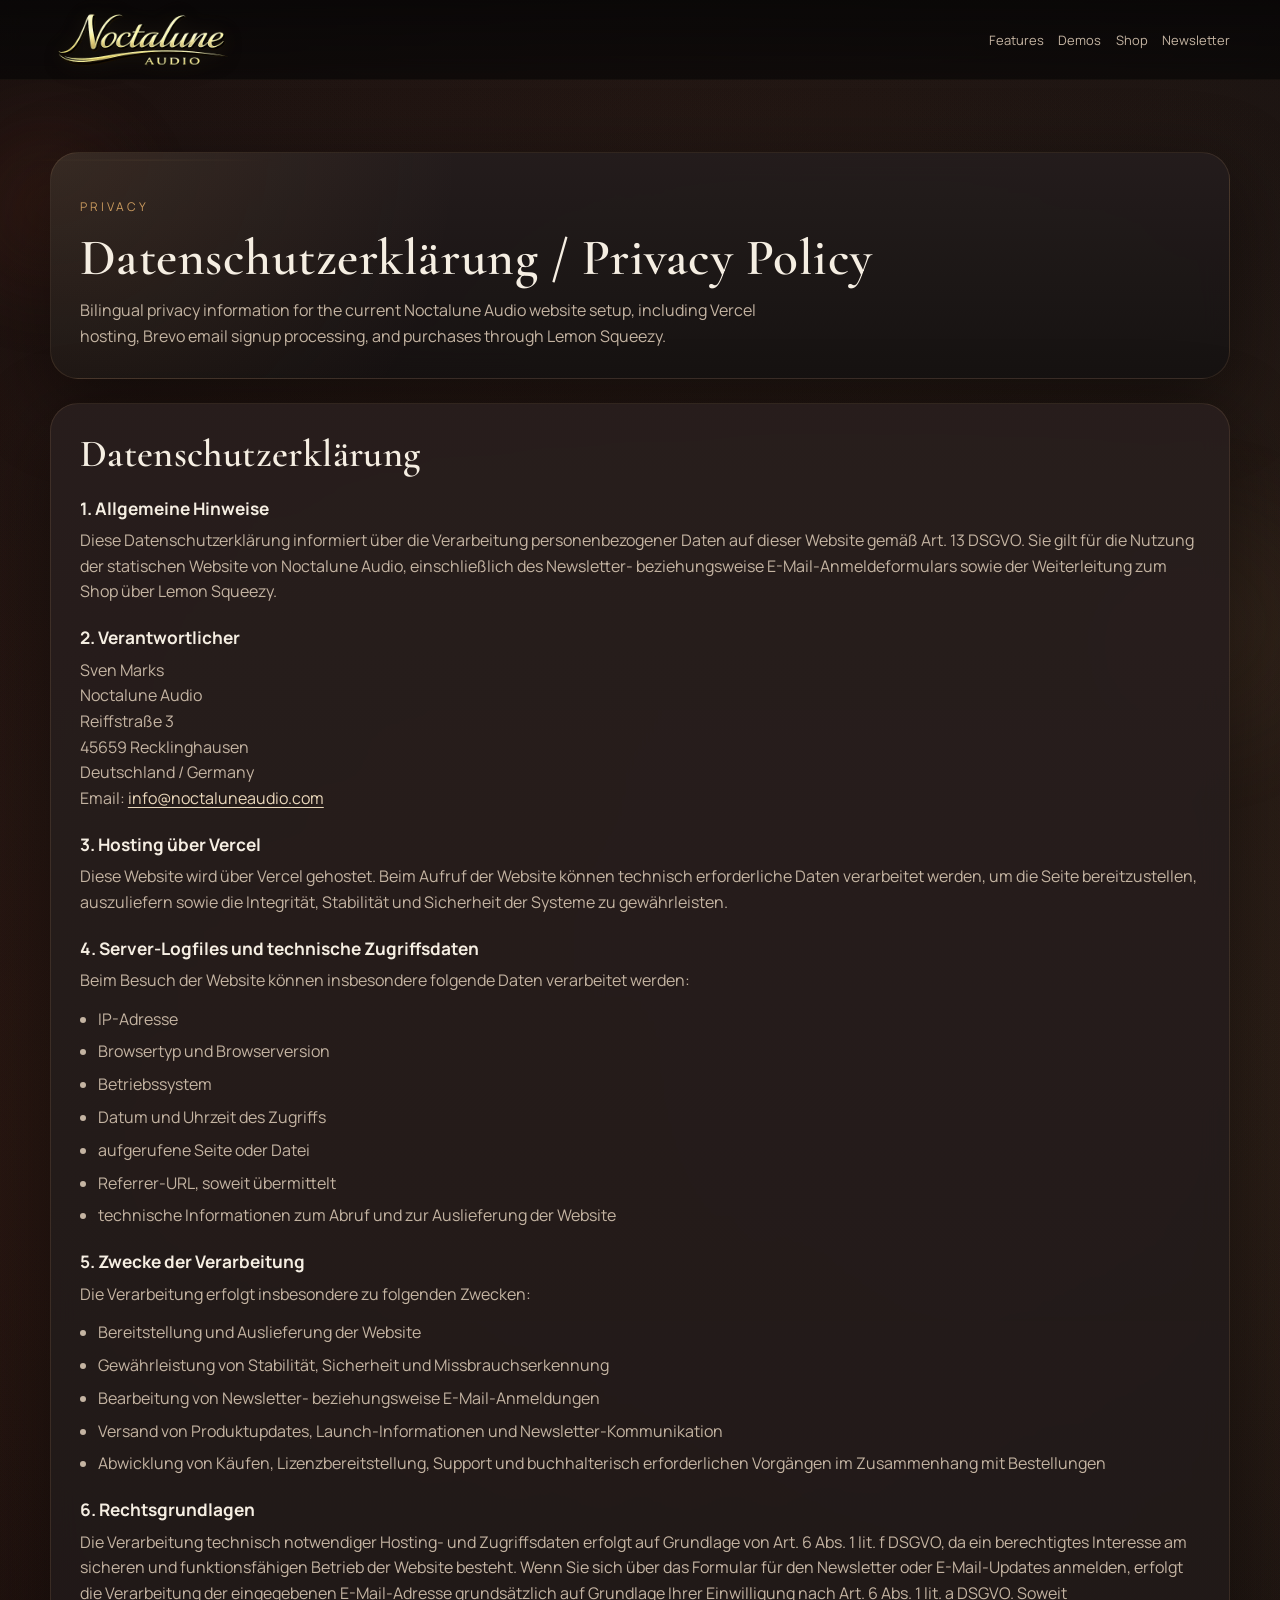
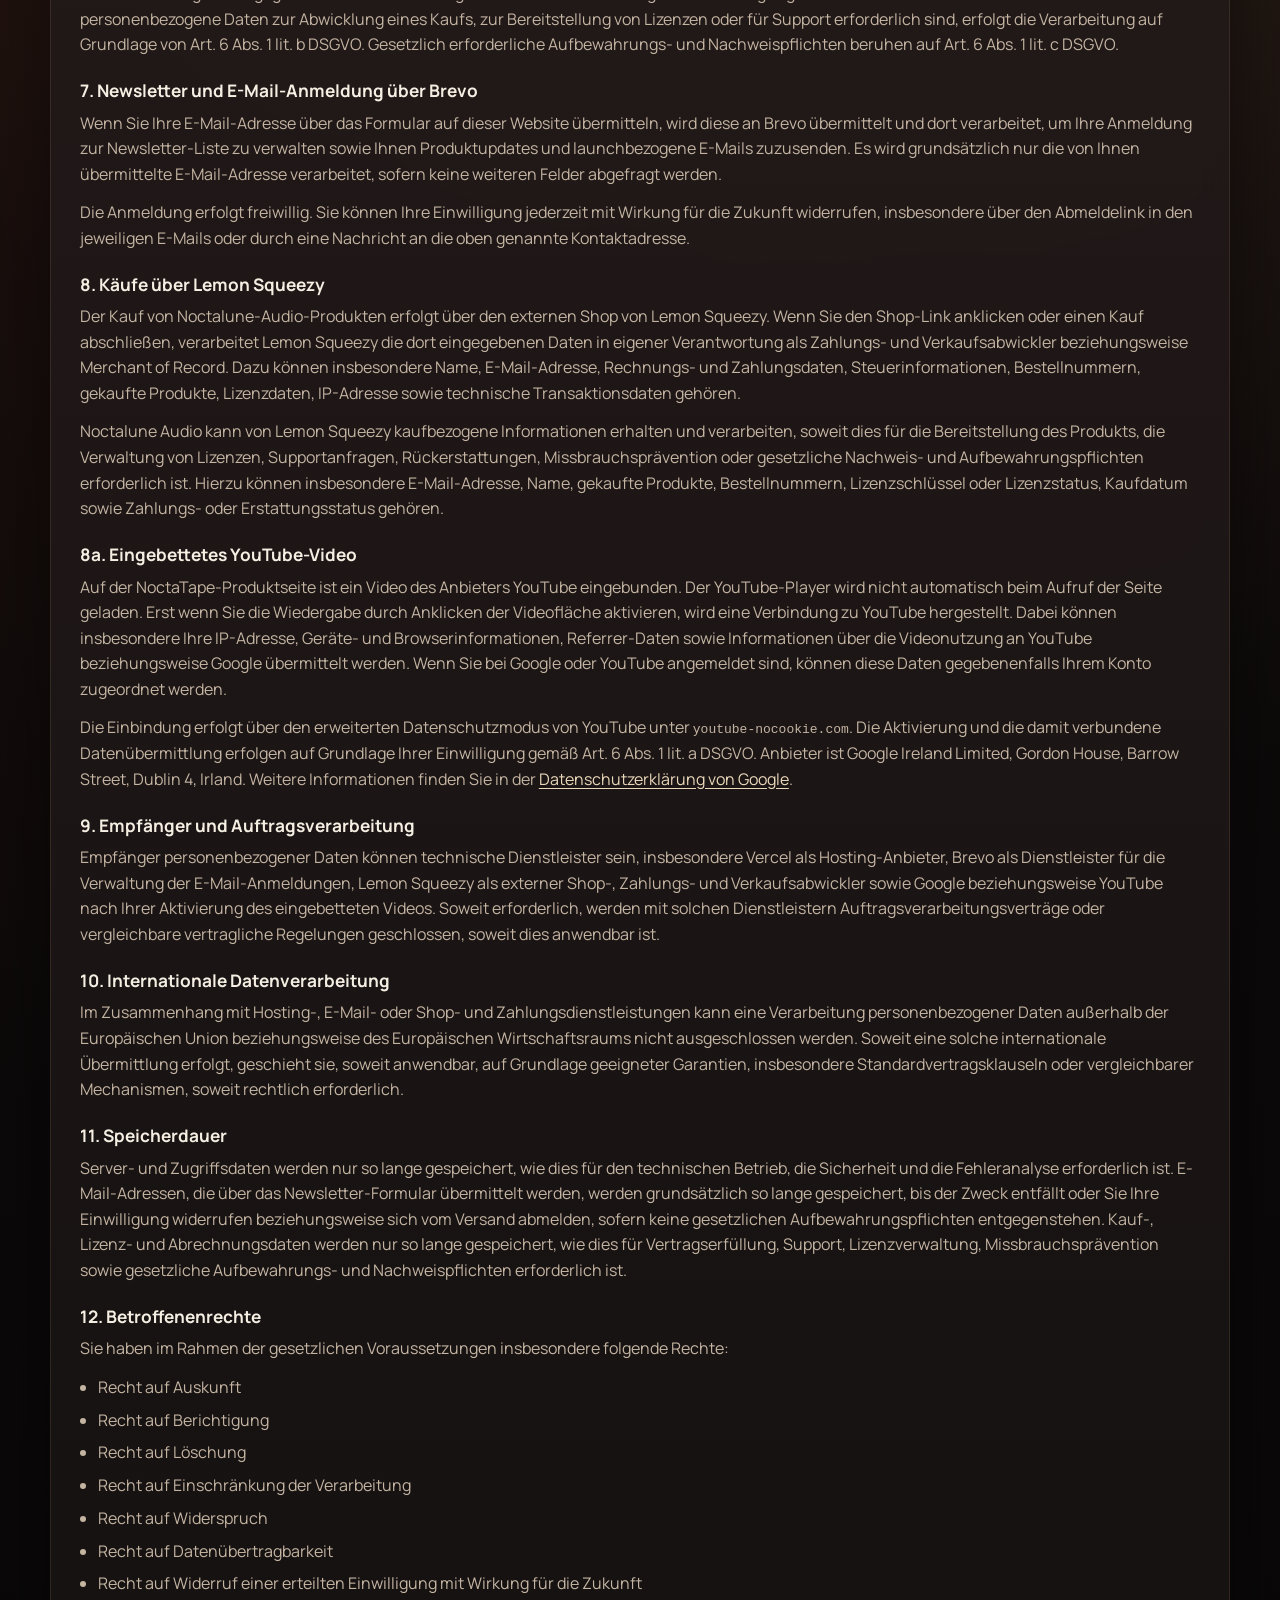
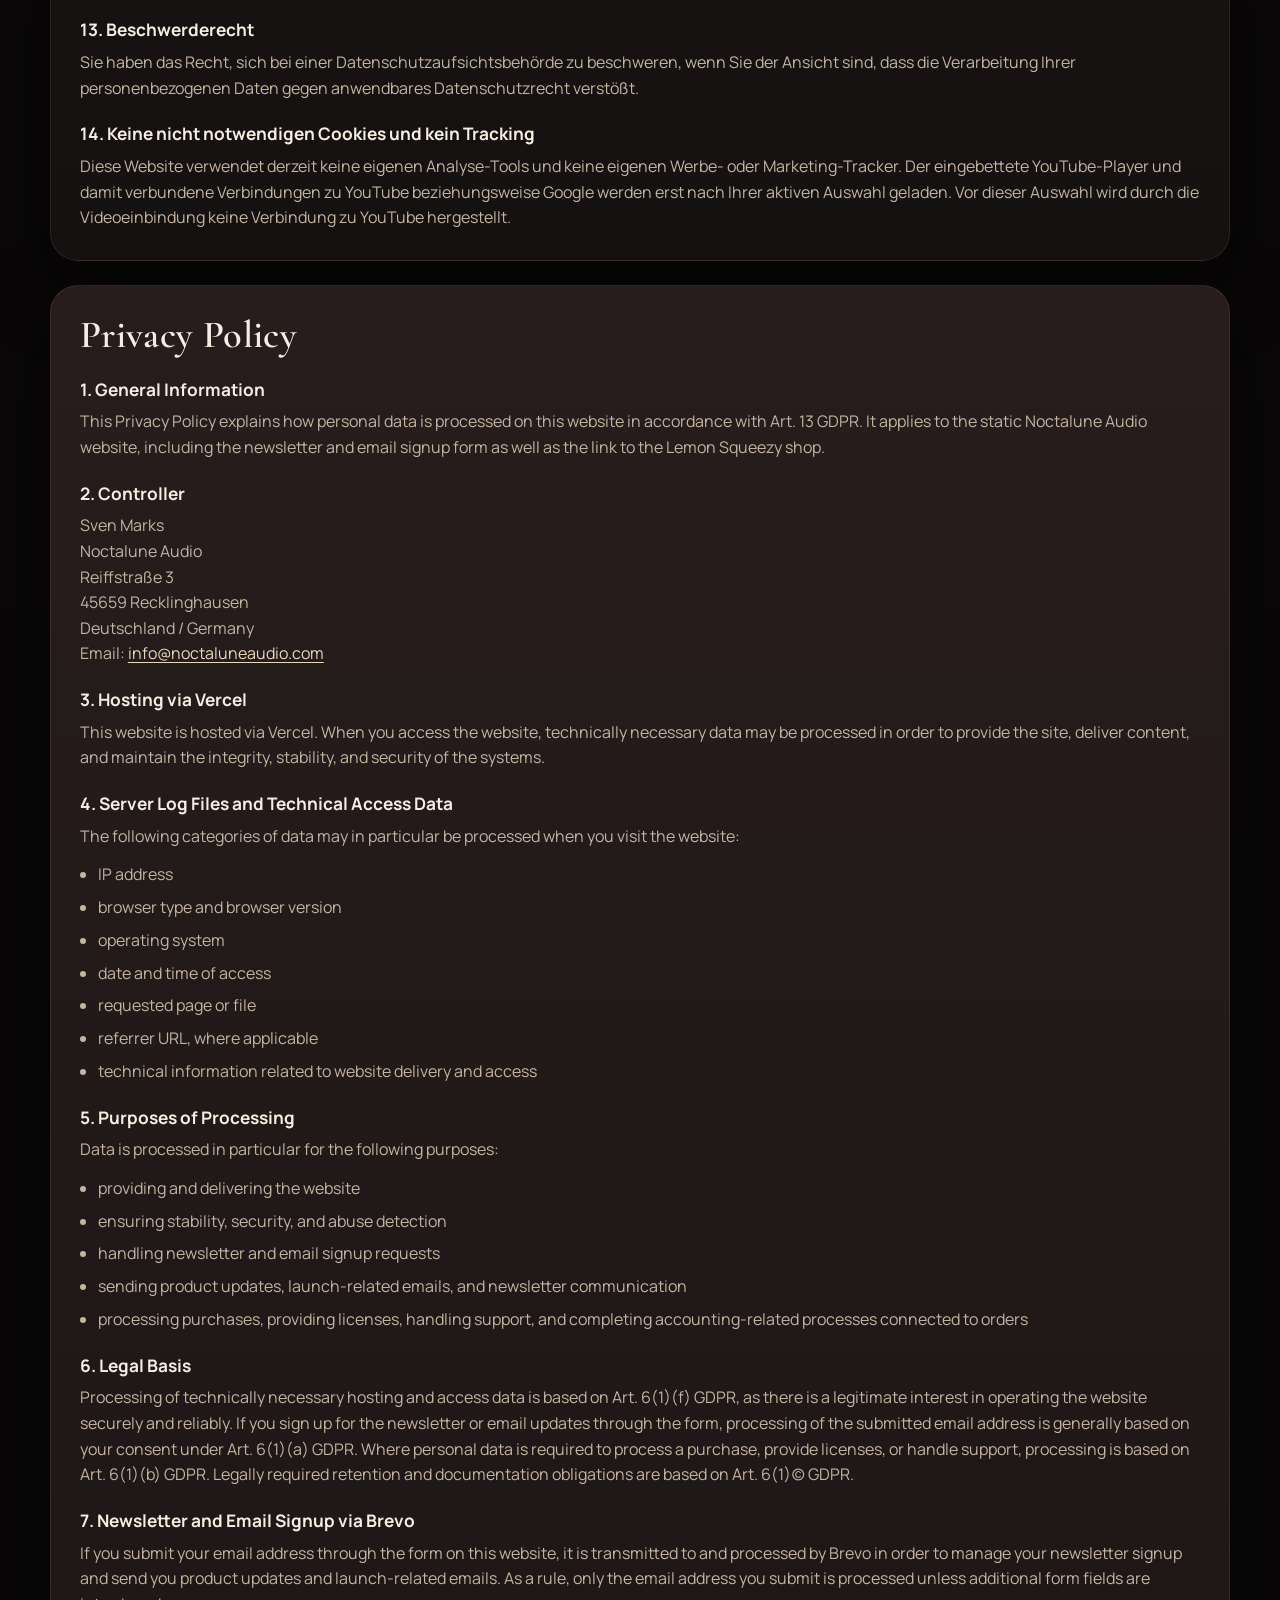
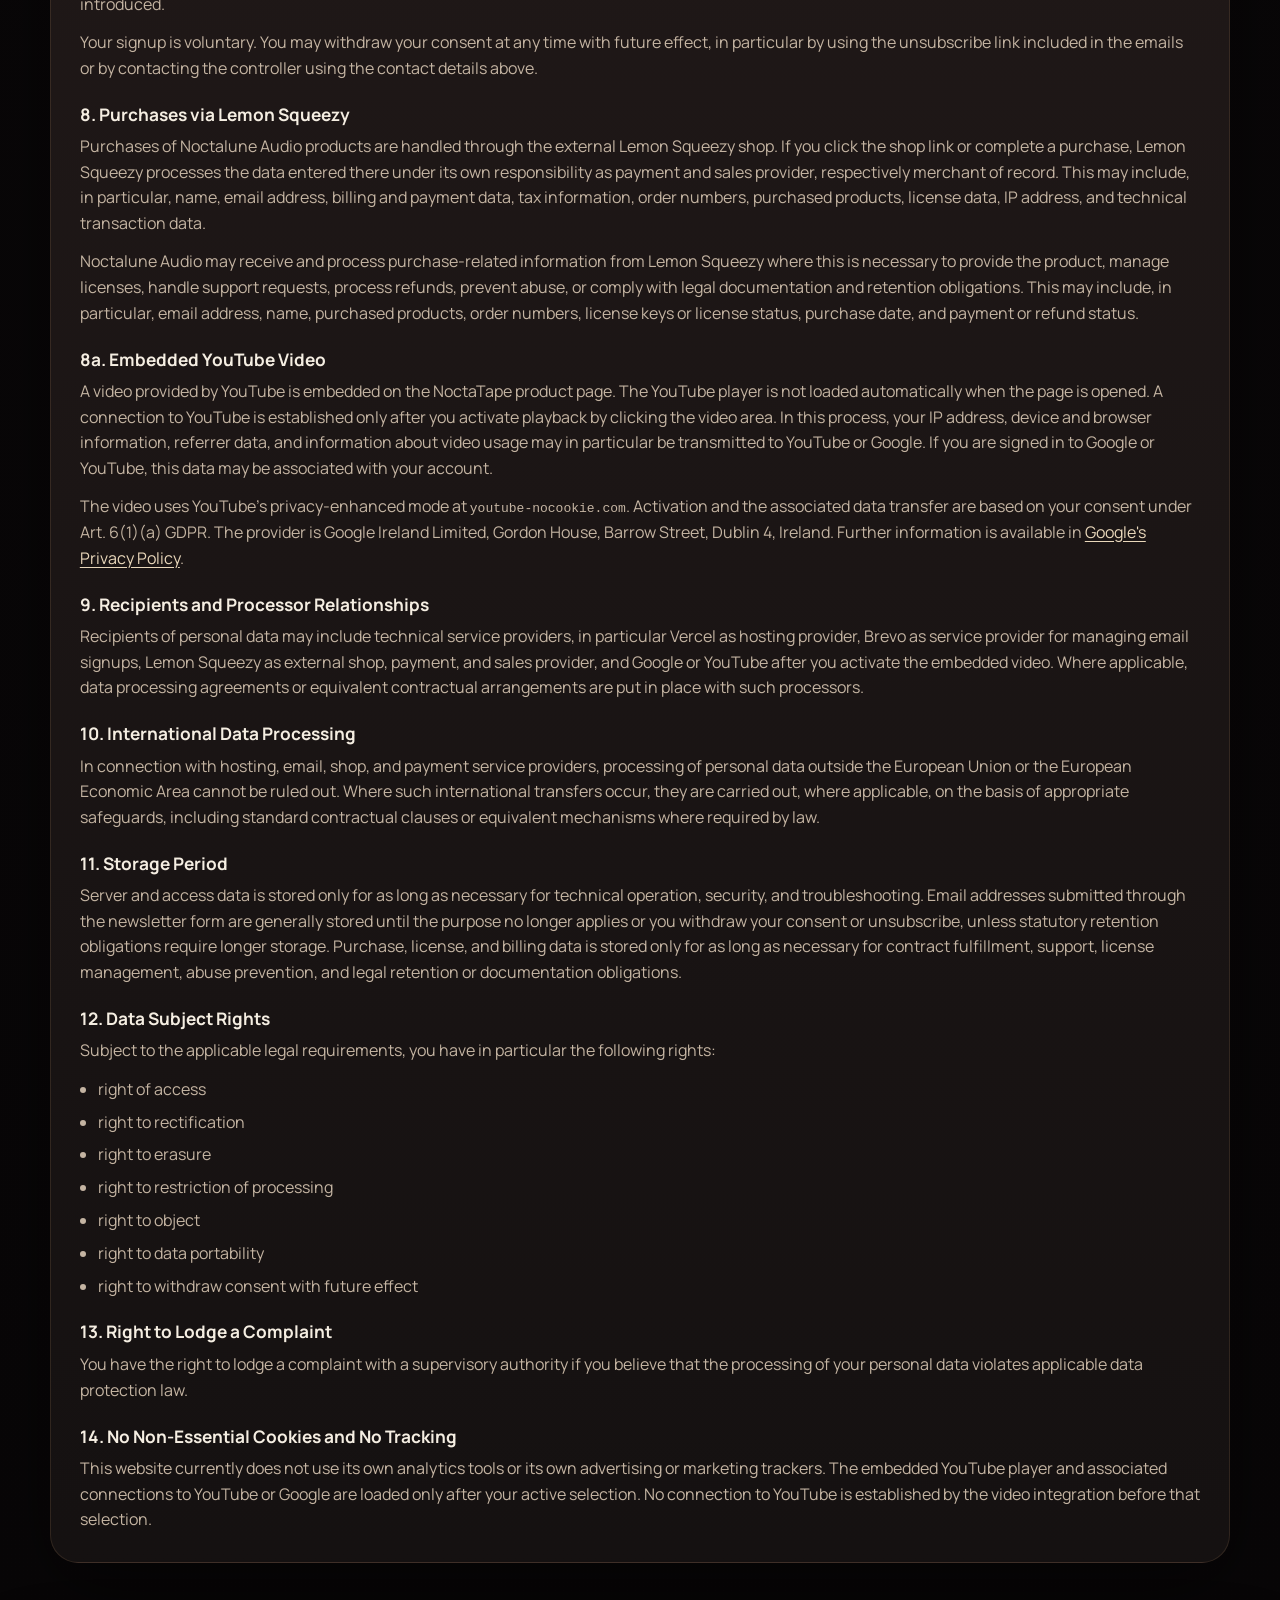
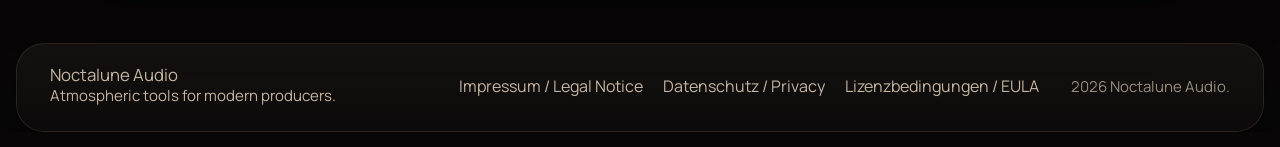
==== commit 99ef4464: "Add files via upload" ====
--- a/datenschutz/index.html
+++ b/datenschutz/index.html
@@ -36,7 +36,7 @@
         <nav class="site-nav" aria-label="Primary navigation">
           <a href="/#features">Features</a>
           <a href="/#demos">Demos</a>
-          <a href="https://noctaluneaudio.lemonsqueezy.com/">Shop</a>
+          <a href="/shop">Shop</a>
           <a href="/#signup">Newsletter</a>
         </nav>
       </div>
@@ -118,9 +118,17 @@
             Noctalune Audio kann von Lemon Squeezy kaufbezogene Informationen erhalten und verarbeiten, soweit dies für die Bereitstellung des Produkts, die Verwaltung von Lizenzen, Supportanfragen, Rückerstattungen, Missbrauchsprävention oder gesetzliche Nachweis- und Aufbewahrungspflichten erforderlich ist. Hierzu können insbesondere E-Mail-Adresse, Name, gekaufte Produkte, Bestellnummern, Lizenzschlüssel oder Lizenzstatus, Kaufdatum sowie Zahlungs- oder Erstattungsstatus gehören.
           </p>
 
+          <h3>8a. Eingebettetes YouTube-Video</h3>
+          <p>
+            Auf der NoctaTape-Produktseite ist ein Video des Anbieters YouTube eingebunden. Der YouTube-Player wird nicht automatisch beim Aufruf der Seite geladen. Erst wenn Sie die Wiedergabe durch Anklicken der Videofläche aktivieren, wird eine Verbindung zu YouTube hergestellt. Dabei können insbesondere Ihre IP-Adresse, Geräte- und Browserinformationen, Referrer-Daten sowie Informationen über die Videonutzung an YouTube beziehungsweise Google übermittelt werden. Wenn Sie bei Google oder YouTube angemeldet sind, können diese Daten gegebenenfalls Ihrem Konto zugeordnet werden.
+          </p>
+          <p>
+            Die Einbindung erfolgt über den erweiterten Datenschutzmodus von YouTube unter <code>youtube-nocookie.com</code>. Die Aktivierung und die damit verbundene Datenübermittlung erfolgen auf Grundlage Ihrer Einwilligung gemäß Art. 6 Abs. 1 lit. a DSGVO. Anbieter ist Google Ireland Limited, Gordon House, Barrow Street, Dublin 4, Irland. Weitere Informationen finden Sie in der <a href="https://policies.google.com/privacy" target="_blank" rel="noopener noreferrer">Datenschutzerklärung von Google</a>.
+          </p>
+
           <h3>9. Empfänger und Auftragsverarbeitung</h3>
           <p>
-            Empfänger personenbezogener Daten können technische Dienstleister sein, insbesondere Vercel als Hosting-Anbieter, Brevo als Dienstleister für die Verwaltung der E-Mail-Anmeldungen sowie Lemon Squeezy als externer Shop-, Zahlungs- und Verkaufsabwickler. Soweit erforderlich, werden mit solchen Dienstleistern Auftragsverarbeitungsverträge oder vergleichbare vertragliche Regelungen geschlossen, soweit dies anwendbar ist.
+            Empfänger personenbezogener Daten können technische Dienstleister sein, insbesondere Vercel als Hosting-Anbieter, Brevo als Dienstleister für die Verwaltung der E-Mail-Anmeldungen, Lemon Squeezy als externer Shop-, Zahlungs- und Verkaufsabwickler sowie Google beziehungsweise YouTube nach Ihrer Aktivierung des eingebetteten Videos. Soweit erforderlich, werden mit solchen Dienstleistern Auftragsverarbeitungsverträge oder vergleichbare vertragliche Regelungen geschlossen, soweit dies anwendbar ist.
           </p>
 
           <h3>10. Internationale Datenverarbeitung</h3>
@@ -152,7 +160,7 @@
 
           <h3>14. Keine nicht notwendigen Cookies und kein Tracking</h3>
           <p>
-            Diese Website verwendet derzeit keine Analyse-Tools, keine Werbe- oder Marketing-Tracker und keine nicht erforderlichen Cookies. Es wird daher kein Cookie-Banner eingesetzt.
+            Diese Website verwendet derzeit keine eigenen Analyse-Tools und keine eigenen Werbe- oder Marketing-Tracker. Der eingebettete YouTube-Player und damit verbundene Verbindungen zu YouTube beziehungsweise Google werden erst nach Ihrer aktiven Auswahl geladen. Vor dieser Auswahl wird durch die Videoeinbindung keine Verbindung zu YouTube hergestellt.
           </p>
         </section>
 
@@ -222,9 +230,17 @@
             Noctalune Audio may receive and process purchase-related information from Lemon Squeezy where this is necessary to provide the product, manage licenses, handle support requests, process refunds, prevent abuse, or comply with legal documentation and retention obligations. This may include, in particular, email address, name, purchased products, order numbers, license keys or license status, purchase date, and payment or refund status.
           </p>
 
+          <h3>8a. Embedded YouTube Video</h3>
+          <p>
+            A video provided by YouTube is embedded on the NoctaTape product page. The YouTube player is not loaded automatically when the page is opened. A connection to YouTube is established only after you activate playback by clicking the video area. In this process, your IP address, device and browser information, referrer data, and information about video usage may in particular be transmitted to YouTube or Google. If you are signed in to Google or YouTube, this data may be associated with your account.
+          </p>
+          <p>
+            The video uses YouTube's privacy-enhanced mode at <code>youtube-nocookie.com</code>. Activation and the associated data transfer are based on your consent under Art. 6(1)(a) GDPR. The provider is Google Ireland Limited, Gordon House, Barrow Street, Dublin 4, Ireland. Further information is available in <a href="https://policies.google.com/privacy" target="_blank" rel="noopener noreferrer">Google's Privacy Policy</a>.
+          </p>
+
           <h3>9. Recipients and Processor Relationships</h3>
           <p>
-            Recipients of personal data may include technical service providers, in particular Vercel as hosting provider, Brevo as service provider for managing email signups, and Lemon Squeezy as external shop, payment, and sales provider. Where applicable, data processing agreements or equivalent contractual arrangements are put in place with such processors.
+            Recipients of personal data may include technical service providers, in particular Vercel as hosting provider, Brevo as service provider for managing email signups, Lemon Squeezy as external shop, payment, and sales provider, and Google or YouTube after you activate the embedded video. Where applicable, data processing agreements or equivalent contractual arrangements are put in place with such processors.
           </p>
 
           <h3>10. International Data Processing</h3>
@@ -256,7 +272,7 @@
 
           <h3>14. No Non-Essential Cookies and No Tracking</h3>
           <p>
-            This website currently does not use analytics tools, advertising or marketing trackers, or non-essential cookies. For that reason, no cookie banner is implemented.
+            This website currently does not use its own analytics tools or its own advertising or marketing trackers. The embedded YouTube player and associated connections to YouTube or Google are loaded only after your active selection. No connection to YouTube is established by the video integration before that selection.
           </p>
         </section>
       </div>
--- a/styles.css
+++ b/styles.css
@@ -622,6 +622,37 @@
   color: var(--muted);
 }
 
+.footer-social {
+  display: inline-flex;
+  align-items: center;
+  gap: 0.8rem;
+  color: var(--muted);
+}
+
+.footer-social a {
+  display: inline-flex;
+  align-items: center;
+  justify-content: center;
+  width: 2.25rem;
+  height: 2.25rem;
+  border-radius: 999px;
+  color: inherit;
+  transition: color 180ms ease, transform 180ms ease, background 180ms ease;
+}
+
+.footer-social a:hover,
+.footer-social a:focus-visible {
+  color: var(--muted-strong);
+  background: rgba(255, 245, 228, 0.04);
+  transform: translateY(-1px);
+}
+
+.footer-social svg {
+  width: 1.15rem;
+  height: 1.15rem;
+  display: block;
+}
+
 .footer-meta {
   color: #988c7e;
 }
@@ -630,8 +661,397 @@
   position: sticky;
 }
 
+.site-nav a[aria-current="page"] {
+  color: var(--muted-strong);
+}
+
+.site-nav a[aria-current="page"]::after {
+  transform: scaleX(1);
+  opacity: 1;
+}
+
 .legal-main {
   padding: 4.5rem 0 5rem;
+}
+
+.shop-main {
+  padding: 3.8rem 0 5rem;
+}
+
+.shop-shell {
+  display: grid;
+  gap: 1.5rem;
+}
+
+.shop-intro {
+  padding: 1.8rem 2rem;
+  border-radius: var(--radius-lg);
+  background:
+    radial-gradient(circle at top left, rgba(194, 143, 85, 0.12), transparent 34%),
+    linear-gradient(180deg, rgba(36, 29, 29, 0.96), rgba(22, 18, 18, 0.96));
+  min-height: 0;
+}
+
+.shop-intro h1 {
+  max-width: none;
+  margin-bottom: 0.8rem;
+  font-size: clamp(2.55rem, 4.6vw, 4.2rem);
+  line-height: 0.98;
+}
+
+.shop-intro .shop-subheadline {
+  max-width: 58rem;
+  margin-top: 0;
+}
+
+.shop-catalog {
+  display: grid;
+  gap: 1.5rem;
+}
+
+.download-grid {
+  display: grid;
+  grid-template-columns: repeat(2, minmax(0, 1fr));
+  gap: 1.5rem;
+}
+
+.download-card {
+  display: grid;
+  align-content: space-between;
+  gap: 1.5rem;
+  min-height: 20rem;
+  padding: 1.7rem;
+  border-radius: var(--radius-lg);
+  background:
+    radial-gradient(circle at top right, rgba(194, 143, 85, 0.12), transparent 34%),
+    linear-gradient(180deg, rgba(40, 30, 29, 0.96), rgba(22, 18, 18, 0.94));
+}
+
+.download-platform {
+  width: fit-content;
+  margin-bottom: 1rem;
+  padding: 0.52rem 0.82rem;
+  border-radius: 999px;
+  color: var(--muted-strong);
+  background: rgba(201, 154, 94, 0.1);
+  border: 1px solid rgba(210, 169, 111, 0.2);
+  font-size: 0.84rem;
+  font-weight: 800;
+  text-transform: uppercase;
+  letter-spacing: 0.12em;
+}
+
+.download-card h2 {
+  max-width: none;
+  font-size: clamp(2.1rem, 3.8vw, 3.2rem);
+}
+
+.download-copy {
+  max-width: 30rem;
+  margin-top: 1rem;
+}
+
+.download-actions {
+  display: flex;
+  flex-wrap: wrap;
+  gap: 0.9rem;
+}
+
+.download-actions .button {
+  min-width: 12rem;
+}
+
+.shop-product-card {
+  display: grid;
+  grid-template-columns: minmax(320px, 1.02fr) minmax(0, 0.9fr);
+  align-items: center;
+  gap: 1.7rem;
+  padding: 1.6rem;
+  border-radius: var(--radius-lg);
+  background:
+    linear-gradient(180deg, rgba(40, 30, 29, 0.96), rgba(22, 18, 18, 0.94));
+}
+
+.shop-product-media {
+  border-radius: var(--radius-md);
+  overflow: hidden;
+  background:
+    linear-gradient(180deg, rgba(54, 39, 33, 0.92), rgba(18, 15, 15, 0.96)),
+    linear-gradient(135deg, rgba(212, 169, 104, 0.08), rgba(255, 255, 255, 0));
+  border: 1px solid rgba(177, 136, 93, 0.14);
+  box-shadow:
+    0 26px 70px rgba(0, 0, 0, 0.45),
+    inset 0 1px 0 rgba(255, 227, 174, 0.06);
+}
+
+.shop-product-image {
+  width: 100%;
+  height: auto;
+  display: block;
+}
+
+.shop-product-copy {
+  width: min(100%, 31rem);
+}
+
+.shop-product-description {
+  max-width: 30rem;
+  font-size: 1rem;
+  margin-top: 0.9rem;
+}
+
+.shop-card-price {
+  margin-top: 1.25rem;
+  color: var(--text);
+  font-family: "Cormorant Garamond", serif;
+  font-size: clamp(2.1rem, 4vw, 3rem);
+  line-height: 0.98;
+}
+
+.shop-card-actions {
+  display: flex;
+  flex-wrap: wrap;
+  gap: 0.9rem;
+  margin-top: 1.25rem;
+}
+
+.shop-hero-card {
+  padding: 2rem;
+  border-radius: var(--radius-lg);
+  background:
+    radial-gradient(circle at top left, rgba(194, 143, 85, 0.12), transparent 34%),
+    linear-gradient(180deg, rgba(36, 29, 29, 0.96), rgba(22, 18, 18, 0.96));
+}
+
+.shop-hero-grid {
+  display: grid;
+  grid-template-columns: minmax(0, 0.92fr) minmax(380px, 1.08fr);
+  align-items: center;
+  gap: 2.4rem;
+}
+
+.shop-copy {
+  width: min(100%, 32rem);
+  margin: 0 auto;
+  align-self: center;
+}
+
+.shop-copy > * {
+  max-width: none;
+}
+
+.shop-subheadline {
+  font-size: 1.06rem;
+  margin-top: 1rem;
+}
+
+.shop-price-block {
+  display: grid;
+  gap: 0.45rem;
+  margin-top: 1.35rem;
+}
+
+.shop-price-row {
+  display: flex;
+  align-items: baseline;
+  flex-wrap: wrap;
+  gap: 0.45rem 0.85rem;
+}
+
+.shop-price {
+  color: var(--text);
+  font-family: "Cormorant Garamond", serif;
+  font-size: clamp(2.35rem, 4vw, 3.4rem);
+  line-height: 0.95;
+}
+
+.shop-price-note {
+  color: var(--muted);
+  font-size: 0.92rem;
+  padding-bottom: 0.2rem;
+}
+
+.shop-discount {
+  width: fit-content;
+  margin-top: 0.45rem;
+  padding: 0.55rem 0.9rem;
+  border-radius: 999px;
+  color: var(--muted-strong);
+  background: rgba(201, 154, 94, 0.1);
+  border: 1px solid rgba(210, 169, 111, 0.2);
+  font-size: 0.92rem;
+}
+
+.shop-discount strong {
+  color: var(--text);
+}
+
+.shop-actions {
+  display: flex;
+  flex-wrap: wrap;
+  gap: 1rem;
+  margin-top: 1.5rem;
+  align-items: center;
+}
+
+.shop-checkout-note {
+  margin-top: 0.95rem;
+  font-size: 0.94rem;
+  color: #d0bea8;
+}
+
+.shop-visual {
+  transform: none;
+  width: min(100%, 42rem);
+  margin: 0 auto;
+  align-self: center;
+}
+
+.shop-section {
+  padding-top: 1rem;
+  padding-bottom: 1rem;
+}
+
+.preset-showcase__panel {
+  display: grid;
+  grid-template-columns: minmax(0, 1fr) minmax(260px, 360px);
+  align-items: center;
+  gap: clamp(2rem, 6vw, 5rem);
+  padding: clamp(1.5rem, 4vw, 3rem);
+  border-radius: var(--radius-lg);
+  background:
+    radial-gradient(circle at 14% 20%, rgba(194, 143, 85, 0.14), transparent 36%),
+    linear-gradient(180deg, rgba(36, 29, 29, 0.96), rgba(18, 15, 15, 0.98));
+}
+
+.preset-showcase__copy h2 {
+  max-width: 11ch;
+  margin-bottom: 1rem;
+}
+
+.preset-showcase__copy > p:not(.eyebrow) {
+  max-width: 48ch;
+}
+
+.preset-showcase__link {
+  margin-top: 1.5rem;
+}
+
+.youtube-short {
+  width: min(100%, 360px);
+  margin: 0 auto;
+}
+
+.youtube-facade {
+  position: relative;
+  aspect-ratio: 9 / 16;
+  overflow: hidden;
+  border: 1px solid rgba(198, 156, 103, 0.22);
+  border-radius: var(--radius-md);
+  background:
+    linear-gradient(180deg, rgba(8, 6, 7, 0.18), rgba(8, 6, 7, 0.88)),
+    url("/Screenshot.png") center / cover no-repeat,
+    #100d0d;
+  box-shadow:
+    0 28px 70px rgba(0, 0, 0, 0.48),
+    inset 0 1px 0 rgba(255, 227, 174, 0.08);
+}
+
+.youtube-facade::after {
+  content: "";
+  position: absolute;
+  inset: 0;
+  pointer-events: none;
+  background: radial-gradient(circle at 50% 42%, rgba(202, 154, 94, 0.2), transparent 34%);
+}
+
+.youtube-facade.is-loaded::after {
+  display: none;
+}
+
+.youtube-facade__button {
+  position: relative;
+  z-index: 1;
+  display: flex;
+  width: 100%;
+  height: 100%;
+  padding: 2rem 1.25rem;
+  align-items: center;
+  justify-content: center;
+  flex-direction: column;
+  gap: 0.75rem;
+  border: 0;
+  background: transparent;
+  color: var(--text);
+  text-align: center;
+  cursor: pointer;
+}
+
+.youtube-facade__play {
+  display: grid;
+  place-items: center;
+  width: 4rem;
+  height: 4rem;
+  border: 1px solid rgba(255, 234, 198, 0.34);
+  border-radius: 50%;
+  background: linear-gradient(145deg, var(--accent-strong), #9f6044);
+  color: #160f0d;
+  box-shadow: 0 14px 38px rgba(0, 0, 0, 0.42);
+  transition: transform 180ms ease, box-shadow 180ms ease;
+}
+
+.youtube-facade__button:hover .youtube-facade__play,
+.youtube-facade__button:focus-visible .youtube-facade__play {
+  transform: scale(1.06);
+  box-shadow: 0 18px 46px rgba(0, 0, 0, 0.52);
+}
+
+.youtube-facade__button:focus-visible {
+  outline: 2px solid var(--accent-strong);
+  outline-offset: -5px;
+}
+
+.youtube-facade__title {
+  font-family: "Cormorant Garamond", serif;
+  font-size: 1.65rem;
+  font-weight: 600;
+  line-height: 1.1;
+}
+
+.youtube-facade__note {
+  color: var(--muted);
+  font-size: 0.78rem;
+}
+
+.youtube-facade iframe {
+  position: absolute;
+  inset: 0;
+  z-index: 2;
+  width: 100%;
+  height: 100%;
+  border: 0;
+}
+
+.shop-get-grid {
+  grid-template-columns: repeat(3, minmax(0, 1fr));
+}
+
+.shop-spec-grid {
+  grid-template-columns: repeat(2, minmax(0, 1fr));
+}
+
+.shop-summary-panel {
+  margin-top: 0.5rem;
+}
+
+.shop-summary-actions {
+  display: flex;
+  flex-direction: column;
+  gap: 0.9rem;
+}
+
+.shop-summary-actions .button {
+  width: 100%;
 }
 
 .legal-shell {
@@ -753,6 +1173,9 @@
     grid-template-columns: repeat(2, minmax(0, 1fr));
   }
 
+  .shop-product-card,
+  .shop-hero-grid,
+  .preset-showcase__panel,
   .hero-grid,
   .story-grid,
   .signup-panel,
@@ -760,6 +1183,10 @@
     grid-template-columns: 1fr;
   }
 
+  .download-grid {
+    grid-template-columns: 1fr;
+  }
+
   .hero-grid {
     gap: 1.35rem;
   }
@@ -771,6 +1198,34 @@
   .hero-visual {
     width: min(100%, 38rem);
     margin: 0 auto;
+  }
+
+  .shop-visual {
+    width: min(100%, 38rem);
+    margin: 0 auto;
+  }
+
+  .shop-product-copy {
+    width: 100%;
+  }
+
+  .shop-get-grid {
+    grid-template-columns: 1fr;
+  }
+
+  .preset-showcase__copy {
+    text-align: center;
+  }
+
+  .preset-showcase__copy h2,
+  .preset-showcase__copy > p:not(.eyebrow) {
+    max-width: 34rem;
+    margin-left: auto;
+    margin-right: auto;
+  }
+
+  .shop-spec-grid {
+    grid-template-columns: 1fr;
   }
 
   .footer-inner {
@@ -834,6 +1289,25 @@
     margin: 0 auto;
   }
 
+  .shop-main {
+    padding: 3rem 0 3.4rem;
+  }
+
+  .shop-hero-card {
+    padding: 1.2rem;
+  }
+
+  .shop-intro,
+  .shop-product-card,
+  .download-card {
+    padding: 1.2rem;
+  }
+
+  .shop-intro h1 {
+    font-size: clamp(2rem, 8vw, 3rem);
+    line-height: 0.95;
+  }
+
   .hero {
     padding-top: 0.35rem;
   }
@@ -917,6 +1391,42 @@
     margin-top: 0.18rem;
   }
 
+  .shop-actions {
+    display: contents;
+  }
+
+  .shop-card-actions {
+    display: grid;
+    gap: 0.75rem;
+    margin-top: 1rem;
+  }
+
+  .shop-card-actions .button {
+    width: 100%;
+  }
+
+  .download-actions .button {
+    width: 100%;
+  }
+
+  .shop-actions .button-primary,
+  .shop-actions .button-secondary {
+    width: 100%;
+    min-height: 3.1rem;
+  }
+
+  .shop-actions .button-primary {
+    margin-top: 0.55rem;
+  }
+
+  .shop-actions .button-secondary {
+    margin-top: 0.18rem;
+  }
+
+  .shop-checkout-note {
+    margin-top: 0.7rem;
+  }
+
   .plugin-stage {
     padding: 0.5rem;
     border-radius: 24px;
@@ -929,7 +1439,8 @@
   .feature-card,
   .demo-card,
   .story-panel,
-  .signup-panel {
+  .signup-panel,
+  .shop-hero-card {
     padding: 1.2rem;
   }
 
@@ -1048,6 +1559,28 @@
     flex-wrap: wrap;
     gap: 0.6rem 0.9rem;
   }
+
+  .footer-social {
+    gap: 0.55rem;
+  }
+
+  .shop-main {
+    padding: 2.6rem 0 3rem;
+  }
+
+  .shop-price {
+    font-size: clamp(2rem, 10vw, 2.55rem);
+  }
+
+  .shop-card-price {
+    font-size: clamp(1.9rem, 9vw, 2.35rem);
+  }
+
+  .shop-subheadline,
+  .shop-checkout-note,
+  .shop-discount {
+    font-size: 0.88rem;
+  }
 }
 
 @media (prefers-reduced-motion: reduce) {
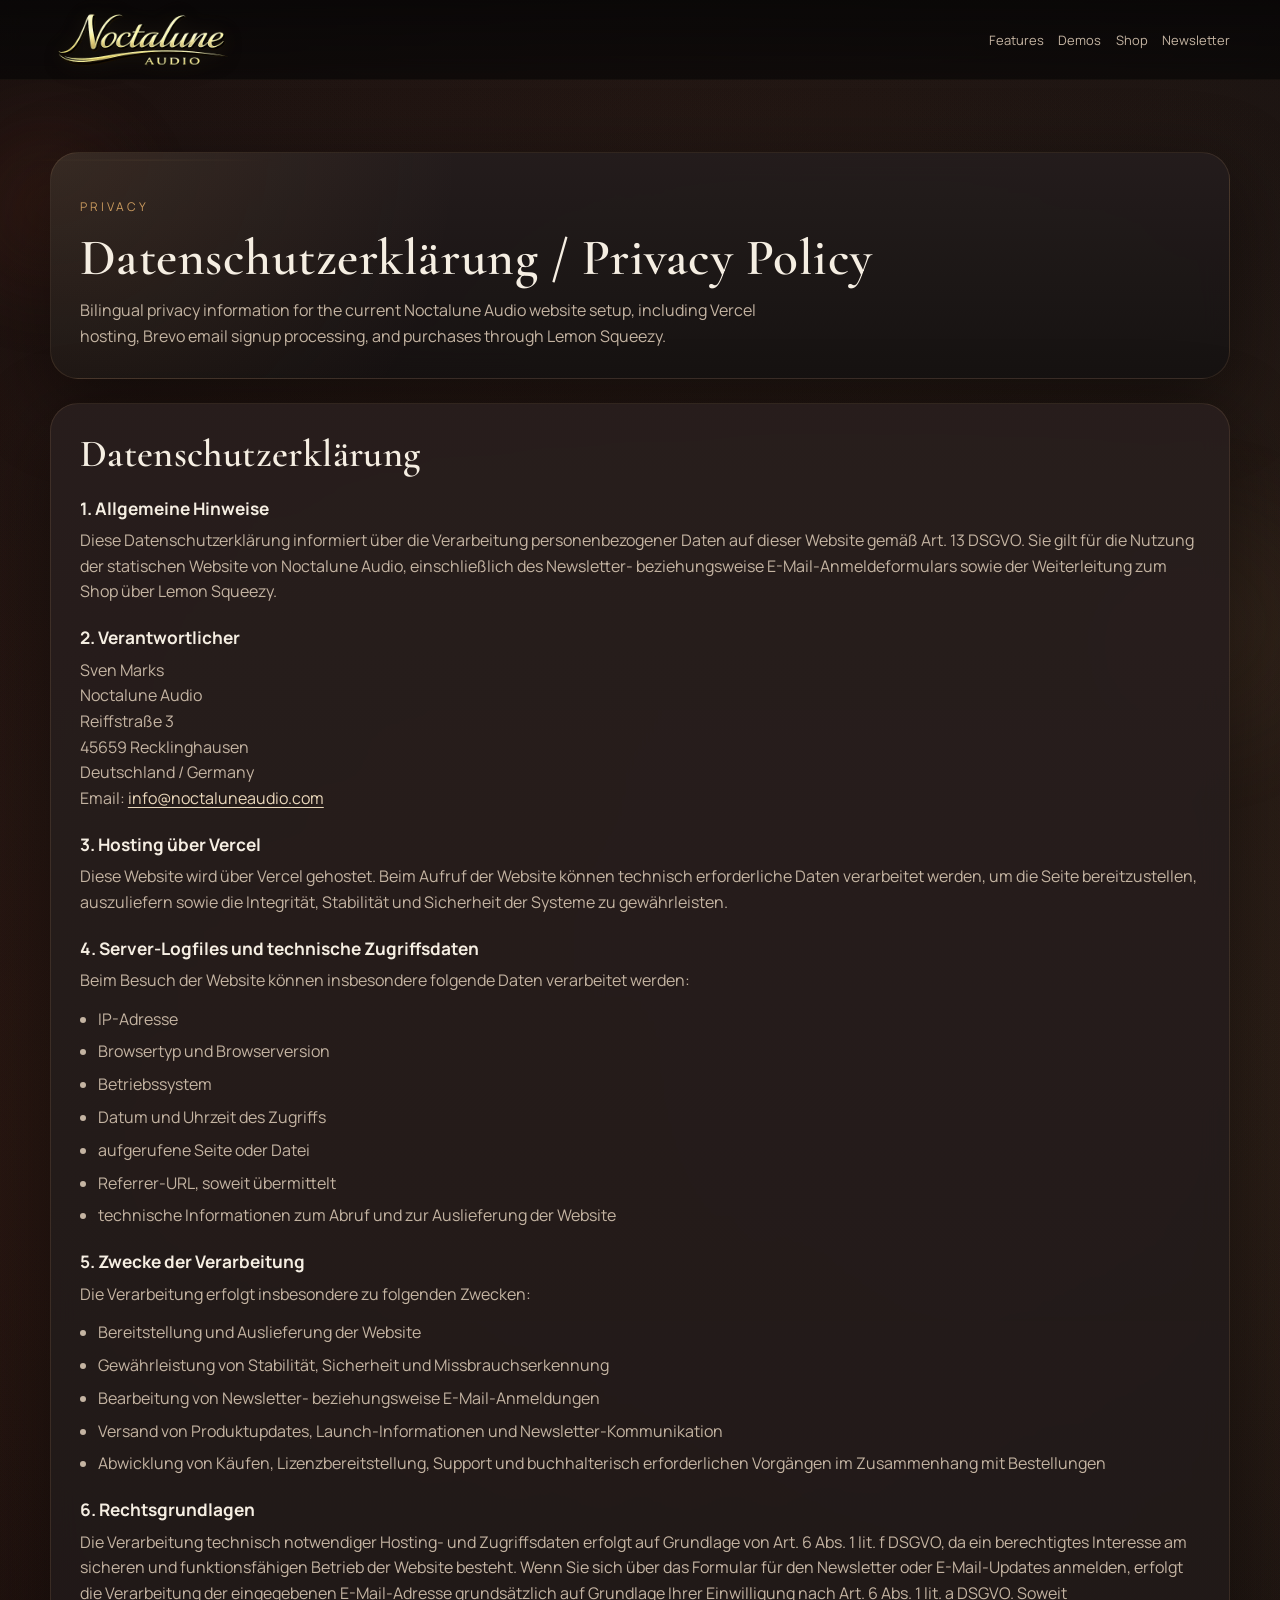
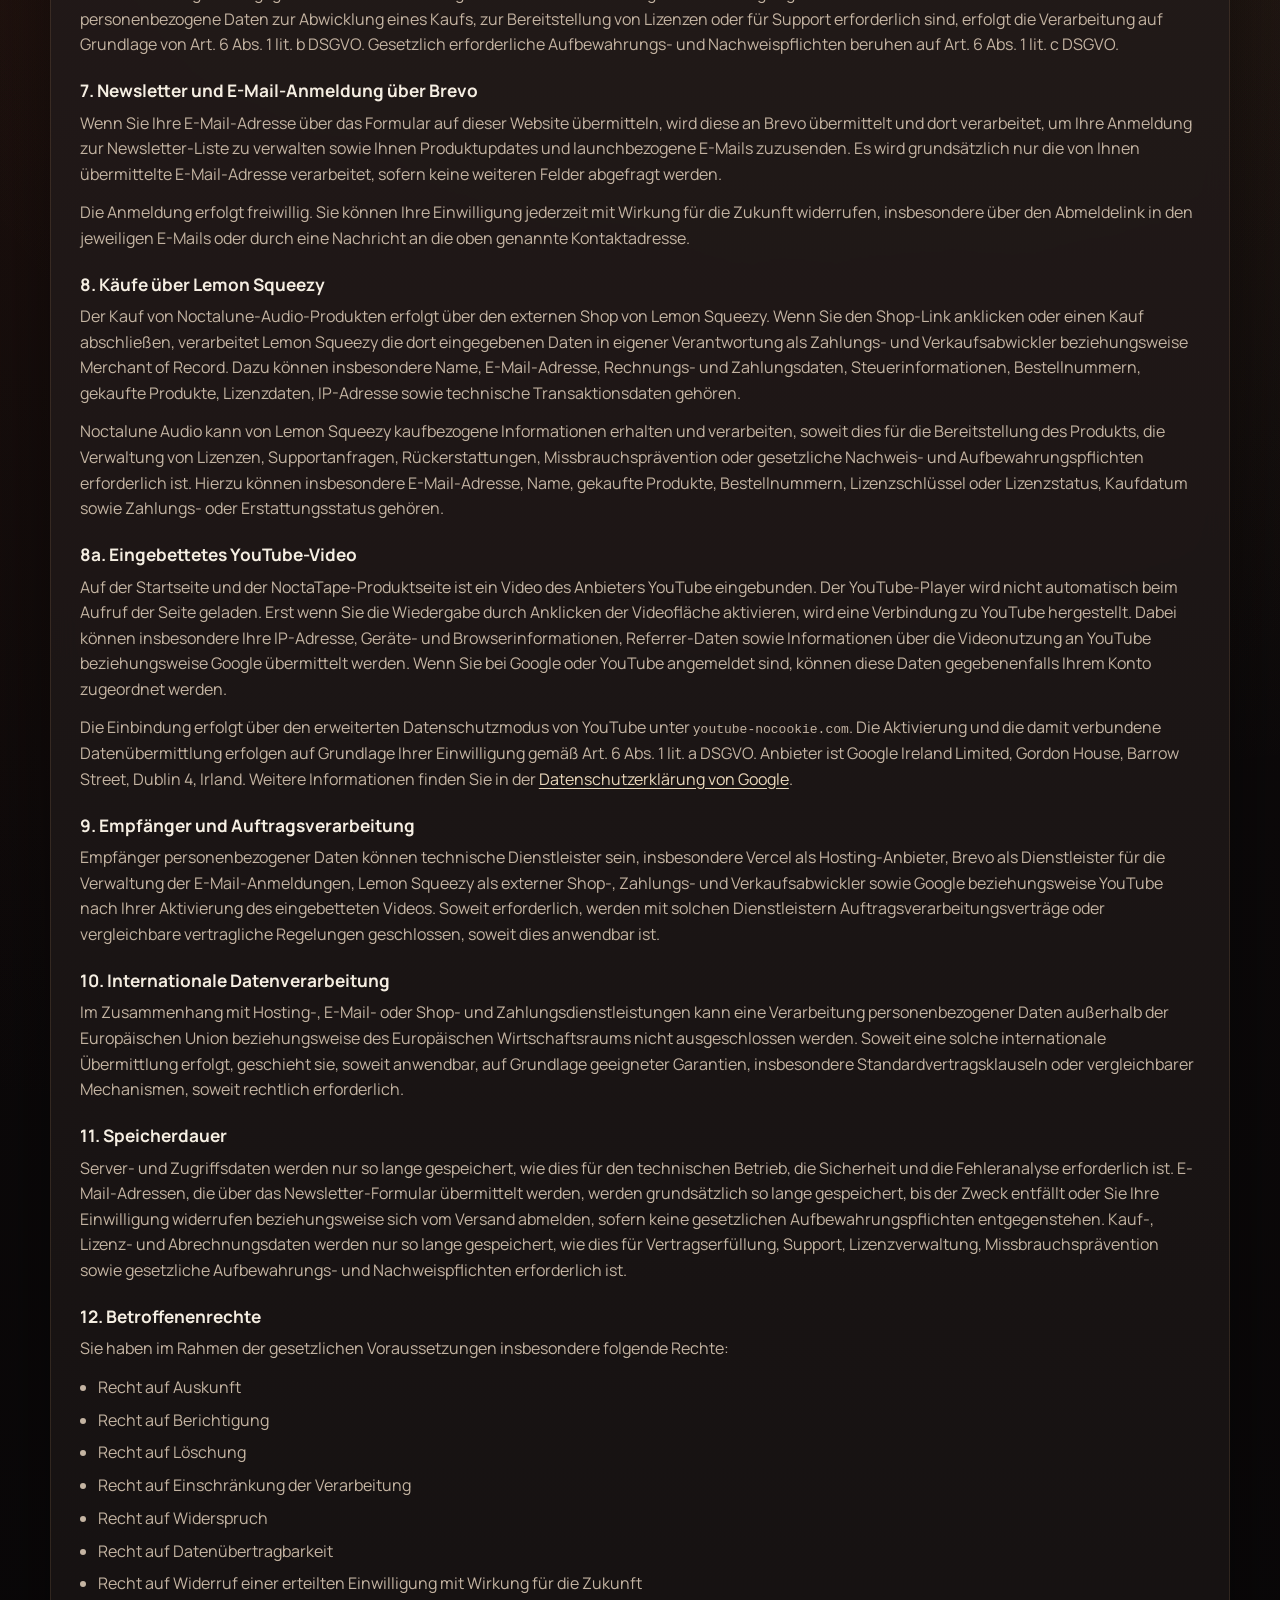
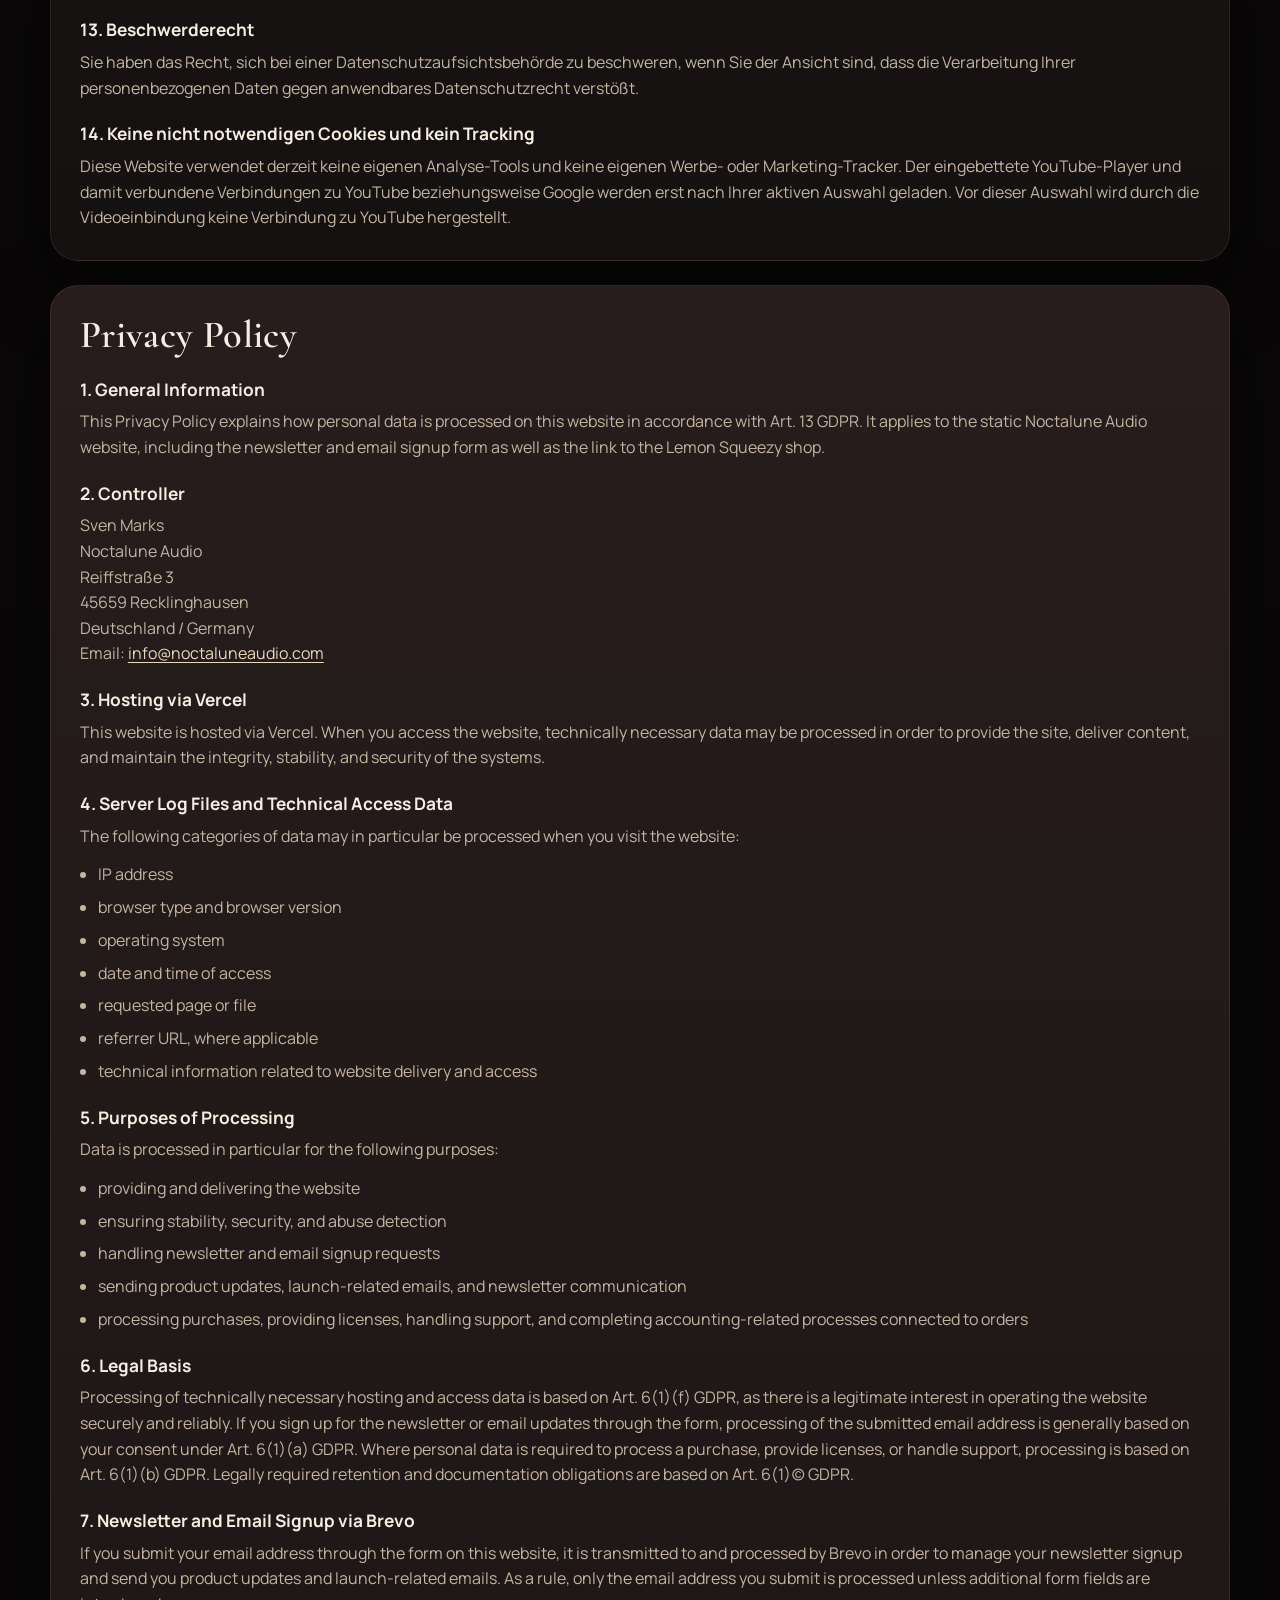
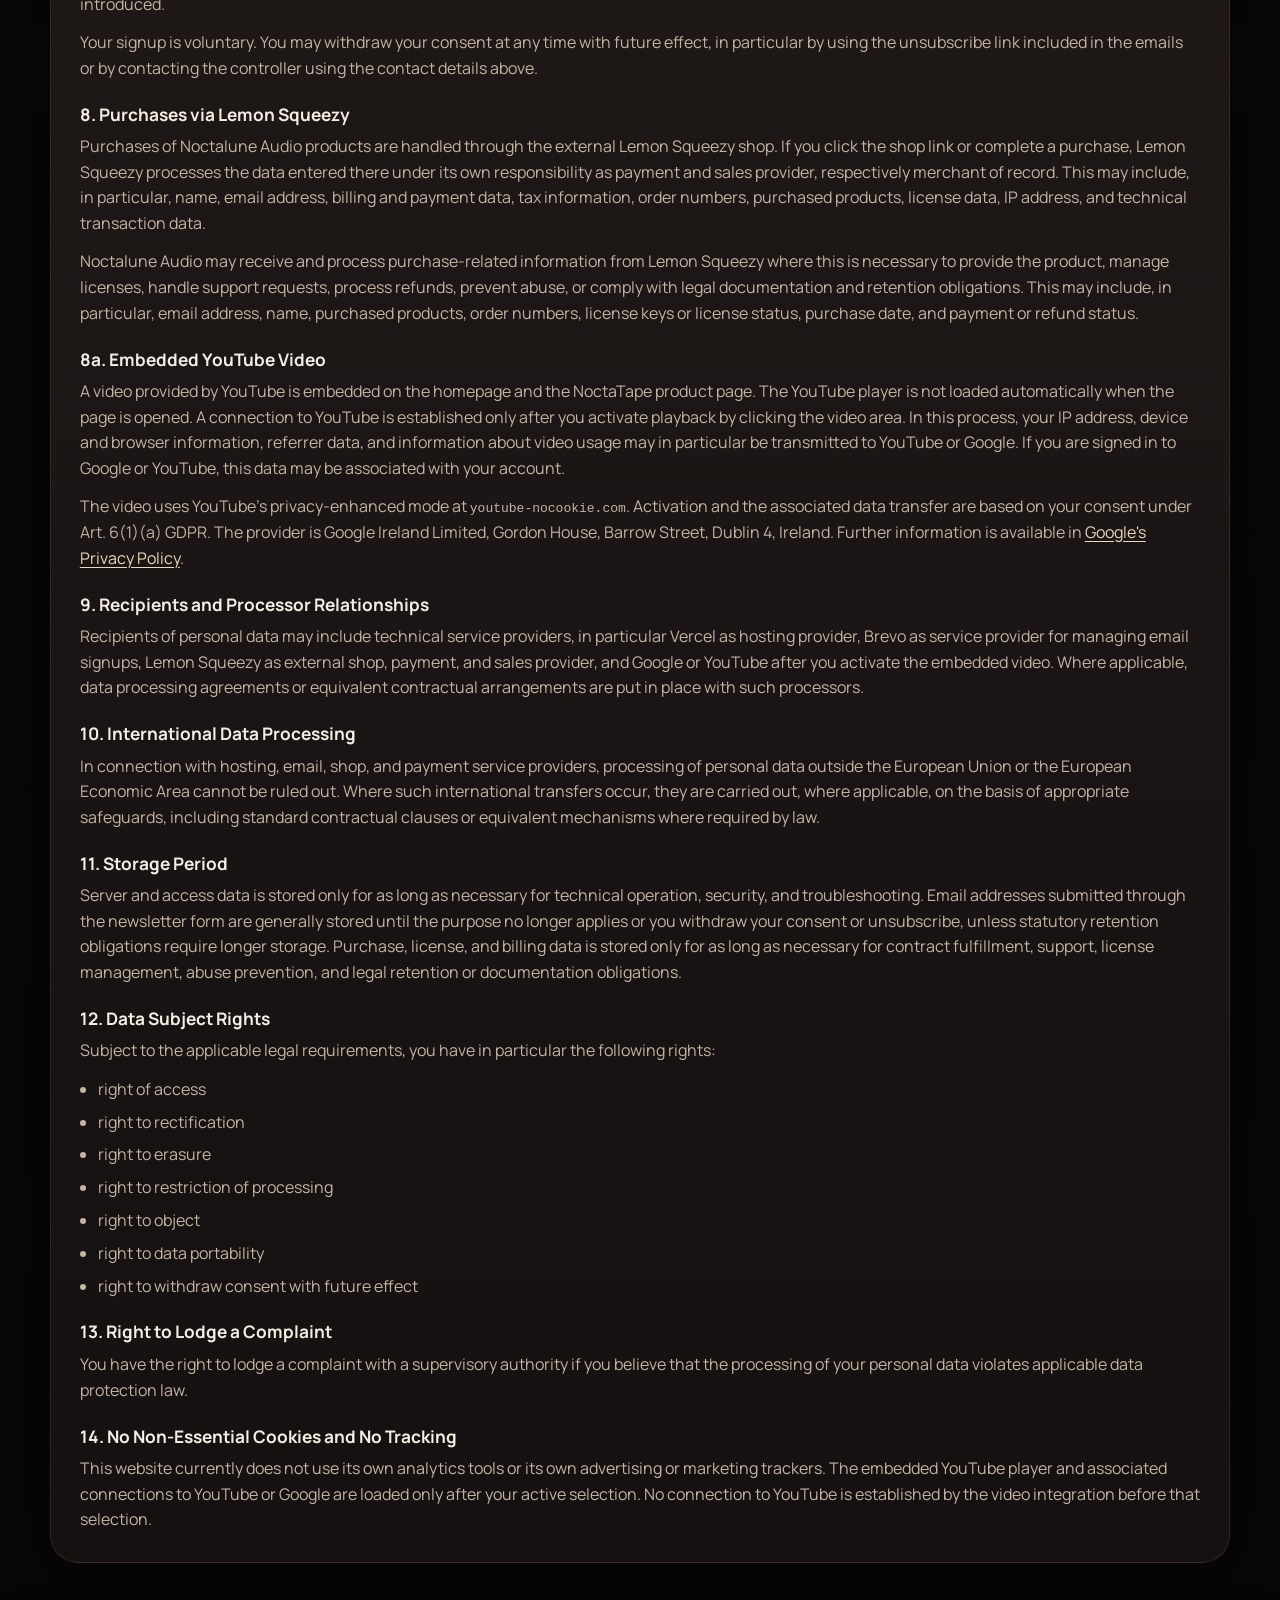
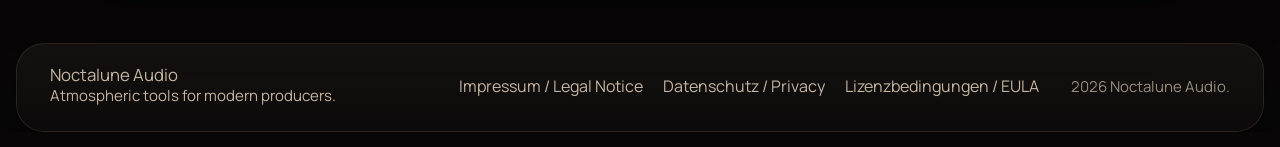
==== commit d0215a6e: "Add compact preset tour teaser to homepage" ====
--- a/datenschutz/index.html
+++ b/datenschutz/index.html
@@ -120,7 +120,7 @@
 
           <h3>8a. Eingebettetes YouTube-Video</h3>
           <p>
-            Auf der NoctaTape-Produktseite ist ein Video des Anbieters YouTube eingebunden. Der YouTube-Player wird nicht automatisch beim Aufruf der Seite geladen. Erst wenn Sie die Wiedergabe durch Anklicken der Videofläche aktivieren, wird eine Verbindung zu YouTube hergestellt. Dabei können insbesondere Ihre IP-Adresse, Geräte- und Browserinformationen, Referrer-Daten sowie Informationen über die Videonutzung an YouTube beziehungsweise Google übermittelt werden. Wenn Sie bei Google oder YouTube angemeldet sind, können diese Daten gegebenenfalls Ihrem Konto zugeordnet werden.
+            Auf der Startseite und der NoctaTape-Produktseite ist ein Video des Anbieters YouTube eingebunden. Der YouTube-Player wird nicht automatisch beim Aufruf der Seite geladen. Erst wenn Sie die Wiedergabe durch Anklicken der Videofläche aktivieren, wird eine Verbindung zu YouTube hergestellt. Dabei können insbesondere Ihre IP-Adresse, Geräte- und Browserinformationen, Referrer-Daten sowie Informationen über die Videonutzung an YouTube beziehungsweise Google übermittelt werden. Wenn Sie bei Google oder YouTube angemeldet sind, können diese Daten gegebenenfalls Ihrem Konto zugeordnet werden.
           </p>
           <p>
             Die Einbindung erfolgt über den erweiterten Datenschutzmodus von YouTube unter <code>youtube-nocookie.com</code>. Die Aktivierung und die damit verbundene Datenübermittlung erfolgen auf Grundlage Ihrer Einwilligung gemäß Art. 6 Abs. 1 lit. a DSGVO. Anbieter ist Google Ireland Limited, Gordon House, Barrow Street, Dublin 4, Irland. Weitere Informationen finden Sie in der <a href="https://policies.google.com/privacy" target="_blank" rel="noopener noreferrer">Datenschutzerklärung von Google</a>.
@@ -232,7 +232,7 @@
 
           <h3>8a. Embedded YouTube Video</h3>
           <p>
-            A video provided by YouTube is embedded on the NoctaTape product page. The YouTube player is not loaded automatically when the page is opened. A connection to YouTube is established only after you activate playback by clicking the video area. In this process, your IP address, device and browser information, referrer data, and information about video usage may in particular be transmitted to YouTube or Google. If you are signed in to Google or YouTube, this data may be associated with your account.
+            A video provided by YouTube is embedded on the homepage and the NoctaTape product page. The YouTube player is not loaded automatically when the page is opened. A connection to YouTube is established only after you activate playback by clicking the video area. In this process, your IP address, device and browser information, referrer data, and information about video usage may in particular be transmitted to YouTube or Google. If you are signed in to Google or YouTube, this data may be associated with your account.
           </p>
           <p>
             The video uses YouTube's privacy-enhanced mode at <code>youtube-nocookie.com</code>. Activation and the associated data transfer are based on your consent under Art. 6(1)(a) GDPR. The provider is Google Ireland Limited, Gordon House, Barrow Street, Dublin 4, Ireland. Further information is available in <a href="https://policies.google.com/privacy" target="_blank" rel="noopener noreferrer">Google's Privacy Policy</a>.
--- a/styles.css
+++ b/styles.css
@@ -948,21 +948,28 @@
   overflow: hidden;
   border: 1px solid rgba(198, 156, 103, 0.22);
   border-radius: var(--radius-md);
-  background:
-    linear-gradient(180deg, rgba(8, 6, 7, 0.18), rgba(8, 6, 7, 0.88)),
-    url("/Screenshot.png") center / cover no-repeat,
-    #100d0d;
+  background: #100d0d;
   box-shadow:
     0 28px 70px rgba(0, 0, 0, 0.48),
     inset 0 1px 0 rgba(255, 227, 174, 0.08);
 }
 
+.youtube-facade__thumbnail {
+  position: absolute;
+  inset: 0;
+  display: block;
+  width: 100%;
+  height: 100%;
+  object-fit: cover;
+  object-position: center;
+}
+
 .youtube-facade::after {
   content: "";
   position: absolute;
-  inset: 0;
+  inset: 50% 0 0;
   pointer-events: none;
-  background: radial-gradient(circle at 50% 42%, rgba(202, 154, 94, 0.2), transparent 34%);
+  background: linear-gradient(transparent, rgba(0, 0, 0, 0.7));
 }
 
 .youtube-facade.is-loaded::after {
@@ -975,27 +982,22 @@
   display: flex;
   width: 100%;
   height: 100%;
-  padding: 2rem 1.25rem;
+  padding: 1.25rem;
   align-items: center;
   justify-content: center;
-  flex-direction: column;
-  gap: 0.75rem;
   border: 0;
   background: transparent;
-  color: var(--text);
-  text-align: center;
+  color: #fff;
   cursor: pointer;
 }
 
 .youtube-facade__play {
   display: grid;
   place-items: center;
-  width: 4rem;
-  height: 4rem;
-  border: 1px solid rgba(255, 234, 198, 0.34);
-  border-radius: 50%;
-  background: linear-gradient(145deg, var(--accent-strong), #9f6044);
-  color: #160f0d;
+  width: 4.5rem;
+  height: 3.125rem;
+  border-radius: 0.75rem;
+  background: #e62117;
   box-shadow: 0 14px 38px rgba(0, 0, 0, 0.42);
   transition: transform 180ms ease, box-shadow 180ms ease;
 }
@@ -1007,20 +1009,18 @@
 }
 
 .youtube-facade__button:focus-visible {
-  outline: 2px solid var(--accent-strong);
+  outline: 2px solid #fff;
   outline-offset: -5px;
 }
 
-.youtube-facade__title {
-  font-family: "Cormorant Garamond", serif;
-  font-size: 1.65rem;
-  font-weight: 600;
-  line-height: 1.1;
-}
-
 .youtube-facade__note {
-  color: var(--muted);
+  position: absolute;
+  right: 0.75rem;
+  bottom: 1rem;
+  left: 0.75rem;
   font-size: 0.78rem;
+  text-align: center;
+  text-shadow: 0 1px 4px #000;
 }
 
 .youtube-facade iframe {
@@ -1030,6 +1030,73 @@
   width: 100%;
   height: 100%;
   border: 0;
+}
+
+.preset-teaser {
+  display: grid;
+  grid-template-columns: 180px minmax(0, 1fr);
+  align-items: center;
+  gap: 2rem;
+  max-width: 800px;
+  margin: 2.5rem auto 0;
+  padding-top: 2rem;
+  border-top: 1px solid var(--line);
+}
+
+.preset-teaser__video {
+  width: 180px;
+}
+
+.preset-teaser__copy {
+  min-width: 0;
+}
+
+.preset-teaser__copy h3 {
+  max-width: 16ch;
+  margin: 0.35rem 0 0.75rem;
+  font-family: "Cormorant Garamond", serif;
+  font-size: 2rem;
+  font-weight: 600;
+  line-height: 1.05;
+}
+
+.preset-teaser__copy p:not(.eyebrow) {
+  max-width: 44ch;
+}
+
+.preset-teaser__copy .button {
+  margin-top: 1.25rem;
+}
+
+.preset-teaser .youtube-facade__note {
+  bottom: 0.6rem;
+  font-size: 0.68rem;
+}
+
+@media (max-width: 720px) {
+  .preset-teaser {
+    grid-template-columns: 1fr;
+    gap: 1.3rem;
+    margin-top: 2rem;
+  }
+
+  .preset-teaser__video {
+    width: min(100%, 200px);
+  }
+
+  .preset-teaser__copy {
+    text-align: center;
+  }
+
+  .preset-teaser__copy h3,
+  .preset-teaser__copy p:not(.eyebrow) {
+    margin-right: auto;
+    margin-left: auto;
+  }
+
+  .preset-teaser__copy h3 {
+    font-size: 1.75rem;
+  }
 }
 
 .shop-get-grid {
